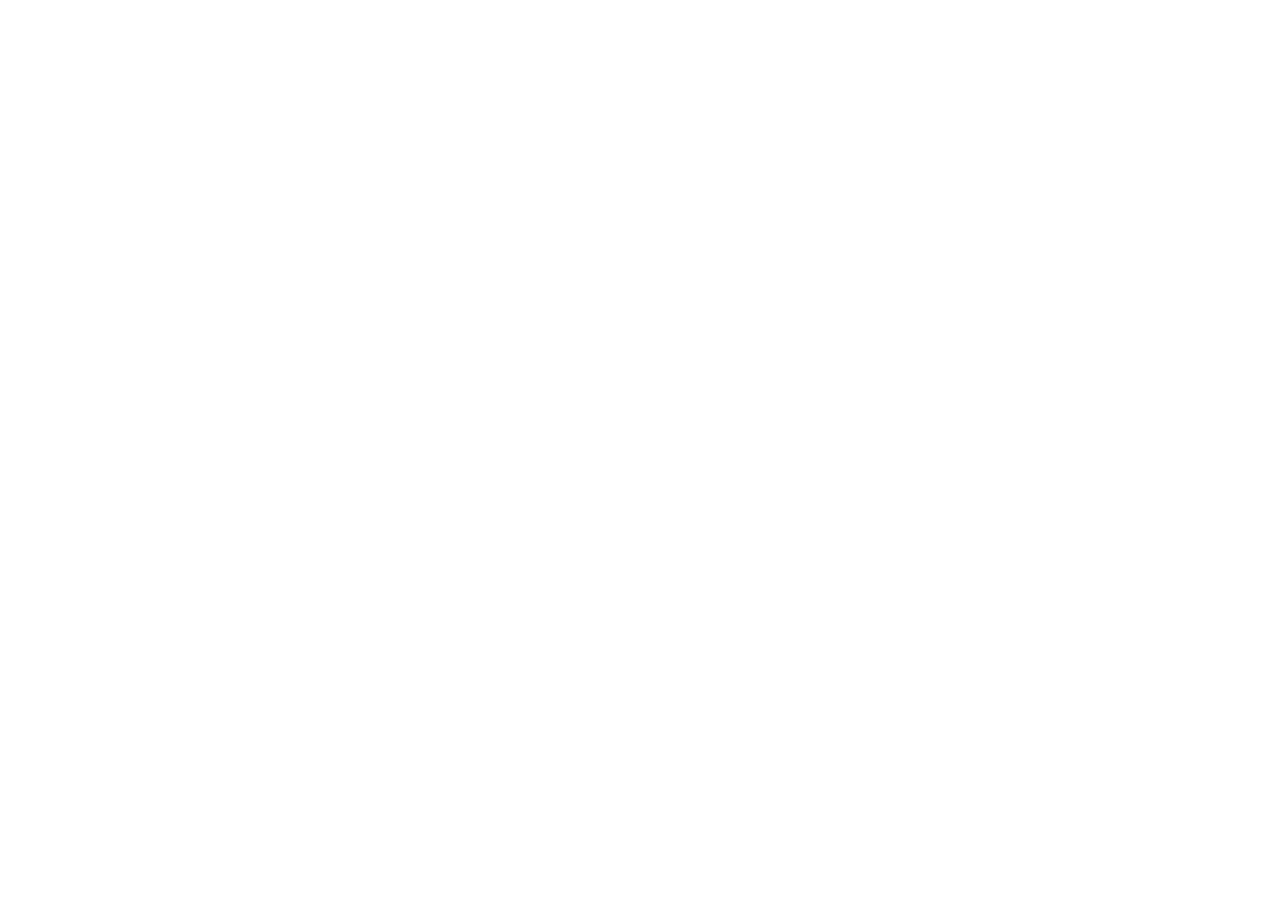
==== index.html @ dc633071 "Add files via upload" ====
<!doctype html>
<html lang="cs">
<head>
<meta charset="UTF-8">
<meta name="robots" content="noindex,nofollow"><meta name="viewport" content="width=device-width,initial-scale=1.0"><meta name="theme-color" content="#f4f0e8">
<title>Kellixír | Provoz a směny</title>
<link rel="stylesheet" href="./assets/styles.css">
<link rel="icon" type="image/svg+xml" href="./assets/favicon.svg">
</head>
<body><div id="app"></div><div id="modal-root"></div><div id="toast-root" class="toastbox"></div>
<script defer src="./assets/app.js"></script>
</body></html>
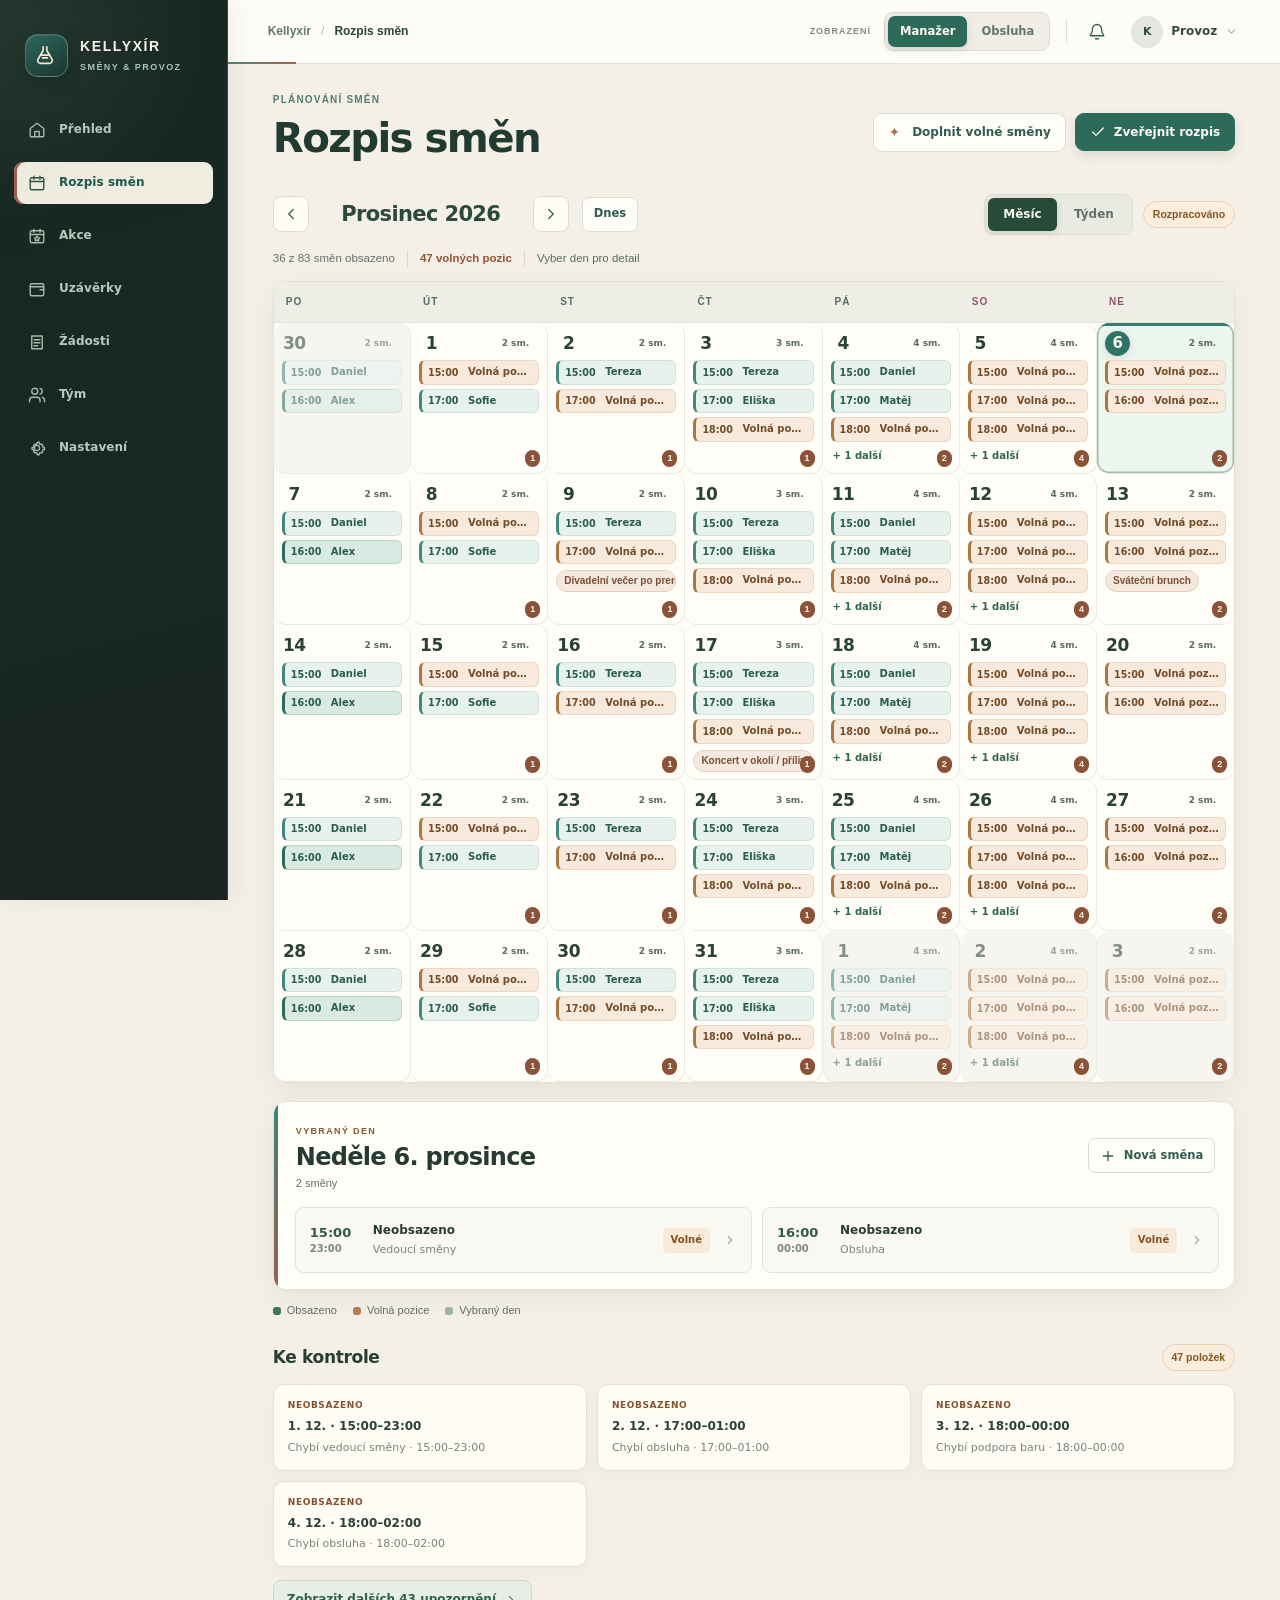
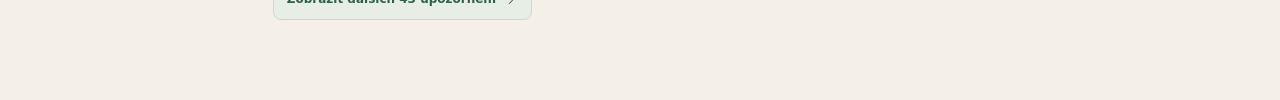
==== commit cad88f9c: "Rename index (1).html to index.html" ====
--- a/index.html
+++ b/index.html
@@ -3,10 +3,1528 @@
 <head>
 <meta charset="UTF-8">
 <meta name="robots" content="noindex,nofollow"><meta name="viewport" content="width=device-width,initial-scale=1.0"><meta name="theme-color" content="#f4f0e8">
-<title>Kellixír | Provoz a směny</title>
-<link rel="stylesheet" href="./assets/styles.css">
-<link rel="icon" type="image/svg+xml" href="./assets/favicon.svg">
+<title>Kellyxír | Provoz a směny</title>
+<style>
+:root{--ink:#162023;--muted:#75807d;--line:#e8ebe7;--bg:#f6f7f4;--white:#fff;--dark:#121c20;--dark2:#1d2a2c;--lime:#d6e9ac;--accent:#527358;--accentlight:#eaf1e5;--amber:#c98d41;--red:#c4665a;--redlight:#fbefeb;--blue:#6d8d9b;--sh:0 16px 45px rgba(26,39,32,.035)}
+*{box-sizing:border-box}html,body{margin:0;min-height:100%;background:var(--bg);font:14px/1.5 Inter,-apple-system,BlinkMacSystemFont,'Segoe UI',Arial,sans-serif;color:var(--ink)}button,input,select,textarea{font:inherit}button{cursor:pointer}button:disabled{opacity:.43;cursor:not-allowed}input,select,textarea{outline:none}input:focus,select:focus,textarea:focus{border-color:#6e9974!important;box-shadow:0 0 0 3px rgba(101,150,106,.12)}
+.app{display:flex;min-height:100vh}.sidebar{width:244px;flex:0 0 244px;background:var(--dark);color:#f4f6f0;display:flex;flex-direction:column;padding:27px 15px;position:sticky;top:0;height:100vh}.brand{display:flex;gap:10px;align-items:center;padding:5px 12px 34px}.mark{display:grid;place-items:center;width:38px;height:38px;border:1px solid rgba(214,233,172,.5);border-radius:11px;color:#d6e9ac;font-size:21px;font-family:Georgia,serif;transform:rotate(-4deg)}.brandtext{font-weight:800;letter-spacing:.11em;font-size:17px;line-height:1.1}.brandtext small{display:block;color:#a3b6ae;font-weight:650;font-size:10px;letter-spacing:.23em;margin-top:5px}.navlabel{font-size:10px;letter-spacing:.16em;color:#7b8e8a;font-weight:750;padding:6px 15px 12px}.nav{display:grid;gap:4px}.navbtn{width:100%;border:none;background:none;color:#a9b9b1;display:flex;align-items:center;gap:13px;padding:12px 14px;border-radius:11px;text-align:left;font-weight:600;transition:.15s}.navbtn:hover{background:#283638;color:#fff}.navbtn.active{background:#d7e8bf;color:#1b3026}.navbtn svg{width:19px;height:19px;stroke-width:1.8;flex-shrink:0}.navbtn .count{margin-left:auto;font-size:11px;font-weight:800;background:rgba(255,255,255,.12);padding:1px 7px;border-radius:20px}.navbtn.active .count{background:#bbd3ae}.side-bottom{margin-top:auto;padding:14px 9px 0}.sidehint{background:#203034;border:1px solid #334345;border-radius:14px;padding:16px;font-size:12px;color:#afc0b7;line-height:1.55}.sidehint b{display:block;color:#e2eecf;margin-bottom:5px;font-size:13px}.side-foot{font-size:11px;color:#657b74;margin:19px 8px 0}.content{min-width:0;flex:1;display:flex;flex-direction:column}.topbar{height:76px;background:rgba(255,255,255,.82);border-bottom:1px solid var(--line);display:flex;align-items:center;justify-content:space-between;padding:0 36px;gap:12px}.breadcrumbs{font-size:12px;color:#95a09c;font-weight:650;letter-spacing:.035em}.breadcrumbs strong{color:#4b5b56;font-weight:750}.topright{display:flex;align-items:center;gap:10px}.mode{display:flex;align-items:center;background:#f0f2ef;padding:3px;border:1px solid #e8ebe6;border-radius:11px}.mode button{border:0;padding:7px 13px;border-radius:8px;background:none;color:#83918a;font-size:12px;font-weight:750}.mode button.active{background:white;color:#27392e;box-shadow:0 2px 7px #1e2c2d13}.avatarbtn{display:flex;align-items:center;gap:10px;background:none;border:none;padding:5px 0 5px 8px;font-weight:750;color:#263830}.avatar{background:#dfe8d8;color:#4a6653;width:34px;height:34px;border-radius:50%;display:inline-grid;place-items:center;font-size:12px;font-weight:850;flex-shrink:0}.bell{display:grid;place-items:center;border:1px solid var(--line);width:37px;height:37px;background:white;border-radius:11px;position:relative}.bell svg{width:17px}.red-dot{width:7px;height:7px;background:#d68b63;position:absolute;right:6px;top:6px;border-radius:50%;border:1px solid white}.main{padding:36px clamp(20px,4.1vw,62px) 72px;max-width:1630px;width:100%;margin:0 auto}.eyebrow{font-size:11px;letter-spacing:.16em;font-weight:850;color:#749278;text-transform:uppercase;margin-bottom:9px}.pagehead{display:flex;justify-content:space-between;align-items:flex-start;gap:20px;margin-bottom:30px}.pagehead h1{font-size:clamp(26px,2.55vw,36px);letter-spacing:-.052em;line-height:1.17;margin:0 0 9px;font-weight:780}.pagehead p{margin:0;color:var(--muted);font-size:13.5px}.headactions,.rowactions{display:flex;flex-wrap:wrap;gap:8px;align-items:center}.btn{background:white;border:1px solid #dce3da;color:#334c3c;border-radius:10px;padding:11px 15px;font-weight:750;font-size:12.5px;display:inline-flex;align-items:center;justify-content:center;gap:8px;transition:.15s;white-space:nowrap}.btn:hover{transform:translateY(-1px);border-color:#a2b3a4}.btn.primary{background:var(--dark);color:#fff;border-color:var(--dark)}.btn.primary:hover{background:#2b423d}.btn.green{background:#d7e8bf;border-color:#d7e8bf;color:#233d2b}.btn.danger{border-color:#ecd1cb;color:#a34e44}.btn.small{padding:7px 11px;font-size:11.5px;border-radius:8px}.btn.ghost{background:transparent;border-color:transparent}.btn svg,.icon svg{width:15px;height:15px;stroke-width:2}.cards{display:grid;grid-template-columns:repeat(4,minmax(0,1fr));gap:15px;margin-bottom:22px}.metric{background:white;border:1px solid var(--line);border-radius:17px;padding:21px;min-width:0;box-shadow:var(--sh)}.metriclabel{font-size:12px;color:#78877c;font-weight:680;display:flex;align-items:center;justify-content:space-between;gap:7px}.metriclabel svg{width:17px;height:17px;color:#9cb09b}.metricnum{font-size:30px;line-height:1.25;letter-spacing:-.055em;font-weight:785;margin-top:13px}.metricfoot{font-size:11.5px;color:#83918a;margin-top:5px}.metricfoot strong{color:#50795a}.two{display:grid;grid-template-columns:minmax(0,1.35fr) minmax(300px,.8fr);gap:20px}.panel{background:white;border:1px solid var(--line);border-radius:17px;box-shadow:var(--sh);overflow:hidden}.panelpad{padding:24px}.paneltitle{display:flex;align-items:center;justify-content:space-between;gap:12px;margin-bottom:22px}.paneltitle h2{font-size:16px;letter-spacing:-.02em;margin:0;font-weight:800}.panelsub{font-size:12px;color:#91a098;margin-top:2px}.mutelink{border:0;background:none;color:#53765b;font-weight:800;font-size:12px;cursor:pointer}.stack{display:grid;gap:10px}.shift-row{display:flex;align-items:center;gap:12px;padding:12px 13px;border:1px solid #edf0e9;background:#fafbf9;border-radius:12px}.shift-row .datebox{min-width:49px;min-height:50px;border-radius:10px;background:#edf2e8;display:grid;place-items:center;align-content:center;color:#48674d}.datebox b{font-size:18px;line-height:1}.datebox small{font-size:10px;font-weight:750}.shift-row .info{flex:1;min-width:0}.shift-row .info b{display:block;font-size:13px}.shift-row .info small{color:#839088;font-size:11px}.pill{border-radius:100px;background:#eff3ec;border:1px solid #e1e9dd;color:#55785c;padding:4px 9px;font-weight:750;font-size:10px;white-space:nowrap}.pill.warn{background:#fff4e8;color:#a57b3f;border-color:#f5dfc8}.pill.red{background:#fcf0ed;color:#ae6157;border-color:#efd6d0}.pill.blue{background:#eef3f6;color:#6b8594;border-color:#dce7ec}.alertrow{display:flex;align-items:flex-start;gap:11px;padding:13px 0;border-bottom:1px solid #eff1ed}.alertrow:last-child{border-bottom:none}.alertico{width:33px;height:33px;display:grid;place-items:center;border-radius:10px;background:#fcf4e8;color:#b18447;flex-shrink:0}.alertico svg{width:16px;height:16px}.alertrow b{font-size:12.5px;display:block;font-weight:800}.alertrow p{font-size:11.5px;color:#839087;margin:2px 0 0}.minihelp{color:#8a968f;font-size:12px;margin-top:12px}.quick{display:grid;grid-template-columns:repeat(3,1fr);gap:10px}.quick button{padding:16px;text-align:left;background:#f7f9f5;border:1px solid #e9eee5;border-radius:13px}.quick button:hover{background:#edf3e9}.quick b{display:block;font-size:12px;margin:8px 0 3px}.quick small{display:block;font-size:11px;color:#809087}.quick svg{width:20px;height:20px;color:#5a7d60}.progress{background:#edf1ec;height:7px;border-radius:30px;overflow:hidden;margin:14px 0 0}.progress>div{background:#a9c593;height:100%;border-radius:30px}.notice{padding:13px 16px;background:#f0f5eb;border:1px solid #dfebd7;border-radius:11px;color:#4b6850;font-size:12px;line-height:1.6;margin-bottom:20px}.notice.warn{background:#fff9ed;border-color:#f3e5cb;color:#916d39}.notice b{font-weight:800}.calendar-toolbar{display:flex;justify-content:space-between;align-items:center;gap:12px;margin-bottom:16px;flex-wrap:wrap}.weekcontrols{display:flex;gap:7px;align-items:center}.arrow{background:white;border:1px solid #e1e7df;border-radius:9px;width:36px;height:36px;display:grid;place-items:center}.arrow svg{width:16px;height:16px}.weekrange{font-weight:800;letter-spacing:-.015em;padding:0 6px}.calendar{display:grid;grid-template-columns:repeat(7,minmax(0,1fr));gap:10px}.day{background:white;border:1px solid var(--line);border-radius:13px;overflow:hidden;min-height:265px}.day.today{border-color:#a0bd99;box-shadow:inset 0 0 0 1px #a0bd99}.dayhdr{padding:16px 12px 11px;border-bottom:1px solid #f0f1ed}.dayhdr .top{display:flex;justify-content:space-between;align-items:baseline}.dayhdr small{font-size:10px;letter-spacing:.055em;text-transform:uppercase;font-weight:800;color:#93a099}.dayhdr b{font-size:20px;line-height:1;letter-spacing:-.05em}.daystatus{font-size:10px;color:#8f9a93;margin-top:8px}.daybody{padding:9px;display:grid;align-content:start;gap:7px}.shiftchip{width:100%;text-align:left;background:#f3f6f0;border:1px solid #e5ece1;border-left:3px solid #91b294;border-radius:8px;padding:9px 8px;transition:.15s}.shiftchip:hover{background:#e8f0e3}.shiftchip.open{border-color:#efdfc6;border-left-color:#d6a362;background:#fff9ef}.shiftchip.mine{background:#eaf1e3;border-left-color:#517959}.shiftchip small{display:block;color:#75907b;font-size:10px;font-weight:750}.shiftchip.open small{color:#b38951}.shiftchip b{display:block;margin:5px 0 2px;font-size:11.5px;line-height:1.2}.shiftchip span{font-size:10.5px;color:#788880}.emptyday{padding:20px 5px;color:#a7b3aa;text-align:center;font-size:11px}.dayadd{width:100%;border:1px dashed #dce7d8;border-radius:8px;background:white;padding:8px;font-size:11px;font-weight:760;color:#729076}.legend{margin-top:14px;display:flex;gap:17px;flex-wrap:wrap;color:#78867d;font-size:11px}.legend span{display:inline-flex;gap:6px;align-items:center}.dot{height:8px;width:8px;border-radius:3px;background:#93b498}.dot.amber{background:#d5a56c}.dot.dark{background:#567b5e}.sectiontop{display:flex;justify-content:space-between;gap:12px;align-items:center;margin:25px 0 13px}.sectiontop h2{font-size:17px;margin:0;letter-spacing:-.02em}.issuegrid{display:grid;grid-template-columns:repeat(3,minmax(0,1fr));gap:11px}.issue{background:white;border:1px solid var(--line);border-radius:11px;padding:14px}.issue b{font-size:12px;display:block}.issue p{font-size:11.5px;color:#7e8982;margin:4px 0 0}.issue .tag{font-size:10px;font-weight:800;display:block;color:#b78541;margin-bottom:6px}.reqs{display:grid;gap:11px}.reqcard{border:1px solid #e9ede7;border-radius:14px;padding:17px;display:flex;justify-content:space-between;align-items:center;gap:15px;background:white}.reqleft{display:flex;gap:12px;align-items:flex-start}.reqleft h3{font-size:13px;margin:0 0 5px}.reqleft p{font-size:12px;color:#7f8c83;margin:0}.reqleft small{display:block;color:#9ca99f;margin-top:6px;font-size:11px}.reqtitle{font-size:12px;font-weight:850}.reqbubble{border-radius:12px;background:#eef3ea;padding:10px;display:grid;place-items:center;color:#537458;flex-shrink:0}.reqbubble svg{width:19px;height:19px}.teamgrid{display:grid;grid-template-columns:repeat(3,minmax(0,1fr));gap:13px}.teamcard{background:white;border:1px solid var(--line);border-radius:15px;padding:20px;cursor:pointer;transition:.15s}.teamcard:hover{border-color:#b0c5b1;transform:translateY(-1px)}.teamperson{display:flex;gap:10px;align-items:center}.teamperson b{font-size:13px;display:block}.teamperson small{font-size:11px;color:#87968b}.teamstats{border-top:1px solid #edf0eb;margin-top:17px;padding-top:13px;display:flex;justify-content:space-between;gap:10px;color:#74847a;font-size:11px}.teamstats strong{display:block;font-size:17px;color:#233a2d;letter-spacing:-.04em}.formgrid{display:grid;grid-template-columns:repeat(2,minmax(0,1fr));gap:15px}.field{display:grid;gap:7px;align-content:start}.field.full{grid-column:1/-1}.field label{font-size:12px;color:#69796f;font-weight:750}.field input,.field select,.field textarea{border:1px solid #dfe6dc;padding:11px 12px;border-radius:10px;background:#fff;width:100%;color:#24372b;min-height:42px;font-size:13px}.field textarea{resize:vertical;min-height:90px}.fieldhelp{font-size:11px;color:#9aa69e}.formactions{margin-top:18px;display:flex;gap:9px;justify-content:flex-end}.availgrid{display:grid;grid-template-columns:repeat(7,minmax(0,1fr));gap:11px}.availday{padding:16px 8px;border:1px solid #e5eae3;border-radius:12px;text-align:center;background:white;cursor:pointer;min-height:145px;display:flex;flex-direction:column;align-items:center;justify-content:center}.availday.off{background:#faf0ee;border-color:#efd6d1}.availday:hover{border-color:#8fab92}.availday b{font-size:24px;letter-spacing:-.06em}.availday .t{font-size:10.5px;font-weight:850;color:#819087;text-transform:uppercase;letter-spacing:.04em}.availday .stat{font-size:11px;font-weight:800;margin-top:14px;color:#597c5e;background:#eef5eb;border-radius:20px;padding:6px 11px}.availday.off .stat{background:#fae4df;color:#aa645b}.hintbox{border:1px solid #e6ece2;background:#f8faf7;border-radius:12px;padding:18px;margin-top:20px;color:#6f7f73;font-size:12px}.myhero{background:#162620;color:white;border-radius:18px;padding:27px;display:flex;justify-content:space-between;gap:18px;align-items:center;margin-bottom:20px;position:relative;overflow:hidden}.myhero:after{content:'✧';position:absolute;font-family:Georgia,serif;font-size:180px;right:110px;top:-88px;color:#ffffff07;pointer-events:none}.myhero .tag{font-size:11px;color:#bad6ae;font-weight:750;letter-spacing:.08em;text-transform:uppercase}.myhero h2{font-size:clamp(23px,2.6vw,34px);letter-spacing:-.04em;margin:7px 0 4px}.myhero p{margin:0;color:#b9cabe;font-size:12px}.myhero .btn{z-index:1}.empty{padding:37px 17px;text-align:center;color:#8e9b92;font-size:13px}.empty svg{display:block;width:34px;height:34px;color:#c4d3c2;margin:0 auto 11px}.profilehero{display:flex;align-items:center;gap:20px}.bigavatar{display:grid;place-items:center;width:76px;height:76px;border-radius:21px;background:#dce9d6;font-size:24px;font-weight:850;color:#4f7656}.profilehero h2{font-size:23px;margin:0 0 3px;letter-spacing:-.03em}.profilehero p{margin:0;color:#849188}.activity{display:flex;gap:12px;padding:13px 0;border-bottom:1px solid #f0f1ed;font-size:12px}.activity:last-child{border:0}.actdot{height:9px;width:9px;border-radius:50%;background:#a8c296;margin-top:5px;flex-shrink:0}.activity small{display:block;color:#99a69e;font-size:11px;margin-top:2px}.money{font-weight:800}.mobmenu{display:none}.mobshade{display:none}.modalcover{position:fixed;z-index:20;inset:0;background:rgba(14,24,18,.48);display:grid;place-items:center;padding:16px;backdrop-filter:blur(3px)}.modal{width:min(100%,520px);max-height:min(90vh,800px);overflow:auto;background:white;border-radius:18px;box-shadow:0 25px 80px #172a2345}.modalheader{padding:23px 25px 18px;border-bottom:1px solid #edf0ea;display:flex;align-items:flex-start;justify-content:space-between;gap:15px}.modalheader h2{font-size:20px;letter-spacing:-.03em;margin:0}.modalheader p{color:#8b988f;font-size:12px;margin:4px 0 0}.modalcontent{padding:23px 25px 25px}.close{border:0;background:#f3f5f1;width:31px;height:31px;display:grid;place-items:center;border-radius:9px;color:#536c59}.close svg{width:17px}.toastbox{position:fixed;bottom:22px;right:22px;z-index:50;display:grid;gap:8px}.toast{background:#1c3227;color:white;padding:13px 16px;border-radius:11px;box-shadow:0 12px 35px #122a2050;font-size:12px;max-width:360px;animation:pop .15s ease}.toast.error{background:#7d3e34}@keyframes pop{from{transform:translateY(8px);opacity:0}to{transform:translateY(0);opacity:1}}.inlinebox{background:#f8faf6;border:1px solid #e7eee5;padding:12px;border-radius:10px;margin:14px 0;font-size:12px;color:#738478}.tabhead{display:flex;gap:10px;align-items:center;margin-bottom:20px;flex-wrap:wrap}.tab{background:#fff;border:1px solid #e2e8dd;padding:8px 14px;border-radius:9px;color:#79887d;font-size:12px;font-weight:760}.tab.active{background:#e6eedf;border-color:#cddfc5;color:#43684a}a{color:#54785c}
+@media(max-width:1160px){.sidebar{width:211px;flex-basis:211px}.topbar{padding:0 23px}.main{padding:30px 25px}.cards{grid-template-columns:repeat(2,1fr)}.calendar{gap:6px}.dayhdr{padding:12px 8px}.daybody{padding:6px}.shiftchip{padding:8px 6px}.teamgrid{grid-template-columns:repeat(2,1fr)}}
+@media(max-width:850px){.sidebar{position:fixed;z-index:12;left:0;top:0;transform:translateX(-100%);transition:transform .2s;height:100dvh}.sidebar.show{transform:none}.mobshade.show{display:block;position:fixed;z-index:11;inset:0;background:#0d18187b}.mobmenu{display:grid;place-items:center;border:0;background:transparent;color:#283b31;margin-right:5px}.mobmenu svg{width:21px}.topbar{height:67px;padding:0 16px}.topbar .breadcrumbs{display:none}.topright{margin-left:auto}.pagehead{flex-wrap:wrap}.two{grid-template-columns:1fr}.calendar{grid-template-columns:repeat(4,minmax(0,1fr))}.day{min-height:210px}.issuegrid{grid-template-columns:repeat(2,1fr)}.main{padding:24px 15px}.pagehead h1{font-size:28px}.teamgrid{grid-template-columns:repeat(2,1fr)}}
+@media(max-width:560px){.avatarbtn .who{display:none}.mode button{font-size:11px;padding:7px 8px}.topright{gap:6px}.topbar{padding:0 11px}.pagehead{margin-bottom:23px}.headactions{width:100%}.headactions .btn{flex:1}.cards{gap:9px}.metric{padding:15px}.metricnum{font-size:25px}.calendar{grid-template-columns:repeat(2,minmax(0,1fr))}.day{min-height:195px}.dayhdr{display:flex;align-items:center;gap:10px}.dayhdr .top{gap:8px;align-items:center}.daystatus{margin:0}.availgrid{grid-template-columns:repeat(2,1fr)}.availday{min-height:115px}.quick{grid-template-columns:1fr}.issuegrid,.teamgrid,.formgrid{grid-template-columns:1fr}.field.full{grid-column:auto}.reqcard{align-items:flex-start;flex-direction:column}.reqcard .rowactions{padding-left:43px}.myhero{padding:23px;align-items:flex-start;flex-direction:column}.myhero .btn{width:100%}.profilehero{gap:13px}.panelpad{padding:18px}.modalheader,.modalcontent{padding:18px}.weekrange{font-size:12px}.weekcontrols{gap:4px}}
+
+/* Kellyxír — refinované rozhraní 02 */
+:root{--ink:#202923;--muted:#79867d;--line:#e7eae4;--bg:#f7f8f5;--white:#fff;--dark:#1e302a;--dark2:#28483c;--lime:#dce9d8;--accent:#33654f;--accentlight:#ecf3ed;--amber:#b88045;--red:#b9685a;--redlight:#fbefec;--blue:#6d8d9b;--sh:0 2px 12px rgba(25,38,29,.018)}
+html,body{font-family:Inter,ui-sans-serif,-apple-system,BlinkMacSystemFont,'Segoe UI',Arial,sans-serif;font-size:14px;line-height:1.45;color:var(--ink);background:var(--bg);-webkit-font-smoothing:antialiased}
+button{-webkit-tap-highlight-color:transparent}
+button:focus-visible,[role="button"]:focus-visible{outline:2px solid #42745b;outline-offset:3px}
+.ui-icon{display:block;width:18px;height:18px;flex:none;vertical-align:middle;stroke-width:1.75}
+svg{vertical-align:middle}
+.app{background:var(--bg)}
+.sidebar{width:228px;flex-basis:228px;background:#fff;color:#293a30;padding:30px 14px 18px;border-right:1px solid #e8ece6;box-shadow:none;z-index:4}
+.brand{padding:3px 10px 56px;gap:11px;align-items:center}
+.mark{width:38px;height:38px;transform:none;border:none;border-radius:11px;background:#213f33;color:#edf7e9;font:italic 26px/1 Georgia,'Times New Roman',serif;position:relative;display:grid;place-items:center;letter-spacing:-.12em;padding-right:4px}
+.mark-dot{position:absolute;right:6px;top:7px;width:4px;height:4px;background:#b4d4a4;border-radius:50%}
+.brandtext{font-size:15px;letter-spacing:.10em;font-weight:840;color:#20372b;line-height:1.12}
+.brandtext small{font-size:9px;letter-spacing:.17em;color:#9ba69c;margin-top:6px;font-weight:700}
+.navlabel,.sidebar-label{color:#9ba69d;font-size:10px;letter-spacing:.125em;font-weight:760;padding:0 12px 14px}
+.nav{gap:5px}
+.navbtn{color:#68776b;min-height:44px;border-radius:9px;padding:11px 12px;font-size:13px;font-weight:620;gap:13px;transition:background .12s ease,color .12s ease}
+.navbtn .ui-icon{width:18px;height:18px;stroke-width:1.85;color:#8c9a8f}
+.navbtn:hover{background:#f4f7f2;color:#274837}
+.navbtn.active{background:#edf3eb;color:#24533d;font-weight:750}
+.navbtn.active .ui-icon{color:#32654c}
+.navbtn .count{background:#f1f2ef;color:#6a816e;font-size:11px;font-weight:700;line-height:1.5;padding:1px 7px}
+.navbtn.active .count{background:#d8e6d5;color:#38634a}
+.side-bottom{border-top:1px solid #edf0ea;margin-top:auto;padding:25px 0 3px}
+.sidebar-label{padding:0 12px 11px}
+.workplace{display:flex;gap:10px;align-items:center;padding:10px 12px;border-radius:10px;background:#f7f8f5}
+.workplace-symbol{width:33px;height:33px;flex:none;display:grid;place-items:center;border-radius:8px;border:1px solid #d8e3d6;background:#ebf1e8;color:#3d6650;font:italic 21px Georgia,serif}
+.workplace strong{display:block;color:#33443b;font-size:12px;font-weight:780;line-height:1.2}
+.workplace small{display:block;color:#9aa59a;font-size:11px;margin-top:3px}
+.workplace-status{width:7px;height:7px;border-radius:50%;background:#90b58f;margin-left:auto}
+.content{min-width:0}
+.topbar{height:70px;min-height:70px;background:#fff;border-color:var(--line);padding:0 clamp(22px,3.1vw,48px)}
+.header-left{display:flex;align-items:center;gap:12px;min-width:0}
+.breadcrumbs{font-size:12px;letter-spacing:0;color:#9da79d;display:flex;align-items:center;gap:10px;white-space:nowrap}
+.breadcrumbs strong{font-weight:720;color:#37483d}
+.crumb-root{color:#89968c;font-weight:650}
+.crumb-slash{color:#c9d0ca;font-weight:450}
+.topright{gap:13px}
+.mode-label{font-size:10px;letter-spacing:.12em;color:#a2ada4;font-weight:780;margin-right:0}
+.mode{border-radius:9px;background:#f4f6f2;border:1px solid #e9eee8;padding:3px;gap:2px}
+.mode button{font-size:11.5px;border-radius:6px;padding:7px 12px;font-weight:700;color:#8c998f;min-height:29px}
+.mode button.active{box-shadow:0 1px 3px rgba(21,38,27,.08);color:#1d4933;background:#fff}
+.header-divider{height:23px;width:1px;background:#e8ebe5;display:block;margin-left:3px}
+.bell{border:0;background:transparent;width:33px;height:35px;border-radius:8px;color:#65766a;display:grid;place-items:center}
+.bell:hover{background:#f1f4ef}
+.bell .ui-icon{width:18px;height:18px}
+.bell .red-dot{display:none}
+.avatarbtn{padding:4px 2px 4px 5px;color:#3e5044;gap:8px;font-size:12px;font-weight:720}
+.avatarbtn .avatar{background:#e8eee5!important;color:#42604d;width:32px;height:32px;font-size:11px}
+.avatarbtn>.ui-icon{width:13px;height:13px;transform:rotate(90deg);color:#94a198}
+.main{padding:37px clamp(22px,3.5vw,52px) 80px;max-width:1580px}
+.eyebrow{font-size:10px;letter-spacing:.13em;color:#5a7d66;margin-bottom:9px;font-weight:770}
+.pagehead{align-items:center;margin-bottom:29px;gap:18px}
+.pagehead-copy{min-width:0}
+.pagehead h1{font-size:clamp(26px,2.3vw,33px);font-weight:750;letter-spacing:-.046em;line-height:1.2;color:#1e2a23;margin:0 0 7px}
+.pagehead p{font-size:13px;line-height:1.45;color:#859086}
+.headactions{gap:9px}
+.btn{min-height:39px;border-radius:8px;padding:10px 14px;font-size:12px;font-weight:710;letter-spacing:0;border:1px solid #dfe6dd;box-shadow:none;color:#355640;gap:9px}
+.btn:hover{transform:none;background:#f8faf6;border-color:#b7cbbb}
+.btn.primary{background:#294d3a;color:#fff;border-color:#294d3a}
+.btn.primary:hover{background:#1e3b2d;border-color:#1e3b2d}
+.btn.green,.btn.outline{background:#fff;color:#2f674c;border:1px solid #c9d9c9}
+.btn.green:hover,.btn.outline:hover{background:#edf4ed;border-color:#9fbea4}
+.btn.small{padding:7px 11px;min-height:31px;font-size:11.5px;border-radius:7px}
+.btn.danger{color:#a85c50;background:#fff;border-color:#eed8d1}
+.btn svg,.btn .ui-icon{width:16px;height:16px;stroke-width:1.9}
+.btn.ghost{background:transparent}
+.week-state{display:flex;align-items:center;gap:18px;padding:16px 19px;border:1px solid #e0e9dc;border-radius:11px;background:#f0f5ef;margin-bottom:18px}
+.week-state-main{display:flex;align-items:center;gap:9px;white-space:nowrap;font-size:12px;color:#6c806f}
+.week-state-main strong{font-weight:800;color:#2c5138}
+.state-indicator{width:8px;height:8px;border-radius:50%;background:#b68a45;flex:none;box-shadow:0 0 0 4px #e8ebdb}
+.state-indicator.published{background:#4a9771;box-shadow:0 0 0 4px #dbeadf}
+.week-state-separator{color:#b6c3b7;margin:0 1px}
+.week-state-track{margin-left:auto;height:6px;background:#dfe8dd;border-radius:20px;min-width:75px;max-width:220px;flex:1;overflow:hidden}
+.week-state-track>span{display:block;height:100%;background:#407b58;border-radius:20px;transition:width .25s}
+.week-state-pct{color:#3e7656;font-weight:780;font-size:12px;min-width:40px;text-align:right}
+.cards{gap:13px;margin-bottom:19px}
+.metric{border-radius:12px;padding:19px 20px 18px;box-shadow:none;background:#fff;border:1px solid #e7ebe5}
+.metric-top{display:flex;align-items:center;justify-content:space-between;gap:8px}
+.metriclabel{font-size:12px;font-weight:660;color:#77877a;display:block}
+.metric-icon{display:grid;place-items:center;width:28px;height:28px;border-radius:8px;color:#86a18d;background:#f3f7f1;flex:none}
+.metric-icon .ui-icon{width:15px;height:15px;stroke-width:1.7}
+.metricnum{font-size:29px;margin-top:8px;font-weight:770;color:#1f3025;letter-spacing:-.055em;line-height:1.15;font-variant-numeric:tabular-nums}
+.metricfoot{font-size:11.5px;margin-top:9px;color:#95a197}
+.metricfoot strong{color:#3e7554}
+.two{grid-template-columns:minmax(0,1.28fr) minmax(310px,.84fr);gap:17px}
+.dashboard-grid{align-items:start}
+.panel{border-radius:12px;box-shadow:none;border:1px solid #e5eae3;background:#fff;overflow:hidden}
+.panelpad{padding:23px}
+.panelheading,.paneltitle{padding:22px 23px 16px;margin:0;display:flex;align-items:center;justify-content:space-between;gap:16px}
+.panelheading h2,.paneltitle h2{font-size:15px;font-weight:770;color:#26372a;line-height:1.3;letter-spacing:-.025em;margin:0}
+.panelheading p,.panelsub{font-size:11.5px;color:#98a49a;margin:5px 0 0}
+.panelpad>.paneltitle{padding:0;margin-bottom:18px}
+.mutelink{font-size:11.5px;font-weight:730;color:#356f51;display:inline-flex;align-items:center;gap:5px;white-space:nowrap;padding:4px 0}
+.mutelink .ui-icon{width:13px;height:13px}
+.mutelink:hover{text-decoration:underline}
+.right-column{gap:17px}
+.daylist{padding:0 10px 11px}
+.dayline{width:100%;border:0;border-bottom:1px solid #eef0ec;background:transparent;text-align:left;display:flex;align-items:center;gap:15px;padding:13px 14px;color:inherit;min-height:73px;transition:background .12s}
+.dayline:last-child{border-bottom:0}
+.dayline:hover{background:#f6f9f4;border-radius:8px}
+.dayline.current .dayline-date{background:#e5efe3;color:#2e6847;border-color:#d1e4cc}
+.dayline-date{width:42px;height:45px;border-radius:8px;border:1px solid #e9ede7;background:#f7f8f6;display:grid;align-content:center;justify-items:center;flex:none}
+.dayline-date b{font-size:17px;line-height:1.12;letter-spacing:-.04em;color:#34493a}
+.dayline-date small{font-size:10px;font-weight:700;color:#879789;line-height:1.35}
+.dayline-info{min-width:0;flex:1}
+.dayline-info b{font-weight:710;font-size:12.5px;display:block;color:#2e3f32;margin-bottom:2px}
+.dayline-info small{font-size:11px;color:#97a399;display:block}
+.dayline-status{font-size:10.5px;font-weight:730;white-space:nowrap;color:#487458;background:#f0f6f0;padding:6px 9px;border-radius:6px}
+.dayline-status.attention{background:#fff5e9;color:#9f7240}
+.dayline>.ui-icon{width:14px;height:14px;color:#b5beb3;margin-left:0}
+.alerts-list{padding:0 13px 10px}
+.alertitem{background:transparent;border:0;border-bottom:1px solid #eef1ed;padding:12px 10px;text-align:left;display:flex;gap:10px;align-items:center;width:100%;min-height:63px;color:inherit}
+.alertitem:last-child{border-bottom:0}
+.alertitem:hover{background:#fafaf7;border-radius:8px}
+.alertico{width:31px;height:31px;border-radius:8px;background:#fcf2e7;color:#b68149;display:grid;place-items:center;flex:none}
+.alertico .ui-icon{width:15px;height:15px}
+.alert-info{flex:1;min-width:0}
+.alert-info b{font-size:11.8px;font-weight:730;display:block;margin-bottom:4px;color:#354336}
+.alert-info small{display:block;font-size:10.8px;color:#93a096;line-height:1.4}
+.alertitem>.ui-icon{width:14px;height:14px;color:#c6cfc5}
+.panelbottom{width:100%;background:#fafbf9;border:0;border-top:1px solid #edf0ea;padding:13px 18px;color:#356c4e;font-size:11.5px;font-weight:720;display:flex;gap:7px;align-items:center;justify-content:center}
+.panelbottom .ui-icon{width:14px;height:14px}
+.budget-panel .panelheading>.ui-icon{color:#a2b5a4}
+.budgetnumbers{display:flex;justify-content:space-between;align-items:baseline;gap:10px;margin:0 23px 8px;flex-wrap:wrap}
+.budgetnumbers b{font-weight:790;font-size:24px;letter-spacing:-.04em;color:#273e2c;line-height:1.15}
+.budgetnumbers span{font-size:11px;color:#788a7c}
+.budget-panel .progress{margin:14px 23px 11px}
+.budgetfoot{padding:0 23px 19px;display:flex;gap:10px;justify-content:space-between;align-items:center;color:#9da99e;font-size:11px}
+.progress{margin:11px 0 0;height:6px;border-radius:6px;background:#eaf0e8}
+.progress>div{background:#5a9475}
+.pill{font-size:10.5px;font-weight:680;padding:5px 9px;color:#467552;background:#eef5ec;border:1px solid #e0eadd}
+.pill.warn{background:#fff4e8;color:#a57943;border-color:#f1e1cf}
+.pill.red{background:#fcf0ed;color:#ae6157;border-color:#efd6d0}
+.pill.blue{background:#eef3f6;color:#6b8594;border-color:#dce7ec}
+.myhero{padding:28px 31px;margin-bottom:19px;border-radius:12px;background:#1e3a30;color:white;min-height:204px;align-items:end;isolation:isolate}
+.myhero:after{display:none}
+.myhero-content{position:relative;z-index:2}
+.hero-kicker{font-size:10px;letter-spacing:.13em;font-weight:730;color:#bfd7c1;display:flex;align-items:center;gap:9px}
+.hero-indicator{height:7px;width:7px;background:#b2d1ad;border-radius:50%;box-shadow:0 0 0 4px #ffffff0e}
+.hero-day{font-size:13px;color:#d1e2d1;margin-top:17px;font-weight:630}
+.myhero h2{font-size:clamp(33px,3.5vw,44px);margin:3px 0 7px;font-weight:760;letter-spacing:-.065em;line-height:1.15;font-variant-numeric:tabular-nums}
+.myhero h2 span{font-weight:390;color:#89ae95}
+.myhero p{color:#c7d8c8;font-size:12px}
+.hero-sep{padding:0 5px;color:#95b69e}
+.myhero .hero-button{position:relative;z-index:2;background:#fff;color:#2e583f;border-color:#fff;min-height:40px}
+.myhero .hero-button:hover{background:#eff5ee}
+.hero-watermark{font:italic 220px/.9 Georgia,serif;position:absolute;right:20%;top:-38px;color:#ffffff08;pointer-events:none;z-index:-1;transform:rotate(-11deg)}
+.panel-inner{padding:0 21px 20px}
+.staff-columns{align-items:start}
+.staff-columns .panelheading{padding-bottom:18px}
+.staff-columns .panel-inner.stack{gap:8px}
+.shift-row{background:#fff;border:1px solid #e9ede8;border-radius:9px;padding:10px 11px;min-height:64px;gap:12px}
+.shift-row:hover{border-color:#d6e2d6}
+.shift-row.interactive{width:100%;text-align:left;color:inherit;cursor:pointer}
+.shift-row.interactive:hover{background:#fafcf9;border-color:#cddfcf}
+.shift-row .info b{font-size:12.5px;color:#2d3e31;font-weight:740}
+.shift-row .info small{color:#93a095;font-size:11px;margin-top:2px;display:block;line-height:1.35}
+.shift-row .datebox,.datebox{width:39px;min-width:39px;height:43px;min-height:43px;border-radius:8px;background:#eff4ee;color:#3d6b49;display:grid;place-items:center;align-content:center}
+.datebox b{font-size:16px}
+.datebox small{font-size:9.5px}
+.shift-duration{color:#738d77;background:#f0f6ed;border-radius:6px;padding:4px 7px;font-size:11px;font-weight:740}
+.shift-row>.ui-icon{width:15px;height:15px;color:#a7b6aa}
+.panelnote{border-top:1px solid #eef1ec;background:#fafbf9;color:#859489;font-size:11px;padding:12px 22px}
+.empty.compact{padding:24px 18px;min-height:115px;display:flex;align-items:center;justify-content:center;flex-direction:column;gap:6px;color:#8c9a8d;text-align:center;font-size:12px;line-height:1.45}
+.empty.compact svg{margin:0 0 3px;width:23px;height:23px;color:#a7bcad}
+.empty.compact strong{font-size:12px;color:#627668}
+.empty.compact span{font-size:11px;color:#9aa69c}
+/* Týdenní rozpis */
+.calendar-toolbar{margin-top:1px;margin-bottom:16px}
+.weekcontrols{gap:7px}
+.arrow{background:#fff;border-color:#e1e7de;width:35px;height:35px;border-radius:8px}
+.arrow:hover{background:#eef5ed}
+.arrow .ui-icon{width:16px;height:16px}
+.weekrange{padding:0 8px;font-weight:740;font-size:13px;color:#34483a}
+.calendar{gap:9px}
+.day{border-radius:10px;min-height:286px;border:1px solid #e7ece5;box-shadow:none}
+.day.today{border-color:#a8c5aa;box-shadow:0 0 0 1px #c8dcca}
+.dayhdr{padding:14px 11px 12px;border-bottom:1px solid #eff1ec;background:#fff;min-height:82px}
+.dayhdr .top{align-items:center}
+.dayhdr small{font-size:10px;color:#899a8d;letter-spacing:.04em}
+.dayhdr b{font-size:20px;color:#293c2f;font-weight:750}
+.daystatus{color:#a0aca1;font-size:10px;margin-top:7px}
+.daybody{padding:8px;gap:7px}
+.shiftchip{background:#f3f7f2;border:1px solid #e1eae1;border-left:3px solid #78a285;border-radius:7px;padding:9px 8px;min-height:71px}
+.shiftchip:hover{background:#eaf3e9}
+.shiftchip.open{background:#fff9f1;border-color:#f1e4d2;border-left-color:#c08b50}
+.shiftchip.mine{background:#e8f1e7;border-left-color:#356a49}
+.shiftchip small{font-size:10px;font-weight:740;color:#70907b}
+.shiftchip b{font-size:11.3px;font-weight:750;letter-spacing:-.01em;margin:6px 0 3px;line-height:1.2}
+.shiftchip span{font-size:10px;color:#819287;line-height:1.3;display:block}
+.shiftchip.open small{color:#ac875e}
+.dayadd{padding:7px 5px;min-height:30px;display:inline-flex;align-items:center;justify-content:center;gap:3px;font-size:10px;color:#6b9273;border-color:#d3e0d3;border-radius:7px}
+.dayadd .ui-icon{width:12px;height:12px}
+.dayadd:hover{background:#f0f6ef}
+.emptyday{color:#a5aea5}
+.legend{font-size:11px;color:#829086;gap:16px}
+.dot,.dot.dark{background:#598b67}.dot.amber{background:#cd9857}
+.issuegrid{gap:10px}
+.issue{border:1px solid #e6ebe4;border-radius:9px;transition:.12s}
+.issue:hover{background:#fafcf8;border-color:#b9d0bd}
+.issue .tag{font-size:9px;color:#ac824c;letter-spacing:.065em}
+.issue b{font-size:12px;color:#344235}
+.issue p{font-size:11px}
+/* Requests, team, availability, profile, settings */
+.stack{gap:10px}
+.panelpad .tabhead{margin-bottom:19px}
+.tab{border-radius:7px;padding:8px 13px;color:#7a8a7e;font-weight:680}
+.tab.active{background:#e9f2e8;color:#346646;border-color:#d1e3d1}
+.reqcard{border:1px solid #eaede9;border-radius:9px;padding:16px;gap:16px}
+.reqleft{align-items:center;gap:13px}
+.reqleft h3{font-weight:750;font-size:12.5px;color:#2f4032}
+.reqleft p{font-size:11.5px}
+.reqleft small{font-size:10.5px}
+.reqbubble{background:#eff5ed;border-radius:8px;width:38px;height:38px;padding:0}
+.reqbubble .ui-icon{width:18px;height:18px}
+.teamgrid{gap:13px}
+.teamcard{border-radius:11px;padding:20px}
+.teamcard:hover{transform:none;background:#fdfefd;border-color:#accaae}
+.teamperson b{font-size:13px}
+.teamperson small{display:block;font-size:11px;margin-top:3px}
+.teamstats{margin-top:18px}
+.teamstats strong{font-size:17px}
+.teamcard .minihelp{font-size:11px}
+.formgrid{gap:16px}
+.field label{font-size:11.5px;color:#526657;font-weight:720}
+.field input,.field select,.field textarea{border-radius:8px;border-color:#dce5dc;min-height:41px;color:#293b2f;font-size:13px}
+.field input:focus,.field select:focus,.field textarea:focus{border-color:#83ad8c!important;box-shadow:0 0 0 3px #e8f2e9}
+.formactions{margin-top:22px}
+.availgrid{gap:11px}
+.availday{min-height:139px;border-radius:10px;border-color:#e3e9e1}
+.availday:hover{border-color:#9dbda2;background:#fbfdfb}
+.availday b{font-size:25px;color:#2e4031}
+.availday .stat{border-radius:6px;padding:6px 9px;font-size:10px;background:#eef5ea;color:#467953}
+.availday.off{background:#fff8f6;border-color:#edd9d2}
+.availday.off .stat{color:#a85f52;background:#fbece7}
+.hintbox{border-radius:9px;background:#fbfcfa;border-color:#e5ebe3;color:#7a8b7d;line-height:1.65}
+.notice{background:#f0f6ee;color:#4e7456;border-color:#ddebdc;border-radius:9px;font-size:12px}
+.notice.warn{background:#fff8ed;border-color:#f4e3c9;color:#976e3c}
+.inlinebox{border-radius:8px;background:#f9fbf8;border-color:#e3ebe0;color:#637969;font-size:12px;line-height:1.55}
+.profilehero h2{font-size:22px}
+.bigavatar{border-radius:14px}
+.activity{font-size:12px;align-items:flex-start}
+.activity small{font-size:11px}
+.modalcover{background:rgba(24,40,29,.55);backdrop-filter:blur(3px);z-index:21}
+.modal{border-radius:13px;box-shadow:0 30px 90px rgba(12,33,21,.2)}
+.modalheader{padding:22px 24px 16px}
+.modalheader h2{font-size:18px}
+.modalheader p{font-size:11.5px}
+.modalcontent{padding:22px 24px 25px}
+.close{background:#f0f4ee;border-radius:8px;width:32px;height:32px}
+.close .ui-icon{width:18px;height:18px}
+.toast{background:#234532;border-radius:9px;font-size:12px}
+@media(max-width:1220px){.sidebar{width:210px;flex-basis:210px}.main{padding:31px 25px 60px}.topbar{padding:0 26px}.metric{padding:17px}.metricnum{font-size:27px}.cards{grid-template-columns:repeat(4,minmax(0,1fr))}.calendar{gap:6px}.dayhdr{padding:13px 8px}.daybody{padding:6px}.shiftchip{padding:8px 6px}}
+@media(max-width:1080px){.cards{grid-template-columns:repeat(2,minmax(0,1fr))}.two{grid-template-columns:1fr}.calendar{grid-template-columns:repeat(4,minmax(0,1fr))}.day{min-height:215px}.right-column{display:grid;grid-template-columns:1.05fr 1fr;gap:13px}.budgetnumbers{flex-direction:column;align-items:start}}
+@media(max-width:850px){.sidebar{width:234px;flex-basis:234px;z-index:15;box-shadow:10px 0 40px #132b2414}.sidebar.show{transform:translateX(0)}.mobshade.show{z-index:14;background:#142b226e}.mobmenu{width:36px;height:36px;display:grid;place-items:center;border:1px solid #e5ebe4;border-radius:8px;background:#fff;margin:0;color:#3d6048}.mobmenu .ui-icon{width:18px;height:18px}.topbar{padding:0 21px;height:65px;min-height:65px}.breadcrumbs{display:flex!important}.main{padding:28px 19px 55px}.pagehead h1{font-size:29px}.right-column{grid-template-columns:1fr 1fr}.teamgrid{grid-template-columns:repeat(2,minmax(0,1fr))}}
+@media(max-width:650px){.mode-label,.header-divider,.crumb-root,.crumb-slash{display:none}.topbar{padding:0 14px}.topright{gap:7px}.mode button{padding:7px 9px;font-size:11px}.avatarbtn{gap:0;padding:3px}.avatarbtn .avatar{width:30px;height:30px}.avatarbtn .who,.avatarbtn>.ui-icon{display:none}.topbar .breadcrumbs{font-size:13px}.bell{width:31px}.main{padding:24px 13px 45px}.pagehead{align-items:flex-start;gap:17px;margin-bottom:21px}.pagehead h1{font-size:27px}.pagehead p{font-size:12px}.eyebrow{font-size:9.5px}.headactions{gap:8px;width:100%}.headactions .btn{flex:1;white-space:normal;line-height:1.15;min-height:42px;padding:9px 10px;text-align:center}.cards{gap:9px;margin-bottom:13px}.metric{padding:14px;min-height:126px}.metriclabel{font-size:11px}.metric-icon{width:25px;height:25px}.metric-icon .ui-icon{width:14px;height:14px}.metricnum{font-size:25px;margin-top:8px}.metricfoot{font-size:10.5px;line-height:1.35}.week-state{flex-wrap:wrap;gap:8px 14px;padding:12px 14px;margin-bottom:12px}.week-state-main{width:100%;font-size:11px;gap:7px}.week-state-track{margin:2px 0;max-width:none;flex:1}.week-state-pct{font-size:11px}.right-column{display:grid;grid-template-columns:1fr}.panelheading{padding:19px 17px 14px}.panelheading h2{font-size:14px}.panelheading p{font-size:11px}.dayline{padding:11px 7px;min-height:68px;gap:11px}.dayline-status{font-size:10px;padding:5px 7px}.dayline-date{width:38px;height:42px}.dayline-info b{font-size:12px}.dayline-info small{font-size:10px}.daylist{padding:0 10px 9px}.myhero{padding:24px 22px;min-height:211px;align-items:start;flex-direction:column;gap:18px}.myhero h2{font-size:37px}.hero-day{font-size:12px}.myhero .hero-button{width:100%;min-height:37px}.hero-watermark{font-size:145px;right:5%;top:0}.panel-inner{padding:0 14px 17px}.calendar{grid-template-columns:repeat(2,minmax(0,1fr));gap:9px}.day{min-height:220px}.calendar-toolbar{gap:13px}.weekrange{font-size:12px}.calendar-toolbar .rowactions{width:100%}.teamgrid,.issuegrid,.formgrid{grid-template-columns:1fr}.reqcard{align-items:flex-start;flex-direction:column}.reqcard .rowactions{padding-left:0;width:100%}.reqcard .rowactions .btn{flex:1}.availgrid{grid-template-columns:repeat(2,minmax(0,1fr))}.availday{min-height:111px}.availday .stat{margin-top:8px}.weekcontrols{gap:5px}.sectiontop h2{font-size:15px}.panelpad{padding:18px}.modalheader,.modalcontent{padding:18px}.toastbox{left:13px;right:13px;bottom:13px}.toast{max-width:none}}
+@media(max-width:375px){.mode button{padding:7px 7px}.topbar{padding:0 9px}.topright{gap:5px}.breadcrumbs{font-size:12px}.main{padding-left:10px;padding-right:10px}.metric{padding:12px}.metricnum{font-size:23px}.week-state-main{flex-wrap:wrap;white-space:normal}}
+@media(prefers-reduced-motion:reduce){*,*:before,*:after{transition:none!important;animation:none!important;scroll-behavior:auto!important}}
+
+
+/* Kellyxír SHIFT · Nocturne, v3 */
+:root{
+ --ink:#e9efeb;--muted:#92a19e;--line:#2b3639;--bg:#101619;--white:#192126;
+ --dark:#0d1316;--dark2:#1a2b29;--lime:#b8dec0;--accent:#a1d6b5;--accentlight:#243b35;
+ --amber:#e1ad77;--red:#ee988c;--redlight:#38272b;--blue:#94aebc;--sh:0 10px 24px rgba(1,5,6,.14);
+}
+html,body{color:var(--ink);background:var(--bg);color-scheme:dark}
+.app{background:radial-gradient(ellipse 64% 43% at 89% -9%,rgba(45,91,78,.19),transparent 77%),linear-gradient(155deg,#10181b 0%,#101619 54%,#101519 100%)}
+button,input,textarea,select{color:inherit}
+button:focus-visible,[role="button"]:focus-visible,input:focus-visible,select:focus-visible,textarea:focus-visible{outline:2px solid #acdcb9;outline-offset:2px}
+.ui-icon{width:18px;height:18px;display:block;flex:0 0 auto;stroke-width:1.8}
+/* Sidebar */
+.sidebar{background:#0b1114;border-right:1px solid #253136;color:#e8efec;box-shadow:none}
+.brand{padding-bottom:52px}
+.mark{background:linear-gradient(145deg,#26493c,#1a342e);border:1px solid #386049;color:#e8f4e9;box-shadow:0 5px 14px #050c0e45}
+.mark-dot{background:#e3b784}
+.brandtext{color:#f2f5f0}
+.brandtext small,.navlabel,.sidebar-label{color:#788b86}
+.navbtn{color:#94a8a0}
+.navbtn .ui-icon{color:#7e958c}
+.navbtn:hover{background:#1d292a;color:#f0f6f1}
+.navbtn.active{background:linear-gradient(100deg,#243d35,#1b2d2c);color:#d3f1df;box-shadow:inset 3px 0 #a6d7b4}
+.navbtn.active .ui-icon{color:#abdfbe}
+.navbtn .count,.navbtn.active .count{background:#34423d;color:#c2e1cf}
+.side-bottom{border-color:#273336}
+.workplace{background:#151e20;border:1px solid #253338}
+.workplace-symbol{background:#1e3731;border-color:#375247;color:#ccecd4}
+.workplace strong{color:#e7f0ea}.workplace small{color:#7d9188}
+.workplace-status{background:#91cc9c;box-shadow:0 0 0 3px #91cc9c20}
+/* Top header */
+.topbar{background:rgba(13,19,22,.86);border-bottom:1px solid #273236;backdrop-filter:blur(14px)}
+.crumb-root,.breadcrumbs{color:#7b8e88}.breadcrumbs strong{color:#d9e7df}.crumb-slash{color:#536460}
+.mode-label{color:#7d8c87}
+.mode{background:#162125;border-color:#2b383a}
+.mode button{color:#839892}.mode button.active{background:#30483f;color:#e3f4e8;box-shadow:none}
+.header-divider{background:#2b3638}.bell{color:#9eafa6;background:transparent}.bell:hover{background:#233330}
+.avatarbtn{color:#d9e7dd}.avatarbtn .avatar{background:#30463c!important;color:#dceede}.avatarbtn>.ui-icon{color:#819a8f}
+/* Page and typography */
+.main{max-width:1720px;padding-top:36px}
+.eyebrow{color:#9ccaac}
+.pagehead h1{color:#f0f4ef;letter-spacing:-.048em;font-weight:760}
+.pagehead p,.metricfoot,.minihelp{color:#93a4a0}
+h1,h2,h3,strong,b{color:inherit}
+.pagehead{margin-bottom:26px}
+/* Buttons */
+.btn{border-radius:9px;background:#222e30;color:#e2eee5;border:1px solid #344245;min-height:39px;box-shadow:none;display:inline-flex;align-items:center;justify-content:center;gap:8px;line-height:1.2;transition:background .15s,border-color .15s,transform .15s}
+.btn .ui-icon{height:16px;width:16px}
+.btn:hover{background:#2c3c3d;border-color:#557468;transform:none}
+.btn.primary,.btn.green{background:linear-gradient(115deg,#bfe5c2,#91cba7);color:#162a20;border:1px solid #bce6c5;font-weight:800}
+.btn.primary:hover,.btn.green:hover{background:linear-gradient(115deg,#d2f1d3,#abd9b6);border-color:#d2f1d3}
+.btn.outline{background:#1b2928;border-color:#355348;color:#c8e8d3}
+.btn.outline:hover{background:#253a34}
+.btn.danger{background:#302528;border:1px solid #664448;color:#f3aaa0}
+.btn.danger:hover{background:#463035;border-color:#b16a68}
+.btn.danger-solid{background:#a85150;border-color:#bb6563;color:#fff3ee}
+.btn.danger-solid:hover{background:#ba5b58}
+.btn:disabled{opacity:.4}
+/* Cards, data panels */
+.metric,.panel,.teamcard,.day,.issue{background:#192226;border:1px solid #2b393d;box-shadow:none;border-radius:12px}
+.metric{background:linear-gradient(153deg,#1d292b,#192226 80%);padding:21px 22px}
+.metriclabel,.metricfoot{color:#8c9e98}
+.metricnum{color:#edf5ee;font-size:28px;margin-top:17px}
+.metric-icon{background:#253831;color:#acd5b8;border-radius:8px}
+.metric-icon .ui-icon{color:#addcbb}
+.panelheading{border-color:#2a3639}
+.panelheading h2,.paneltitle h2,.sectiontop h2{color:#edf3ef}
+.panelheading p,.panelsub{color:#91a09b}
+.mutelink{color:#a8d8b5;display:inline-flex;align-items:center;gap:6px;white-space:nowrap}
+.mutelink:hover{color:#d2f0d8}
+.mutelink .ui-icon{height:14px;width:14px}
+.progress{background:#2b3838}
+.progress>div{background:linear-gradient(90deg,#65a886,#b1dfad)}
+.pill{background:#24372f;color:#b8dec1;border:1px solid #365447}
+.pill.warn{background:#392d24;color:#ecc08b;border-color:#634932}
+.pill.red{background:#3b292e;color:#e7a09a;border-color:#674046}
+.pill.blue{background:#26343c;color:#b0c8d2;border-color:#40525f}
+/* Manager overview */
+.week-state{background:linear-gradient(95deg,#1c2d2b,#1c2628);border:1px solid #30483f;color:#dae9df}
+.week-state-main{color:#b9cec1}.week-state-main strong{color:#e2f5e8}
+.week-state-track{background:#34463c}.week-state-track span{background:linear-gradient(90deg,#629b79,#add8af)}
+.week-state-pct{color:#c3e3c6}
+.daylist{padding-bottom:12px}
+.dayline{color:#dfe9e2;border-color:#2a3739}
+.dayline:hover{background:#223332}
+.dayline-date{background:#232f30;border-color:#344344}
+.dayline-date b,.dayline-info b{color:#e1eee3}
+.dayline-date small,.dayline-info small{color:#839a8d}
+.dayline.current .dayline-date{background:#284639;border-color:#4b7460}
+.dayline.current .dayline-date b{color:#d4f2d8}
+.dayline-status{background:#233e33;color:#a9dfb6}
+.dayline-status.attention{background:#3a3025;color:#ecc394}
+.dayline>.ui-icon{color:#72867f}
+.alertitem{border-color:#2b373a}.alertitem:hover{background:#22302e}
+.alert-info b{color:#e4eee6}.alert-info small{color:#8f9f98}
+.alertitem>.ui-icon{color:#607b70}
+.alertico{background:#392f27;color:#e0ad7a}
+.panelbottom{background:#1a292a;color:#a9d9b9;border-color:#2d3c3c}
+.panelbottom:hover{background:#233834}
+.budget-panel .panelheading>.ui-icon{color:#95b39f}
+.budgetnumbers b{color:#e8f5e8}.budgetnumbers span,.budgetfoot{color:#8ea69a}
+/* Staff overview */
+.myhero{background:radial-gradient(circle at 88% 15%,#4b87653b,transparent 35%),linear-gradient(118deg,#203e35,#17282b 77%);border:1px solid #3b5c4a;min-height:216px;box-shadow:0 10px 24px #020a0a25}
+.myhero .hero-button{background:#d5efd9;color:#1a3527;border-color:#d5efd9}
+.myhero .hero-button:hover{background:#effcf0}
+.hero-kicker{color:#bce0c5}.hero-day,.myhero p{color:#c8dacf}
+.hero-watermark{color:#ffffff0b}
+.shift-row{background:#1c2729;border:1px solid #324041;color:#e5efe8}
+.shift-row:hover,.shift-row.interactive:hover{background:#253534;border-color:#486656}
+.shift-row .info b{color:#ecf3ed}.shift-row .info small{color:#8fa69b}
+.shift-row .datebox,.datebox{background:#2c4239;color:#c5e8cc}
+.shift-duration{background:#294335;color:#c9e9cb}
+.panelnote{background:#1b2727;color:#95aaa0;border-color:#2d3c3c}
+.empty.compact,.empty.compact strong,.empty.compact span{color:#9caea5}
+.empty.compact .ui-icon{color:#8bb69b}
+/* Calendar toolbar and modes */
+.calendar-toolbar{gap:16px;margin:0 0 15px;min-height:42px}
+.weekcontrols{gap:7px}
+.weekrange{color:#e8f0e9;font-size:16px;letter-spacing:-.02em;padding:0 12px;min-width:160px;text-align:center;text-transform:capitalize}
+.arrow{background:#1c282b;border:1px solid #344244;color:#c4d6ca;border-radius:9px}
+.arrow:hover{background:#2a3a39;border-color:#527063}
+.arrow .ui-icon{height:18px;width:18px}
+.goto-now{margin-left:8px;background:#23312f;border-color:#344b42;color:#c9e8cf}
+.calendar-toolbar-right{display:flex;align-items:center;gap:14px}
+.view-switch{display:inline-flex;align-items:center;gap:2px;padding:3px;background:#192326;border:1px solid #344145;border-radius:10px}
+.view-switch button{border:0;background:transparent;color:#9cafa5;padding:8px 16px;font-size:12px;font-weight:730;border-radius:7px;min-width:69px}
+.view-switch button.active{background:#344e40;color:#dff4e6;box-shadow:0 2px 7px #07100d60}
+.view-switch button:hover{color:#edf6ed}
+.calendar-summary{display:flex;align-items:center;gap:14px;flex-wrap:wrap;color:#94a89c;font-size:11.5px;margin:0 0 14px}
+.calendar-summary span+span{border-left:1px solid #384642;padding-left:14px}
+.calendar-summary .text-warn{color:#e5bd8d}
+/* Monthly calendar */
+.month-frame{border:1px solid #304044;border-radius:13px;background:#182125;overflow:hidden;box-shadow:0 8px 28px #03090924}
+.month-headings{display:grid;grid-template-columns:repeat(7,minmax(0,1fr));border-bottom:1px solid #2b3a3c;background:#1b282b}
+.month-headings>span{padding:12px 14px;text-transform:uppercase;letter-spacing:.09em;color:#a7bcb0;font-size:10px;font-weight:750}
+.month-headings>span:nth-child(n+6){color:#ddb68b}
+.month-grid{display:grid;grid-template-columns:repeat(7,minmax(0,1fr))}
+.month-day{position:relative;min-width:0;min-height:132px;border-right:1px solid #2a3639;border-bottom:1px solid #2a3639;padding:8px 8px 6px;overflow:hidden;transition:background .14s}
+.month-day:nth-child(7n){border-right:0}
+.month-day:hover{background:#202e2e}
+.month-day.outside{background:#151c20}
+.month-day.outside .day-select{opacity:.52}
+.month-day.outside .month-shifts{opacity:.5}
+.month-day.selected{background:linear-gradient(165deg,#263e36,#202e2c 77%);box-shadow:inset 0 0 0 1px #75ac89}
+.month-day.today .day-select>span{background:#b4ddb8;color:#162c21;border-radius:6px;box-shadow:0 1px 6px #04110b30}
+.day-select{display:flex;align-items:center;justify-content:space-between;gap:6px;width:100%;border:none;background:transparent;text-align:left;color:#d6e3d8;padding:0 0 6px;min-height:25px}
+.day-select>span{font-size:13px;font-weight:790;display:inline-grid;place-items:center;width:25px;height:25px}
+.day-select small{font-size:9px;font-weight:650;color:#889e91;white-space:nowrap}
+.month-shifts{display:grid;gap:4px}
+.month-chip{border:1px solid #354e44;background:#263d35;border-radius:5px;color:#dcf0de;padding:4px 6px;display:flex;align-items:center;gap:5px;font-size:10px;text-align:left;min-width:0;min-height:22px;width:100%}
+.month-chip:hover{background:#375546;border-color:#6f9a7c}
+.month-chip .chip-time{font-variant-numeric:tabular-nums;color:#a6d4b0;font-size:9.6px;font-weight:740;flex:0 0 35px}
+.month-chip .chip-person{overflow:hidden;text-overflow:ellipsis;white-space:nowrap;min-width:0}
+.month-chip.open{background:#3b3027;border-color:#5e4837;color:#f2c796}
+.month-chip.open .chip-time{color:#ebbd84}
+.month-chip.mine{background:#2e4a3b;border-color:#669a72}
+.more-shifts{border:0;background:transparent;color:#c5d6cb;font-weight:700;font-size:10px;padding:2px 4px;text-align:left}
+.more-shifts:hover{color:#e9f4e9}
+.missing-count{position:absolute;bottom:7px;right:7px;border-radius:7px;padding:1px 5px;background:#56402c;color:#efc390;font-weight:800;font-size:9px}
+.month-dots{display:none}
+/* Daily agenda below month */
+.selected-panel{margin-top:18px}
+.small-eyebrow{font-size:10px;letter-spacing:.11em;color:#9bc5a8;font-weight:760}
+.selected-panel .panelheading{padding-top:19px;padding-bottom:17px}
+.selected-panel .panelheading h2{margin-top:3px;font-size:17px}
+.selected-list{padding:4px 18px 18px;display:grid;grid-template-columns:repeat(2,minmax(0,1fr));gap:9px}
+.selected-shift{width:100%;min-width:0;border:1px solid #344343;background:#202c2e;color:#e8eee9;border-radius:9px;display:flex;align-items:center;text-align:left;padding:13px 14px;gap:13px}
+.selected-shift:hover{border-color:#6e9b7b;background:#2a3c37}
+.selected-time{min-width:50px;display:grid;color:#ccead1;font-weight:800;font-variant-numeric:tabular-nums;font-size:13px}
+.selected-time small{color:#8ca59b;font-size:10px;font-weight:650}
+.selected-info{display:grid;gap:3px;min-width:0;flex:1}
+.selected-info strong{font-size:12px;overflow:hidden;text-overflow:ellipsis;white-space:nowrap}
+.selected-info small{font-size:11px;color:#92a69b}
+.selected-state{font-size:10px;color:#a3d9b1;background:#2b4435;padding:5px 8px;border-radius:5px;white-space:nowrap}
+.selected-state.unfilled{color:#ebbf84;background:#4a3829}
+.selected-shift>.ui-icon{width:14px;height:14px;color:#849c8c}
+.selected-empty{padding:18px;color:#91a49a;grid-column:1/-1;font-size:12px}
+/* Weekly calendar */
+.calendar{gap:9px}
+.day{min-height:284px}
+.day.today{border-color:#6b9778;box-shadow:inset 0 0 0 1px #5f8871}
+.dayhdr{background:#202c2d;border-color:#334142}
+.dayhdr small,.daystatus{color:#9eaFA4}.dayhdr b{color:#e6f2e7}
+.daybody{background:#192225}
+.shiftchip{background:#263a34;border-color:#365b48;border-left-color:#87b99a;color:#e3f0e8}
+.shiftchip:hover{background:#304a3e}
+.shiftchip.open{background:#3d3329;border-color:#685139;border-left-color:#dfaa70}
+.shiftchip.mine{background:#304b3c;border-color:#547f60}
+.shiftchip small{color:#aad8b4}.shiftchip.open small{color:#e8b788}
+.shiftchip span{color:#a2b7a7}.shiftchip b{color:#e4f1e7}
+.dayadd{background:#212c2b;color:#a8dac0;border-color:#4e6b59}
+.dayadd:hover{background:#2a4137}
+.emptyday{color:#81968c}
+.legend{color:#8c9f95;margin-top:13px}
+.dot.dark{background:#85bb98}.dot.amber{background:#dca46d}.dot{background:#a6c5aa}
+.review-section{margin-top:24px}
+.issue{color:#e2eee8;cursor:pointer;text-align:left;transition:border-color .16s,background .16s}
+.issue:hover{background:#22312e;border-color:#557c68}
+.issue .tag{color:#d9ac78}.issue b{color:#e1efe3}.issue p{color:#8fa59a}
+/* Forms and remaining views */
+.reqcard{background:#202b2d;border-color:#324044;color:#e4eee7}
+.reqcard:hover{background:#253336}
+.reqleft h3,.reqtitle{color:#e5eee7}.reqleft p,.reqleft small{color:#91a79c}
+.reqbubble{background:#2b453a;color:#b5ddc2}
+.tabhead{border-color:#2a3a3b}
+.tab{color:#91a69b}
+.tab.active{background:#304639;color:#d6f3dd;border-color:#537960}
+.teamcard:hover{background:#243330;border-color:#5a8970}
+.teamperson b,.teamstats strong{color:#eaf2e9}
+.teamperson small,.teamstats{color:#8eaaa0}
+.teamstats{border-color:#2e3d3e}
+.teamcard .minihelp{color:#a8cbb2}
+.field label{color:#b5c9bb}
+.field input,.field select,.field textarea,.field>textarea{background:#111b1f;border:1px solid #35484a;color:#e3efea;min-height:42px;border-radius:8px}
+.field input::placeholder,.field textarea::placeholder{color:#81948b;opacity:1}
+.field input:focus,.field select:focus,.field textarea:focus{border-color:#99caac!important;box-shadow:0 0 0 3px #7cad9930}
+.field input[type="date"]::-webkit-calendar-picker-indicator,.field input[type="time"]::-webkit-calendar-picker-indicator{filter:invert(1);opacity:.72}
+.formactions{display:flex;align-items:center;justify-content:flex-end;flex-wrap:wrap;gap:9px}
+.formactions-left{margin-right:auto}
+.inlinebox,.hintbox{background:#1c2a2c;border:1px solid #314442;color:#a9beb2}
+.inlinebox b,.hintbox b{color:#d9efdc}
+.notice{background:#20352e;border-color:#3e5849;color:#c3dec9}
+.notice.warn{background:#3e3128;border-color:#624d35;color:#efc695}
+.alertrow{border-color:#324143}.alertrow b{color:#eaf1ea}.alertrow p{color:#98aca2}
+.availday{background:#1c292a;border-color:#334443;color:#e8f1e7}
+.availday:hover{background:#263936;border-color:#679077}
+.availday b{color:#e4f2e8}.availday .stat{background:#2c4937;color:#c2e8c9}
+.availday.off{background:#322729;border-color:#66484a}.availday.off .stat{background:#543638;color:#e9b1a6}
+.profilehero{border-color:#344441}.profilehero h2{color:#e6f1e7}.profilehero p{color:#9aafa4}
+/* Modal dialogs */
+.modalcover{background:#030808be;backdrop-filter:blur(5px)}
+.modal{background:#182225;border:1px solid #3b4b4e;color:#e9f0ea;box-shadow:0 24px 70px #0009;border-radius:15px}
+.modalheader{border-color:#2e3e3e;background:linear-gradient(130deg,#1e302c,#1b2628)}
+.modalheader h2{color:#eef5ee}.modalheader p{color:#a0b8a8}
+.close{background:#263535;color:#b7cbc0;border:1px solid #385147}
+.close:hover{background:#314941}
+.modalcontent{color:#e5f0e6}
+.delete-confirm p{color:#b8c8c0;font-size:13px;line-height:1.65;margin:0 0 18px}
+.delete-confirm strong{color:#f2eee6}
+.delete-confirm-icon{display:grid;place-items:center;width:42px;height:42px;background:#4a3430;border-radius:12px;color:#eab29a;margin-bottom:15px}
+.delete-confirm-icon .ui-icon{height:21px;width:21px}
+.toast{background:#d0f0d4;color:#1b3926;border:1px solid #b2deba;box-shadow:0 15px 30px #0007}
+.toast.error{background:#eec8b5;color:#553329}
+/* mobile */
+@media(max-width:1160px){
+ .month-day{min-height:122px;padding:7px 5px 5px}
+ .month-chip{font-size:9.5px;padding:4px 4px;gap:3px}
+ .month-chip .chip-time{flex-basis:31px;font-size:9px}
+}
+@media(max-width:850px){
+ .sidebar{background:#0d1719}
+ .mobshade.show{background:#020808bd}
+ .month-day{min-height:110px}
+ .selected-list{grid-template-columns:1fr}
+ .weekrange{min-width:0}
+}
+@media(max-width:640px){
+ .main{padding:23px 13px 60px}
+ .topbar{background:#0f181a}
+ .pagehead{gap:14px;margin-bottom:22px}
+ .pagehead h1{font-size:27px}
+ .calendar-toolbar{align-items:stretch}
+ .weekcontrols{width:100%;justify-content:space-between}
+ .weekrange{font-size:15px;flex:1;padding:0 5px}
+ .goto-now{margin-left:0}
+ .calendar-toolbar-right{width:100%;justify-content:space-between}
+ .month-headings>span{padding:8px 3px;text-align:center;font-size:9px}
+ .month-day{min-height:65px;padding:4px 2px 3px}
+ .day-select{justify-content:center;min-height:26px;padding:0}
+ .day-select>span{width:25px;height:25px;font-size:12px}
+ .day-select small{display:none}
+ .month-shifts{display:none}
+ .month-dots{display:flex;gap:3px;justify-content:center;margin-top:6px;align-items:center;max-width:100%;flex-wrap:wrap}
+ .month-dots span{width:5px;height:5px;border-radius:50%;background:#93c7a2}
+ .month-dots span.open{background:#e5aa73}
+ .missing-count{right:2px;bottom:1px;font-size:8px;padding:0 3px;background:transparent;color:#ecba80}
+ .selected-list{padding:0 12px 14px}
+ .selected-panel .panelheading{padding:17px 14px}
+ .selected-panel .panelheading h2{font-size:15px}
+ .selected-panel .btn.small{padding:8px;min-width:0}
+ .selected-state{display:none}
+ .metric{padding:16px}
+ .metricnum{font-size:25px}
+ .mode-label,.header-divider{display:none}
+ .view-switch button{min-width:65px}
+ .cards{gap:10px}
+ .modal{max-height:90dvh;overflow:auto}
+}
+@media(max-width:410px){
+ .main{padding:20px 10px 50px}
+ .month-day{min-height:58px}
+ .month-dots{margin-top:3px}
+ .topright{gap:4px}
+ .mode button{padding:6px}
+ .avatarbtn{padding:3px}
+ .selected-shift{padding:11px;gap:10px}
+ .formactions{gap:8px}
+ .formactions .btn{font-size:11px}
+}
+.more-issues{margin:13px 0 0;display:inline-flex;align-items:center;gap:8px;border:1px solid #375147;background:#1b2a28;color:#b8dfc2;border-radius:8px;padding:10px 13px;font-size:12px;font-weight:700;transition:background .15s}
+.more-issues:hover{background:#284037}
+.more-issues .ui-icon{height:14px;width:14px}
+
+/* Kellyxír · Atelier / warmth and contrast — v4 */
+:root{
+  --ink:#27332e;--muted:#777d73;--line:#e4e1d7;--bg:#f2f0e9;--white:#fffcf4;
+  --dark:#111a18;--dark2:#1d4034;--lime:#eae9da;--accent:#295a47;--accentlight:#e5efe8;
+  --amber:#875327;--red:#ac554a;--redlight:#f8e8e4;--blue:#6c8891;
+  --sh:0 9px 27px rgba(41,39,28,.045);
+  --ivory:#f7f3e8;--forest:#214939;--forest-deep:#15362d;--subtle:#f7f5ef;
+}
+html,body{background:var(--bg);color:var(--ink);color-scheme:light}
+.app{background:radial-gradient(ellipse 48% 21% at 87% 0%,#e6ebe3,transparent 90%),linear-gradient(135deg,#f2f0e9 0%,#f7f5ee 75%)}
+button:focus-visible,[role="button"]:focus-visible,input:focus-visible,select:focus-visible,textarea:focus-visible{outline:2px solid #3e8160;outline-offset:2px}
+/* Dark navigation paired with a warm-paper workspace */
+.sidebar{background:linear-gradient(176deg,#111a18 0%,#17231f 100%);border-right:1px solid #2b3632;color:#f1eddf}
+.brand{padding-bottom:52px}
+.mark{background:linear-gradient(140deg,#285341,#1a382f);color:var(--ivory);border:1px solid #416450}
+.brandtext{color:var(--ivory)}.brandtext small,.navlabel,.sidebar-label{color:#a6b3aa}
+.navbtn{color:#c4ccc3}.navbtn .ui-icon{color:#adbdb3}
+.navbtn:hover{background:#263932;color:#f6f2e8}
+.navbtn.active{background:linear-gradient(105deg,#3b5949,#29483a);color:#fcf7ec;box-shadow:inset 3px 0 #d8dcc6}
+.navbtn.active .ui-icon{color:#f5f1e3}
+.navbtn .count,.navbtn.active .count{background:#557361;color:#faf5eb}
+.navbtn,.btn,.metric,.month-day,.day,.selected-shift,.month-chip,.dayadd{transition:background .19s ease,color .19s ease,border-color .19s ease,box-shadow .19s ease,transform .22s cubic-bezier(.2,.8,.2,1)}
+/* Off-white header, not another dark horizontal band */
+.topbar{background:rgba(250,248,241,.9);border-bottom:1px solid #e3e0d6;backdrop-filter:blur(14px)}
+.crumb-root,.breadcrumbs{color:#7b857a}.breadcrumbs strong{color:#2c4336}.crumb-slash{color:#b6b9ad}
+.mode-label{color:#7d867d}.mode{background:#ebece4;border-color:#dedfd6}
+.mode button{color:#56675b}.mode button.active{background:#244d3d;color:#faf5e9;box-shadow:0 1px 4px #12281922}
+.header-divider{background:#dddcd2}.bell{color:#475b50}.bell:hover{background:#e7ebe1}
+.avatarbtn{color:#354a3e}.avatarbtn .avatar{background:#e6ecdf!important;color:#244b37}.avatarbtn>.ui-icon{color:#738678}
+.mobmenu{color:#284c3a}
+.main{max-width:1730px;padding-top:35px}
+.eyebrow{color:#5c8066}.pagehead h1{color:#203529;font-weight:795}
+.pagehead p,.metricfoot,.minihelp{color:#777f75}
+/* Accessible surface buttons: cream text on green, cream text on ochre */
+.btn{background:#fffcf4;border-color:#dcded3;color:#345645}
+.btn:hover{background:#f0f4eb;border-color:#b3c8b5;box-shadow:0 3px 10px #344b3530}
+.btn.primary,.btn.green{background:linear-gradient(115deg,#204f3c,#2d674d);color:#faf6eb;border-color:#285641;font-weight:760;box-shadow:0 4px 10px #173e2c19}
+.btn.primary:hover,.btn.green:hover{background:linear-gradient(115deg,#183f31,#285b43);color:#fff9ed;border-color:#21503b}
+.btn.outline{background:#fbfaf4;border-color:#b7c9b7;color:#295b43}
+.btn.outline:hover{background:#eaf2e9}
+.btn.danger{background:#fff8f3;border:1px solid #dec7bd;color:#9c4d43}
+.btn.danger:hover{background:#f7e4de}
+.btn.danger-solid{background:#9a4139;border-color:#9a4139;color:#fcf5ed}
+.btn.danger-solid:hover{background:#802e29}
+/* Slightly animated functional cards, limited to hover */
+.metric,.panel,.teamcard,.day,.issue{background:#fffcf6;border:1px solid #e5e1d6;box-shadow:var(--sh);border-radius:14px}
+.metric{background:radial-gradient(ellipse 80% 60% at 120% -15%,#e9eee5,transparent 73%),#fffcf6;position:relative;overflow:hidden}
+.metric:hover{border-color:#becfbe;box-shadow:0 12px 28px #273d2c14;transform:translateY(-2px)}
+.metric-top{position:relative;z-index:1}.metriclabel,.metricfoot{color:#717f73}
+.metricnum{color:#203c2d;font-size:29px}
+.metric-icon{background:#e9f1e8;color:#315f45}
+.metric-icon .ui-icon{color:#315f45}
+.metric:nth-child(2) .metric-icon{background:#f5eadc;color:#895c34}
+.metric:nth-child(3) .metric-icon{background:#e9eae2;color:#53654b}
+.panelheading{border-color:#ebe6dd}.panelheading h2,.paneltitle h2,.sectiontop h2{color:#26372c}
+.panelheading p,.panelsub{color:#828a80}
+.mutelink{color:#2a6647}.mutelink:hover{color:#194734}
+.progress{background:#e0e5dc}.progress>div{background:linear-gradient(90deg,#367858,#a7c7aa)}
+.pill{background:#e3efe3;color:#245640;border:1px solid #b6d0ba;font-weight:740}
+.pill.warn{background:#784922;color:#fff4e5;border-color:#784922}
+.pill.red{background:#933f37;color:#fdf0e6;border-color:#933f37}
+.pill.blue{background:#e5eef0;color:#45616a;border-color:#c9dbdd}
+/* Operations dashboard */
+.week-state{background:linear-gradient(100deg,#24533f,#1d3c33);border:1px solid #2c5746;color:var(--ivory)}
+.week-state-main{color:#e1e4d8}.week-state-main strong{color:#fff8ed}
+.week-state-track{background:#496a58}.week-state-track span{background:#eee5c8}
+.week-state-pct{color:#f7f0dc}
+.dayline{color:#304336;border-color:#eee9df}.dayline:hover{background:#f1f5ee}
+.dayline-date{background:#f1f2ec;border-color:#dde3d9}.dayline-date b,.dayline-info b{color:#304335}
+.dayline-date small,.dayline-info small{color:#879084}
+.dayline.current .dayline-date{background:#e0eee1;border-color:#a4c4aa}.dayline.current .dayline-date b{color:#25563c}
+.dayline-status{background:#e3f0e5;color:#295e41}.dayline-status.attention{background:#835128;color:#fff4e6}
+.dayline>.ui-icon{color:#758a7a}
+.alertitem{border-color:#ece9e0}.alertitem:hover{background:#f5f3ec}
+.alert-info b{color:#293e2f}.alert-info small{color:#788579}
+.alertitem>.ui-icon{color:#738b7b}.alertico{background:#eee2d2;color:#825127}
+.panelbottom{background:#f4f5ee;color:#275a41;border-color:#e3e6dc}.panelbottom:hover{background:#e9eee5}
+.budget-panel .panelheading>.ui-icon{color:#658b72}.budgetnumbers b{color:#294534}
+.budgetnumbers span,.budgetfoot{color:#738376}
+/* Staff overview: vanille text on evergreen, not green-on-green */
+.myhero{background:radial-gradient(circle at 87% 10%,#93b19b30,transparent 45%),linear-gradient(113deg,#204e3a,#19362f 84%);border:1px solid #466b53;box-shadow:0 15px 36px #18352821}
+.myhero .hero-button{background:#f4ebd9;color:#244937;border-color:#f4ebd9}
+.myhero .hero-button:hover{background:#fff6e5;color:#1a382a}
+.hero-kicker,.hero-day,.myhero p{color:#f0ebde}.myhero h2{color:#fff9ef}.hero-kicker{letter-spacing:.12em}
+.hero-watermark{color:#ffffff0e}
+.shift-row{background:#f8f8f1;border:1px solid #e1e6dc;color:#2d4535}
+.shift-row:hover,.shift-row.interactive:hover{background:#f0f4ed;border-color:#b4cab6}
+.shift-row .info b{color:#294332}.shift-row .info small{color:#7b8a7c}
+.shift-row .datebox,.datebox{background:#e9f0e5;color:#2c5a3e}
+.shift-duration{background:#e2f0e4;color:#285c40}
+.panelnote{background:#f4f6ef;color:#6a7a6d;border-color:#e0e7dc}
+.empty.compact,.empty.compact strong,.empty.compact span{color:#708176}.empty.compact .ui-icon{color:#5e9271}
+/* Calendar controls */
+.weekrange{color:#2b4535}.arrow{background:#fcfaf4;border:1px solid #d8dfd4;color:#355643}
+.arrow:hover{background:#eaf1e8;border-color:#97b59c}.goto-now{background:#e8eee4;border-color:#d6e0d3;color:#295c43}
+.view-switch{background:#e8eae1;border:1px solid #d8ded4}
+.view-switch button{color:#596c5f}.view-switch button.active{background:#264d3d;color:#f8f3e5;box-shadow:0 2px 6px #27432f1b}
+.view-switch button:hover{color:#245a40}.view-switch button.active:hover{color:#fff8ee}
+.calendar-summary{color:#657568}.calendar-summary span+span{border-color:#d7dfd4}.calendar-summary .text-warn{color:#8f562b;font-weight:750}
+/* Month as primary canvas */
+.month-frame{background:#fffcf6;border:1px solid #deded3;box-shadow:0 9px 28px #3340320b;border-radius:14px;overflow:hidden}
+.month-headings{background:#eaece3;border-bottom:1px solid #daddd1}
+.month-headings>span{color:#4b6452;font-weight:820}
+.month-headings>span:nth-child(n+6){color:#80572f}
+.month-day{background:#fffdf7;border-right:1px solid #e7e7dc;border-bottom:1px solid #e7e7dc;overflow:hidden}
+.month-day:nth-child(7n){border-right:0}
+.month-day:hover{background:#f0f4e9;box-shadow:inset 0 0 0 1px #bed4bd}
+.month-day.outside{background:#f5f3ed}.month-day.outside:hover{background:#eff0e9}
+.month-day.outside .day-select,.month-day.outside .month-shifts{opacity:.6}
+.month-day.selected{background:linear-gradient(155deg,#e6f1e5,#f5f7ef);box-shadow:inset 0 0 0 1.5px #83ae8b}
+.month-day.today .day-select>span{background:#245440;color:#fff7e8;box-shadow:none}
+.day-select{color:#2b4334;padding-right:27px}
+.day-select>span{font-weight:830}.day-select small{color:#8a9485}
+.month-chip{background:linear-gradient(105deg,#214b3a,#2c5843);border:1px solid #2b5843;color:#f7f2e7;border-radius:6px;min-height:23px}
+.month-chip:hover{background:#183d30;border-color:#183d30;box-shadow:0 2px 6px #1a3f2f26;transform:translateY(-1px)}
+.month-chip .chip-time{color:#fff7e7;font-weight:790}
+.month-chip .chip-person{color:#f7f2e7;font-weight:630}
+.month-chip.open{background:#87542a;border-color:#87542a;color:#fff6e8}
+.month-chip.open .chip-time,.month-chip.open .chip-person{color:#fff6e8}
+.month-chip.open:hover{background:#70401e;border-color:#70401e}
+.month-chip.mine{background:#315d48;border-color:#315d48}
+.more-shifts{color:#386249}.more-shifts:hover{color:#163f2b}
+.missing-count{background:#7c4a21;color:#fff7e9}
+.month-dots{display:none}
+/* Inline + on each calendar date; hover on mouse, always displayed on touch */
+.month-add{position:absolute;z-index:2;top:7px;right:7px;width:27px;height:27px;border-radius:8px;border:1px solid #b9cbb9;background:#f7fbf5;color:#285841;display:grid;place-items:center;opacity:.24;transform:translateY(-2px);box-shadow:0 1px 5px #2646300d}
+.month-add .ui-icon{width:16px;height:16px;stroke-width:2.25}
+.month-day:hover .month-add,.month-day:focus-within .month-add,.month-add:focus-visible{opacity:1;transform:translateY(0)}
+.month-add:hover{background:#234e3b;color:#faf6ec;border-color:#234e3b;box-shadow:0 4px 10px #173b2e20}
+.month-day.outside .month-add{opacity:.14}.month-day.outside:hover .month-add,.month-day.outside:focus-within .month-add{opacity:1}
+/* Selected date — distinct but not an entire dark block */
+.selected-panel{margin-top:18px;background:#fffcf6}
+.small-eyebrow{color:#658571}.selected-panel .panelheading h2{color:#294132}
+.selected-shift{background:#f7f7f0;border:1px solid #dee5db;color:#2c4436}
+.selected-shift:hover{background:#ecf3ea;border-color:#a6c3a9;transform:translateY(-1px)}
+.selected-time{color:#29553d}.selected-time small{color:#7b887d}
+.selected-info strong{color:#263d2e}.selected-info small{color:#778779}
+.selected-state{background:#e2efe5;color:#2b6245}
+.selected-state.unfilled{background:#87552d;color:#fff6e8}
+.selected-shift>.ui-icon{color:#7c9680}.selected-empty{color:#7d897d}
+/* Weekly calendar */
+.day{background:#fffcf6;border:1px solid #e5e4d9}.day.today{border-color:#93b89a;box-shadow:inset 0 0 0 1px #c7ddcb}
+.dayhdr{background:#e9eee7;border-color:#dfe6dc}.dayhdr small,.daystatus{color:#68806c}.dayhdr b{color:#224c36}
+.daybody{background:#fffcf6}
+.shiftchip{background:#e8f0e7;border-color:#cbdccc;border-left-color:#327450;color:#294735}
+.shiftchip:hover{background:#dcebdd}.shiftchip.open{background:#f7eadb;border-color:#e6ccb4;border-left-color:#9c632f}
+.shiftchip.mine{background:#dce8db;border-color:#bdd5c2}
+.shiftchip small{color:#265c40}.shiftchip.open small{color:#88542b}
+.shiftchip span{color:#718276}.shiftchip b{color:#294735}
+.dayadd{background:#e6efe4;color:#315c42;border-color:#b9d1bf}.dayadd:hover{background:#d8e9d7}
+.emptyday{color:#8d9587}.legend{color:#667b6b}.dot.dark{background:#2d7351}.dot.amber{background:#9c672f}.dot{background:#89b79b}
+.issue{background:#fffcf5;color:#293e32}.issue:hover{background:#f0f5eb;border-color:#b7cbb7;transform:translateY(-1px)}
+.issue .tag{color:#86522e}.issue b{color:#2b4234}.issue p{color:#778478}
+.more-issues{background:#e7eee5;border-color:#c8dbc8;color:#2e6247}.more-issues:hover{background:#dbe9dc}
+/* Remaining data and forms */
+.reqcard{background:#f9f8f2;border-color:#e3e6db;color:#2b4031}.reqcard:hover{background:#f0f4ec}
+.reqleft h3,.reqtitle{color:#284034}.reqleft p,.reqleft small{color:#738377}.reqbubble{background:#e5eee3;color:#2e6849}
+.tabhead{border-color:#dfe5da}.tab{color:#66776c}.tab.active{background:#e4f0e5;color:#275c40;border-color:#b6d0ba}
+.teamcard:hover{background:#f6f7ef;border-color:#adc8b3;transform:translateY(-1px)}
+.teamperson b,.teamstats strong{color:#2a4032}.teamperson small,.teamstats{color:#7b867b}
+.teamstats{border-color:#dce4da}.teamcard .minihelp{color:#4b7457}
+.field label{color:#3d5444}
+.field input,.field select,.field textarea,.field>textarea{background:#fffdf8;border:1px solid #d6dfd3;color:#2a4133}
+.field input::placeholder,.field textarea::placeholder{color:#8f9c8e}
+.field input:focus,.field select:focus,.field textarea:focus{border-color:#649775!important;box-shadow:0 0 0 3px #659b7630}
+.field input[type="date"]::-webkit-calendar-picker-indicator,.field input[type="time"]::-webkit-calendar-picker-indicator{filter:none;opacity:.7}
+.inlinebox,.hintbox{background:#f1f4e9;border:1px solid #dce5d9;color:#607266}
+.inlinebox b,.hintbox b{color:#2c6045}
+.notice{background:#e9f1e9;border-color:#cfdfd1;color:#2e6148}.notice.warn{background:#f5eadb;border-color:#e3cbb1;color:#7f512c}
+.alertrow{border-color:#e4e7df}.alertrow b{color:#2b4032}.alertrow p{color:#758576}
+.availday{background:#fffdf7;border-color:#e0e4da;color:#2b4433}.availday:hover{background:#eff5ec;border-color:#b6d0b8}
+.availday b{color:#284b35}.availday .stat{background:#e2f0e5;color:#27603f}
+.availday.off{background:#fbf1ed;border-color:#e8c9c0}.availday.off .stat{background:#eecdc5;color:#893e35}
+.profilehero{border-color:#e0e6dc}.profilehero h2{color:#2b4035}.profilehero p{color:#768a7b}
+/* Dialogs stay softly darkened outside, inside cream with crisp forms */
+.modalcover{background:#071611a7;backdrop-filter:blur(5px)}
+.modal{background:#fffcf6;border:1px solid #efeadf;color:#304236;box-shadow:0 24px 70px #0006}
+.modalheader{background:linear-gradient(115deg,#f2f3e9,#f9f7ef);border-color:#e4e6dc}
+.modalheader h2{color:#273e2e}.modalheader p{color:#728176}
+.close{background:#e9eee5;color:#42634b;border:1px solid #d6e2d4}.close:hover{background:#dce8da}
+.modalcontent{color:#2f4737}.delete-confirm p{color:#6e7d70}.delete-confirm strong{color:#294732}
+.delete-confirm-icon{background:#f1dfd9;color:#a24f43}
+.toast{background:#234c39;color:#f8f4e9;border:1px solid #34624a;box-shadow:0 15px 30px #11231933}
+.toast.error{background:#8f3e35;color:#fff2e8;border-color:#8f3e35}
+/* A couple of human details without introducing novelty clutter */
+.ui-sparkle{display:inline-block;transform:translateY(-.5px);font-size:14px;margin-right:4px}
+.calendar-summary span:last-child{color:#526f5a}
+@media(hover:none){.month-add,.month-day.outside .month-add{opacity:1;transform:none}}
+@media(max-width:850px){.sidebar{background:#14211c}.mobshade.show{background:#0b1816b3}}
+@media(max-width:640px){
+ .main{padding:23px 13px 60px}
+ .topbar{background:#fbf9f2}
+ .month-day{min-height:86px;padding:5px 2px 4px}
+ .day-select{padding:0;justify-content:center;min-height:28px}
+ .month-add{top:auto;right:3px;bottom:4px;width:21px;height:21px;border-radius:6px;opacity:1;transform:none;border-color:#bed4c3;background:#f0f7ef}
+ .month-add .ui-icon{width:13px;height:13px}
+ .month-day.outside .month-add{opacity:.55}
+ .month-dots{margin-top:6px;max-width:calc(100% - 14px);justify-content:center}
+ .missing-count{left:2px;right:auto;bottom:3px;font-size:7px;padding:1px 3px}
+ .month-headings>span{color:#496c55}
+ .weekrange{color:#2a4836}
+ .metric{padding:16px}
+}
+@media(max-width:410px){
+ .month-day{min-height:81px}
+ .month-add{width:20px;height:20px;right:2px}
+ .month-dots{margin-top:5px}
+ .missing-count{font-size:7px}
+}
+@media(prefers-reduced-motion:reduce){*,*::before,*::after{animation:none!important;transition:none!important;scroll-behavior:auto!important}}
+.skill-label{font-weight:650;color:#476250;font-size:12px;display:inline-flex;align-items:center;gap:7px}
+.skill-label input{accent-color:#276448}
+@media(max-width:640px){
+ .month-dots{display:flex;gap:3px;flex-wrap:wrap;align-items:center;max-width:calc(100% - 17px);margin-top:6px;justify-content:center}
+ .month-dots span{width:5px;height:5px;border-radius:50%;background:#327353;flex:none}
+ .month-dots span.open{background:#a36a32}
+}
+
+/* KELLYXÍR SHIFT / Edition 05 — a quiet, tactile operations journal.
+   Signature: ink, linen, juniper, aged copper. Built on functional v4. */
+:root {
+ --ink:#232923;--muted:#757b70;--line:#dfdfd2;--bg:#f4f1e9;--white:#fffcf6;
+ --dark:#171e1b;--dark2:#204337;--accent:#285d48;--accentlight:#e4eee4;
+ --amber:#94502d;--red:#a45145;--redlight:#f8e9e3;--blue:#536c78;
+ --ivory:#f6f0e3;--forest:#1e4639;--forest-deep:#182f28;
+ --copper:#a76240;--sage:#d9e2d5;--paper:#fbf9f3;
+ --sh:0 8px 28px rgba(39,42,31,.045);
+}
+html,body{background:var(--bg);color:var(--ink);font-family:Inter,'Avenir Next','Segoe UI',system-ui,-apple-system,sans-serif;font-size:14px;-webkit-font-smoothing:antialiased}
+button{cursor:pointer}
+button:focus-visible,[role=button]:focus-visible,input:focus-visible,select:focus-visible,textarea:focus-visible{outline:2px solid #af784d;outline-offset:2px}
+.app{background:radial-gradient(ellipse 47% 25% at 90% 3%,rgba(204,218,198,.3),transparent 80%),radial-gradient(ellipse 30% 24% at 30% 78%,rgba(222,201,175,.19),transparent 85%),var(--bg)}
+/* Sidebar: an ink-black spine with an engraved monogram */
+.sidebar{background:linear-gradient(165deg,#19231e,#111b18 72%);border-right:1px solid #26382d;color:#ebe8dd;box-shadow:6px 0 22px #182b2310}
+.sidebar::before{content:'';position:absolute;inset:0 0 auto;height:230px;background:radial-gradient(circle at 5% 10%,rgba(144,178,143,.11),transparent 65%);pointer-events:none}
+.brand{padding:12px 11px 57px;position:relative;align-items:center}
+.mark{width:43px;height:43px;border:1px solid rgba(199,171,126,.45);border-radius:50% 50% 47% 47%;background:radial-gradient(circle at 25% 0%,#37674e 0%,#16372c 66%);color:#f0e3c9;box-shadow:inset 0 0 0 3px #1a392f,0 6px 16px #060e0b40;font:italic 29px/1 Georgia,'Times New Roman',serif;letter-spacing:-.11em}
+.mark-dot{width:4px;height:4px;background:#d2a879;right:8px;top:9px}
+.brandtext{font-size:14px;font-weight:800;letter-spacing:.15em;color:#f7f0e1}.brandtext small{color:#b8c1ad;letter-spacing:.21em;font-size:8px;margin-top:7px}
+.navlabel{color:#b0baab;letter-spacing:.16em;font-size:9px;margin-left:13px}
+.navbtn{margin:3px 0;min-height:44px;padding:12px 14px;color:#c5cec1;border-radius:8px;font-weight:570;letter-spacing:.005em}
+.navbtn .ui-icon{color:#a7b9ab;width:18px;height:18px}
+.navbtn:hover{background:#2a392f;color:#fff8eb}.navbtn:hover .ui-icon{color:#f4eddf}
+.navbtn.active{background:#dce3d5;color:#1b4231;box-shadow:inset 3px 0 #bd835d;font-weight:740}
+.navbtn.active .ui-icon{color:#27543d}
+.navbtn .count,.navbtn.active .count{background:#82634a;color:#fff4df}
+/* Header: quieter than calendar; divide with a warm hairline */
+.topbar{background:rgba(252,250,245,.94);border-bottom:1px solid #e7e1d4;backdrop-filter:blur(16px)}
+.topbar:after{content:'';position:absolute;left:0;bottom:-1px;width:90px;height:1px;background:#aa8165}
+.breadcrumbs,.crumb-root{color:#7c8779}.breadcrumbs strong{color:#2d4636}
+.mode-label{color:#818c7d;font-size:9px;letter-spacing:.11em}
+.mode{background:#efeee7;border:1px solid #e0ded3;border-radius:9px}
+.mode button{color:#5e7061;border-radius:7px}.mode button.active{background:#264c3d;color:#f7f1e2;box-shadow:0 3px 8px #203b2a20}
+.bell,.mobmenu{color:#405846}.bell:hover,.mobmenu:hover{background:#e9eee6}
+.avatarbtn .avatar{background:#e4e7dd!important;color:#2b4e3e}.avatarbtn .who{color:#344c3d}
+.main{padding-top:36px;max-width:1680px}
+/* Editorial type hierarchy: serif only where it's expressive, never for controls */
+.eyebrow,.small-eyebrow,.hero-kicker{color:#6d796a;letter-spacing:.17em;font-size:10px;font-weight:810}
+.eyebrow:before{content:'✧';font:normal 17px/0 Georgia,serif;color:#ae7856;margin-right:8px;vertical-align:-2px}
+.pagehead{margin-bottom:25px;align-items:center;gap:22px}
+.pagehead h1{font:normal clamp(35px,3.5vw,48px)/1.02 Georgia,'Iowan Old Style','Times New Roman',serif;letter-spacing:-.048em;color:#26392d;margin:9px 0 10px}
+.pagehead h1::after{content:'';display:inline-block;width:7px;height:7px;margin-left:9px;margin-bottom:4px;background:#c28d6b;border-radius:50%}
+.pagehead p{color:#757b70;font-size:12.5px}
+.headactions{gap:9px}
+.btn{border-radius:8px;min-height:39px;background:#fbfaf4;color:#2e5541;border-color:#d9dfd3;font-weight:700;box-shadow:none}
+.btn:hover{background:#eef2e9;border-color:#bfcfbd;box-shadow:0 5px 12px #213e2d12;transform:translateY(-1px)}
+.btn.primary,.btn.green{background:#244e3c;color:#fbf5e8;border:1px solid #244e3c;box-shadow:0 5px 12px #1f3b2b1b}
+.btn.primary:hover,.btn.green:hover{background:#1a3c2e;color:#fff9ea;border-color:#1a3c2e}
+.btn.outline{background:#fffcf6;color:#315f49;border-color:#bacbb7}
+.btn.danger{background:#fffbf6;color:#a34a40;border-color:#e4d0c7}
+.btn.danger-solid{background:#a3473f;color:#fff8ee;border-color:#a3473f}
+.btn.small{min-height:35px}
+.ui-sparkle{color:#aa7251;font-size:14px;margin-right:4px}
+/* Calendar toolbar: month becomes a proper editorial section title */
+.calendar-toolbar{margin:2px 0 15px;gap:14px;align-items:center}
+.weekcontrols{gap:9px}
+.weekrange{font:normal 24px/1.1 Georgia,'Iowan Old Style',serif;color:#293d30;letter-spacing:-.035em;min-width:206px;padding:0 8px}
+.arrow{background:#fffcf6;border:1px solid #dddcd0;color:#3e624c;width:36px;height:36px;border-radius:8px}
+.arrow:hover{background:#e9efe6;border-color:#b8ceb7}
+.goto-now{margin-left:4px;background:#e9ede5;border:1px solid #dce2d5;color:#2e5640;border-radius:8px}
+.calendar-toolbar-right{gap:10px}
+.view-switch{background:#e9eae1;border:1px solid #dcded4;border-radius:9px;padding:3px}
+.view-switch button{padding:8px 15px;color:#637266;font-weight:740;border-radius:6px}
+.view-switch button.active{background:#264b3b;color:#faf4e8;box-shadow:0 2px 7px #20362824}
+.view-switch button:hover{color:#27523d}.view-switch button.active:hover{color:#fff8ec}
+.calendar-summary{color:#6b776b;gap:12px;font-size:11.5px;margin-bottom:14px}
+.calendar-summary span+span{border-color:#d6dbcf;padding-left:12px}.calendar-summary .text-warn{color:#965333}
+.pill.warn{background:#f0dfce;border:1px solid #ebcfb5;color:#8a4828;font-weight:750}
+.pill{background:#e5ede0;color:#2a6448;border:1px solid #c9dac8}
+/* Calendar: loose paper grid, contrast through shape rather than blocks of color */
+.month-frame{background:#fffdf7;border:1px solid #d7d8cb;box-shadow:0 17px 40px #2e3e3010;border-radius:12px;overflow:hidden}
+.month-headings{background:#e6e9dc;border-bottom:1px solid #dadbcd}
+.month-headings>span{font-size:10px;color:#435f4b;letter-spacing:.18em;font-weight:800;padding:13px 12px}
+.month-headings>span:nth-child(n+6){color:#9c6340}
+.month-day{min-height:130px;padding:7px 8px 7px;background:#fffcf6;border-color:#ebe7dd;overflow:hidden;transition:background .16s ease,box-shadow .16s ease}
+.month-day:hover{background:#f6f7ef;box-shadow:inset 0 0 0 1px rgba(123,157,119,.3)}
+.month-day.outside{background:#f7f5ee}.month-day.outside:hover{background:#f0f2e9}
+.month-day.outside .day-select,.month-day.outside .month-shifts{opacity:.57}
+.month-day.selected{background:#eef2e8;box-shadow:inset 0 0 0 1.5px #9bb7a0}
+.month-day.selected:before{content:'';height:3px;position:absolute;top:0;left:0;right:0;background:#37624c}
+.day-select{display:flex;justify-content:space-between;align-items:center;min-height:30px;padding:0 20px 4px 0;color:#274233}
+.day-select>span{font:normal 17px/1 Georgia,'Times New Roman',serif;width:25px;height:25px;letter-spacing:-.025em}
+.day-select small{font-size:9px;font-weight:650;color:#8b9486}
+.month-day.today .day-select>span{background:#214e3b;color:#faf2e4;border-radius:50%;font:normal 15px/1 Georgia,serif;box-shadow:0 2px 9px #183e3020}
+.month-shifts{gap:4px}
+.month-chip{min-height:23px;padding:4px 6px;border:1px solid #d5e4d5;border-left:3px solid #3b7659;background:#e8f0e6;border-radius:4px;color:#284b39;font-size:10px;gap:5px;box-shadow:none;transform:none}
+.month-chip .chip-time{color:#315e45;font-size:9.6px;font-weight:850;flex-basis:35px}
+.month-chip .chip-person{color:#294d38;font-weight:720}
+.month-chip.open{background:#faede1;border-color:#ecd2bf;border-left:3px solid #ab7049;color:#7b462b}
+.month-chip.open .chip-time,.month-chip.open .chip-person{color:#7b462b}
+.month-chip.mine{background:#d9e8d8;border-color:#a6c6aa;border-left-color:#27543c}
+.month-chip:hover,.month-chip.open:hover{background:#f0f0de;border-color:#a9c1a6;box-shadow:0 2px 8px #234f361a;transform:translateX(2px)}
+.month-chip.open:hover{background:#f7e4d1;border-color:#cba07e}
+.more-shifts{color:#2e6648;padding:3px 2px;font-size:10px}
+.missing-count{background:#895239;color:#fff6e9;bottom:6px;right:7px;font-size:9px;padding:2px 5px;border-radius:20px}
+/* Tiny, unobtrusive plus. Desktop hover/focus, no needless permanent controls. */
+.month-add{top:5px;right:5px;bottom:auto;left:auto;width:25px;height:25px;min-width:25px;min-height:25px;border:0;border-radius:50%;box-shadow:none;background:transparent;color:#315d47;opacity:0;transform:scale(.86);transition:opacity .16s ease,background .16s ease,transform .16s ease;color-scheme:light}
+.month-add .ui-icon{width:13px;height:13px;stroke-width:2.15}
+.month-day:hover .month-add,.month-day:focus-within .month-add,.month-add:focus-visible{opacity:1;transform:scale(1)}
+.month-add:hover{background:#25543f;color:#fff7eb;box-shadow:none}
+.month-day.outside .month-add{opacity:0}.month-day.outside:hover .month-add,.month-day.outside:focus-within .month-add{opacity:1}
+/* Context panel visually anchors the chosen day; also the add action on touch */
+.selected-panel{margin-top:18px;background:#fffaf2;border:1px solid #dedacd;border-radius:12px;box-shadow:0 9px 25px #2f3c3010;overflow:hidden;position:relative}
+.selected-panel:before{content:'';position:absolute;left:0;top:0;bottom:0;width:4px;background:linear-gradient(#b58a64,#315b44)}
+.selected-panel .panelheading{padding:17px 19px 15px 22px}
+.small-eyebrow{color:#986e4b;letter-spacing:.15em;font-size:9px}
+.selected-panel .panelheading h2{font:normal 24px/1.13 Georgia,'Times New Roman',serif;letter-spacing:-.025em;color:#273d30;margin:5px 0 5px}
+.selected-panel .panelheading p{font-size:11px}
+.selected-list{padding:0 15px 16px 21px;gap:10px}
+.selected-shift{background:#f7f5ed;color:#344737;border-color:#e2e2d6;border-radius:8px;min-height:66px}
+.selected-shift:hover{background:#edf3e9;border-color:#b5c9b4;transform:translateY(-1px)}
+.selected-time{color:#315b43}.selected-time small{color:#788b77}.selected-info strong{color:#263e2e}.selected-info small{color:#788577}
+.selected-state{background:#e2ede0;color:#2a5d41}.selected-state.unfilled{background:#f1e2d2;color:#865034}
+.selected-shift>.ui-icon{color:#78917d}
+.legend{font-size:11px;color:#68786b;gap:16px;margin-top:13px}.dot.dark{background:#3b7659}.dot.amber{background:#ba7e56}.dot{background:#9db69c}
+/* Utility surfaces now serve information, not decoration */
+.panel,.teamcard,.metric,.issue{background:#fffcf6;border:1px solid #e3dfd4;border-radius:11px;box-shadow:0 7px 20px #273d2a08}
+.metric{background:#fffcf6;border-radius:10px}
+.metric:hover,.teamcard:hover,.issue:hover{transform:translateY(-2px);box-shadow:0 11px 24px #273d2b13;border-color:#bfd1bd}
+.metric-top{gap:8px}.metriclabel{color:#7b8376}.metricnum{font:normal 31px/1.15 Georgia,serif;color:#253c2e}.metricfoot{color:#83897e}
+.metric-icon{background:#e7eee3;color:#33694e}.metric:nth-child(2) .metric-icon{background:#f5e6d9;color:#945e40}.metric:nth-child(3) .metric-icon{background:#eae8e2;color:#6d6571}
+.panelheading{border-color:#e9e4da}.panelheading h2,.sectiontop h2{color:#2b4232}.panelheading p{color:#7b8779}
+.week-state{background:linear-gradient(105deg,#1c4234,#284e3b);border-color:#3b614a;color:#faf3e7;border-radius:11px}
+.week-state-main,.week-state-main strong,.week-state-pct{color:#faf4e8}.week-state-track{background:#4b6856}.week-state-track span{background:#dbc8a3}
+.dayline-date{background:#f1efe6;border-color:#e3dfd4}.dayline.current .dayline-date{background:#e3ede0;border-color:#aac8ae}
+.dayline-info b,.dayline-date b{color:#314a37}.dayline-status.attention{background:#f3e5d7;color:#895132}.dayline-status.complete{background:#e5f0e5;color:#2c6345}
+.alertico{background:#f2e4d6;color:#925634}.alert-info b{color:#2b4232}.alert-info small{color:#798778}
+.budgetnumbers b{color:#264531}.budgetfoot{color:#818879}
+/* Next shift is a signature piece, not another rectangle with gradients */
+.myhero{background:radial-gradient(ellipse at 90% 0%,rgba(209,188,137,.2),transparent 38%),linear-gradient(112deg,#17372e,#285643 80%);border:1px solid #3b6b54;color:#fff7e8;box-shadow:0 16px 32px #223e2b19;border-radius:12px;min-height:216px}
+.myhero:before{content:'';position:absolute;z-index:1;right:9%;top:-73px;width:250px;height:250px;border:1px solid rgba(224,200,147,.17);border-radius:50%;box-shadow:0 0 0 28px rgba(224,200,147,.04),0 0 0 58px rgba(224,200,147,.025);pointer-events:none}
+.hero-kicker,.hero-day,.myhero p{color:#ede9db}.myhero h2{font:normal clamp(34px,3.2vw,50px)/1.15 Georgia,serif;color:#fff8e9;letter-spacing:-.055em}
+.myhero .hero-button{background:#f5e9d5;color:#204735;border-color:#f5e9d5}.myhero .hero-button:hover{background:#fff5e3;color:#1d3f31}
+.hero-watermark{font-family:Georgia,serif;color:#ffffff0a}
+.shift-row{background:#f6f5ed;border-color:#e2e4d9}.shift-row:hover,.shift-row.interactive:hover{background:#eef1e6;border-color:#b7ceb8}
+.shift-row .info b{color:#2e4835}.shift-row .info small{color:#7a897a}.shift-row .datebox,.datebox{background:#e8eee2;color:#335c42}
+.shift-duration{background:#dfeddf;color:#305c43}
+.reqcard{background:#fffaf3;border-color:#e5e1d6}.reqcard:hover{background:#f5f5ec}
+.reqbubble{background:#e9eddf;color:#365f48}.reqleft h3{color:#344c38}.reqleft small,.reqleft p{color:#748577}
+.tab.active{background:#e3efdf;border-color:#a9c7ab;color:#285b40}
+.teamcard:hover{background:#fbfbf5}.teamperson b{color:#324936}
+.availday{background:#fffcf6;border-color:#e2e3d6}.availday.off{background:#f9eae3;border-color:#e7cfc4}.availday .stat{background:#e6f0e3;color:#2e6244}
+/* Forms: functional contrast and deliberate spacing */
+.modal{background:#fffcf6;border-radius:13px;border:1px solid #eee4d5;box-shadow:0 25px 75px #09150d55}
+.modalheader{background:#f2efe6;border-color:#e5dfd4}.modalheader h2{font:normal 27px/1.12 Georgia,serif;color:#2d4434}
+.field label{color:#3b5441}.field input,.field select,.field textarea,.field>textarea{background:#fffef8;border:1px solid #d6ded1;color:#263e2d;border-radius:7px;font-size:14px;min-height:45px}
+.field input:focus,.field select:focus,.field textarea:focus{border-color:#577f63!important;box-shadow:0 0 0 3px #5a896b22}
+.close{background:#e6e9df;color:#365943;border:1px solid #d4ddcf}.close:hover{background:#d7e4d8}
+.notice.warn{background:#f4e6d7;color:#84512f;border-color:#e9c6ad}
+.toast{background:#1f4836;color:#fff8ed;border-color:#2e644b;border-radius:8px}
+/* Subtle motion only when it reinforces an affordance */
+@keyframes riseIn{0%{opacity:.6;transform:translateY(7px)}100%{opacity:1;transform:translateY(0)}}
+.month-frame,.selected-panel,.myhero{animation:riseIn .35s cubic-bezier(.17,.67,.32,1) both}
+.month-chip,.btn,.tab,.navbtn,.selected-shift{transition:background-color .17s,border-color .17s,box-shadow .17s,transform .17s,color .17s}
+/* Bottom dock for real one-handed use, not a tiny floating menu icon */
+.mobile-dock{display:none}
+@media(max-width:1160px){.main{padding-left:23px;padding-right:23px}.month-day{padding-left:6px;padding-right:6px}.month-chip{padding-left:4px;padding-right:4px;gap:4px}.month-chip .chip-time{flex-basis:31px}.weekrange{min-width:0}}
+@media(max-width:850px){.sidebar{background:linear-gradient(160deg,#17211d,#111b18);box-shadow:14px 0 50px #111e1644}.topbar{height:60px;min-height:60px}.main{padding-top:24px}}
+@media(max-width:700px){
+ .app{background:#f5f2eb}
+ .topbar{height:58px;min-height:58px;padding:0 12px;background:#fdfaf3}
+ .mobmenu{background:#f2f2e9;border:1px solid #e0e2d8;border-radius:8px;height:35px;width:35px}
+ .topright{gap:5px}
+ .topright .mode-label,.topright .header-divider{display:none}
+ .bell{display:none}
+ .avatarbtn{padding:3px}.avatarbtn .who,.avatarbtn>.ui-icon{display:none}
+ .mode{padding:2px;gap:1px}.mode button{font-size:11px;padding:7px 9px;min-height:28px}
+ .main{padding:21px 13px calc(100px + env(safe-area-inset-bottom))}
+ .pagehead{margin:0 0 20px;gap:14px;align-items:flex-start}
+ .eyebrow{font-size:9px;letter-spacing:.14em}.pagehead h1{font-size:36px;line-height:1.07;margin:8px 0 8px}.pagehead p{font-size:12px;max-width:315px;line-height:1.5}
+ .headactions{gap:7px;width:100%;display:grid;grid-template-columns:1fr 1fr}
+ .headactions .btn{width:100%;font-size:11px;min-height:41px;padding:8px 7px;justify-content:center;gap:5px;white-space:normal}
+ .headactions .ui-icon{width:14px;height:14px}
+ .calendar-toolbar{gap:12px;margin:1px 0 11px;align-items:stretch}
+ .weekcontrols{width:100%;gap:6px;justify-content:space-between}
+ .weekrange{flex:1;font:normal 22px Georgia,serif;padding:0 4px;text-align:center}
+ .arrow{width:35px;height:35px;flex:none}.goto-now{margin-left:0;padding:7px 10px}
+ .calendar-toolbar-right{width:100%;display:flex;justify-content:space-between;align-items:center;gap:8px}
+ .view-switch button{padding:7px 14px;font-size:11px}
+ .calendar-summary{display:flex;gap:8px 10px;flex-wrap:wrap;margin:0 0 12px;font-size:11px;line-height:1.25}
+ .calendar-summary span+span{padding-left:10px}
+ .calendar-summary span:last-child{display:none}
+ .month-frame{border-radius:10px}
+ .month-headings>span{font-size:9px;padding:10px 2px;letter-spacing:.1em;text-align:center}
+ .month-day{min-height:66px;padding:4px 1px 4px}
+ .day-select{padding:0;justify-content:center;min-height:28px}
+ .day-select>span{width:27px;height:27px;font-size:16px}
+ .month-day.today .day-select>span{font-size:14px}
+ .month-shifts{display:none}
+ .month-dots{display:flex;margin:5px auto 0;justify-content:center;gap:3px;max-width:90%}
+ .month-dots span{width:5px;height:5px;background:#427a59;border-radius:50%}.month-dots span.open{background:#b2774c}
+ .month-add{display:none!important} /* mobile: tapping a day opens its visible add action below */
+ .missing-count{bottom:5px;left:auto;right:4px;color:#9a5b39;background:transparent;padding:0;font-size:9px;font-weight:850}
+ .month-day.selected:before{height:2px}
+ .month-day.selected{background:#e5ede0;box-shadow:inset 0 0 0 1px #98b59b}
+ .month-day.outside .month-dots{opacity:.48}
+ .selected-panel{margin-top:12px;border-radius:10px}
+ .selected-panel .panelheading{padding:15px 13px 12px 18px;gap:9px;align-items:center}
+ .selected-panel .panelheading h2{font-size:21px}
+ .selected-panel .panelheading .btn{padding:8px;font-size:11px;flex:none;min-height:38px}
+ .selected-list{padding:0 10px 13px 15px;grid-template-columns:1fr}
+ .selected-shift{min-height:59px;padding:11px}
+ .legend{gap:12px;font-size:10px;margin-top:10px}
+ .issuegrid{grid-template-columns:1fr;gap:8px}.issue{padding:14px 15px}
+ .sectiontop{margin-top:22px}.sectiontop h2{font:normal 22px Georgia,serif}
+ .cards{gap:9px}.metric{padding:15px}.metricnum{font-size:26px}.metric-icon{height:32px;width:32px}
+ .panelheading h2{font-size:16px}
+ .myhero{padding:23px 20px;min-height:195px}.myhero h2{font-size:36px}
+ .mobile-dock{display:grid;grid-template-columns:repeat(4,minmax(0,1fr));position:fixed;bottom:0;left:0;right:0;z-index:10;background:rgba(253,250,243,.97);backdrop-filter:blur(17px);border-top:1px solid #dedfd3;box-shadow:0 -9px 28px #1a32231a;padding:8px max(8px,env(safe-area-inset-left)) calc(7px + env(safe-area-inset-bottom)) max(8px,env(safe-area-inset-right));gap:4px}
+ .dock-item{border:0;background:transparent;color:#748176;display:flex;align-items:center;justify-content:center;flex-direction:column;gap:3px;min-height:49px;padding:5px 1px 4px;font-size:10px;font-weight:690;border-radius:8px;position:relative}
+ .dock-item .ui-icon{height:20px;width:20px;stroke-width:1.8}
+ .dock-item.active{background:#e4ecdf;color:#285942}.dock-item.active:before{content:'';position:absolute;top:0;left:25%;right:25%;height:2px;background:#956241;border-radius:0 0 2px 2px}
+ .dock-item:hover{background:#eef0e8;color:#285943}
+ .dock-item:active{transform:scale(.96)}
+ .toastbox{bottom:calc(85px + env(safe-area-inset-bottom));left:12px;right:12px}.toast{max-width:none}
+ .modalcover{padding:10px;align-items:end}
+ .modal{max-height:89dvh;border-radius:16px 16px 8px 8px;width:100%}
+ .formactions{display:flex}.formactions>.btn{min-height:42px}
+}
+@media(max-width:390px){
+ .main{padding-left:10px;padding-right:10px}
+ .pagehead h1{font-size:33px}
+ .month-day{min-height:62px}
+ .month-dots{margin-top:3px;gap:2px}
+ .month-dots span{width:5px;height:5px}
+ .selected-panel .panelheading h2{font-size:19px}
+ .mode button{padding:7px 7px}
+ .headactions .btn{font-size:10.5px}
+}
+@media(prefers-reduced-motion:reduce){*,*::before,*::after{transition-duration:0s!important;animation-duration:0s!important;scroll-behavior:auto!important}}
+/* Final readability pass — small metadata must still work at night on a phone. */
+.pagehead p,.metricfoot,.calendar-summary,.legend{color:#647063}
+.metriclabel,.day-select small{color:#647366}
+.weekrange{color:#243d2f}
+.small-eyebrow{color:#875637}
+.selected-panel{scroll-margin-top:76px;scroll-margin-bottom:100px}
+.selected-panel .panelheading .btn:focus-visible{outline-offset:1px}
+
+
+/* v6 refinements */
+:root{--bg-ink:#15211d;--bg-panel:#fffdf8;--bg-soft:#f3efe6;--bg-tint:#eef3eb;--line:#e5dfd2;--text:#24372d;--muted:#6e7c74;--green:#355d49;--green-soft:#dfeadf;--copper:#b97852;--copper-soft:#f4e4d7;}
+html,body,button,input,select,textarea{font-family:Inter,ui-sans-serif,system-ui,-apple-system,BlinkMacSystemFont,"Segoe UI",sans-serif}
+.pagehead h1,.weekrange,.selected-panel .panelheading h2,.sectiontop h2,.modalheader h2,.metricnum,.myhero h2{font-family:Inter,ui-sans-serif,system-ui,-apple-system,BlinkMacSystemFont,"Segoe UI",sans-serif!important;letter-spacing:-.03em}
+.brand{padding:14px 11px 22px}
+.mark{display:grid;place-items:center;font:inherit;letter-spacing:0;width:44px;height:44px;border-radius:14px;background:linear-gradient(145deg,#204131,#132822);border:1px solid rgba(222,205,166,.28);box-shadow:inset 0 0 0 1px rgba(255,255,255,.03),0 10px 18px rgba(5,10,8,.22)}
+.mark .ui-icon{width:21px;height:21px;color:#f8f1df;stroke-width:1.9}
+.brandtext{letter-spacing:.14em}.brandtext small{letter-spacing:.18em}
+.navlabel,.pagehead h1::after,.hero-watermark,.eyebrow:before{display:none!important}
+.sidebar{background:linear-gradient(175deg,#16211d 0%,#101916 100%)}
+.pagehead p,.panelheading p,.minihelp,.hintbox,.metricfoot,.calendar-summary,.legend,.selected-panel .panelheading p{color:var(--muted)}
+.pagehead h1{font-size:clamp(32px,3.3vw,44px);font-weight:800;color:var(--text)}
+.topbar,.app{background:#f7f3ea}.panel,.selected-panel,.metric,.reqcard,.teamcard,.availday,.month-frame,.modal,.myhero,.shift-row{border-radius:16px}
+.metric,.panel,.selected-panel,.month-frame,.teamcard,.reqcard,.availday,.modal{border-color:var(--line);box-shadow:0 12px 30px rgba(27,39,32,.06)}
+.btn.primary{background:linear-gradient(145deg,#315745,#274637);border-color:#315745}
+.btn.outline,.btn.small{background:#fffdf8;border-color:#d8ded3;color:#2f4c3c}
+.btn.green{background:#e4efe5;border-color:#bdd1bf;color:#29563f}
+.month-day{border-radius:12px;background:#fffdf8}
+.month-day.selected{background:#eff4ed;box-shadow:inset 0 0 0 1.5px #99b39f}
+.day-select{padding:0 10px 3px 0}
+.day-select>span,.month-day.today .day-select>span{font-family:Inter,ui-sans-serif,system-ui,-apple-system,BlinkMacSystemFont,"Segoe UI",sans-serif!important;font-weight:800}
+.day-select small{font-weight:700}
+.month-add{left:6px;right:auto;bottom:6px;top:auto;width:20px;height:20px;min-width:20px;min-height:20px;border-radius:999px;background:#f0f3ed;color:#355d49;border:1px solid #d6dfd4;opacity:0;transform:translateY(2px) scale(.9)}
+.month-add .ui-icon{width:11px;height:11px;stroke-width:2.2}
+.month-day:hover .month-add,.month-day:focus-within .month-add,.month-add:focus-visible{opacity:1;transform:translateY(0) scale(1)}
+.month-add:hover{background:#355d49;color:#fbf8ef;border-color:#355d49}
+.month-events-badge{margin-top:6px;font-size:10px;font-weight:700;line-height:1.2;color:#8a5b3d;background:#f7e9db;border:1px solid #edd2bd;border-radius:999px;padding:4px 7px;display:inline-flex;max-width:100%;overflow:hidden;text-overflow:ellipsis;white-space:nowrap}
+.day-event-strip{padding:0 18px 12px;display:flex;flex-wrap:wrap;gap:8px}
+.day-event-pill{border:1px solid #ecd5c4;background:#fbefe5;color:#69442d;border-radius:12px;padding:9px 11px;display:flex;flex-direction:column;align-items:flex-start;gap:2px;min-width:160px}
+.day-event-pill span{font-size:10px;font-weight:800;letter-spacing:.12em;text-transform:uppercase;opacity:.7}.day-event-pill b{font-size:12px;color:#3b2a22}.day-event-pill small{font-size:11px;color:#80543b}
+.event-metrics .metric:nth-child(1) .metric-icon{background:#e9efe7;color:#2d5a40}.event-metrics .metric:nth-child(2) .metric-icon{background:#efe8f4;color:#68568d}.event-metrics .metric:nth-child(3) .metric-icon{background:#f5e5d9;color:#9c623e}.event-metrics .metric:nth-child(4) .metric-icon{background:#e4efe5;color:#2d5f42}
+.event-layout .month-frame{box-shadow:none}
+.events-frame .month-day{min-height:132px}
+.event-preview-list{display:flex;flex-direction:column;gap:6px;margin-top:8px}
+.event-pill-mini{border:1px solid #dce4da;background:#eef5ee;color:#2f523f;border-radius:10px;padding:6px 8px;font-size:11px;font-weight:700;text-align:left;line-height:1.2}
+.event-pill-mini.warn{background:#fbefe4;border-color:#efcfba;color:#885639}
+.event-pill-mini.more{background:#f8f5ee;color:#6c746d}
+.event-selected .selected-list{grid-template-columns:1fr}
+.event-list{display:grid;gap:10px;padding:0 14px 14px 18px}
+.event-detail-card,.event-card{border:1px solid #e4ddcf;background:#fffdf8;border-radius:14px;padding:14px;display:flex;flex-direction:column;gap:10px}
+.event-card.needs{background:#fff9f4;border-color:#efd6c2}
+.event-detail-head,.event-card-top,.agenda-row{display:flex;justify-content:space-between;gap:10px;align-items:flex-start}
+.event-card h3,.event-detail-card b{font-size:15px;color:#27392f}.event-card p{margin:0;color:#65766d;font-size:12px}
+.event-type,.event-time{font-size:10px;font-weight:800;letter-spacing:.12em;text-transform:uppercase;color:#6e7d74}
+.event-meta,.event-detail-grid{display:flex;flex-wrap:wrap;gap:8px 12px;color:#6d786f;font-size:12px}.event-detail-grid span b{color:#30483a;margin-left:4px}
+.event-status{font-size:11px;font-weight:800;background:#f0f4ef;color:#355745;border-radius:999px;padding:6px 9px}.event-status.warn{background:#faede3;color:#8e5939}.event-status.ok{background:#e5efe5;color:#295b40}
+.agenda-row{padding:10px 0;border-bottom:1px dashed #e4dece}.agenda-row:last-child{border-bottom:0}.agenda-row b{display:block;color:#2a4033}.agenda-row small{display:block;color:#728075;margin-top:3px}
+.month-add-event{left:auto;right:6px;bottom:6px}
+.mobile-dock.manager-yes{grid-template-columns:repeat(5,minmax(0,1fr))}
+@media(max-width:700px){
+ .topbar{background:#fcfaf4}
+ .pagehead h1{font-size:34px}
+ .month-day{min-height:70px}
+ .month-events-badge{display:none}
+ .event-preview-list{display:none}
+ .day-event-strip{padding:0 14px 10px}
+ .mobile-dock.manager-yes .dock-item span{font-size:9px}
+ .event-layout{grid-template-columns:1fr}
+ .event-list{padding:0 11px 12px 14px}
+ .event-detail-card{padding:12px}
+ .events-frame .month-day{min-height:74px}
+ .month-add{display:none!important}
+}
+@media(max-width:390px){.mobile-dock.manager-yes{gap:2px}.dock-item .ui-icon{width:18px;height:18px}}
+
+
+/* KELLYXIR / CASH & SHIFT — refinement 07 */
+.month-add,.month-add-event{display:grid!important;place-items:center!important;align-items:center!important;justify-content:center!important;padding:0!important;line-height:1!important;box-sizing:border-box;}
+.month-add .ui-icon,.month-add-event .ui-icon{display:block!important;width:12px!important;height:12px!important;margin:0!important;flex:none!important;transform:none!important;vertical-align:middle!important;}
+.month-day .day-select>span,.month-day.today .day-select>span{font-weight:650!important}
+.metricnum,.dayline-date b,.datebox b,.day-select span,.week-state-pct,.month-chip,.selected-time,.selected-state,.event-detail-grid b,.myhero h2{font-weight:650!important}
+.pagehead h1{font-weight:720!important;letter-spacing:-.043em!important}
+.calculator-banner{display:flex;align-items:center;justify-content:space-between;gap:16px;background:linear-gradient(115deg,#1b382e,#244b3a);color:#f8f2e6;padding:22px 25px;border-radius:17px;border:1px solid #315743;box-shadow:0 15px 38px #183b2b21;margin:0 0 23px;overflow:hidden;position:relative}
+.calculator-banner:before{content:'';position:absolute;right:-28px;top:-45px;width:180px;height:180px;border:1px solid #a4bd9e2d;border-radius:50%;box-shadow:0 0 0 30px #ffffff05,0 0 0 60px #ffffff04;pointer-events:none}
+.calculator-banner>div,.calculator-banner>button{position:relative;z-index:1}
+.calculator-banner small{color:#ceded0;font-size:11px;font-weight:750;letter-spacing:.12em;text-transform:uppercase}.calculator-banner h2{font-size:23px;letter-spacing:-.03em;font-weight:680;line-height:1.25;color:#fbf6ea;margin:7px 0 6px}.calculator-banner p{font-size:12px;line-height:1.5;color:#d9e6d6;max-width:530px}.calculator-banner .btn{background:#f4ede0;border:1px solid #f4ede0;color:#254635}
+.cash-headrow{display:flex;flex-wrap:wrap;gap:12px;align-items:center;justify-content:space-between;margin-bottom:16px}.cash-headrow .field{display:flex;gap:9px;align-items:center}.cash-headrow .field label{margin:0;white-space:nowrap}.cash-headrow input{width:165px}
+.cash-status{display:inline-flex;gap:6px;align-items:center;border-radius:100px;padding:7px 11px;font-weight:700;font-size:11px;background:#e9ece5;color:#5c6b60}
+.cash-status.pending{background:#f6e7d6;color:#8c5232}.cash-status.approved{background:#dcecdf;color:#2d6643}.cash-status.draft{background:#e9ece5;color:#5c6b60}
+.cash-metrics{display:grid;grid-template-columns:repeat(4,minmax(0,1fr));gap:12px;margin:0 0 22px}
+.cash-stat{padding:18px 17px;border:1px solid #e3dfd4;border-radius:14px;background:#fffcf7;box-shadow:0 6px 24px #1d33200a;min-width:0}.cash-stat small{display:block;color:#657568;font-size:11px;font-weight:700;line-height:1.3}.cash-stat strong{font-size:clamp(20px,2.2vw,28px);font-weight:670;letter-spacing:-.04em;display:block;margin:8px 0 4px;white-space:nowrap;color:#254434}.cash-stat em{display:block;font-size:11px;color:#718075;font-style:normal}.cash-stat.alert strong{color:#925135}.cash-stat.ok strong{color:#276a45}
+.cash-layout{display:grid;grid-template-columns:minmax(0,1.17fr) minmax(320px,.83fr);gap:16px;align-items:start}
+.cash-panel{background:#fffcf7;border:1px solid #e5e0d5;border-radius:16px;overflow:hidden;box-shadow:0 8px 26px #1a302411}
+.cash-panel-head{padding:18px 20px 16px;border-bottom:1px solid #ebe5dc;display:flex;align-items:center;justify-content:space-between;gap:8px}.cash-panel-head h2{color:#293e32;font-weight:690;font-size:17px;margin:0}.cash-panel-head p{font-size:11px;color:#748178;margin:5px 0 0;line-height:1.45}.cash-panel-body{padding:18px 20px}
+.cash-form-grid{display:grid;grid-template-columns:repeat(2,minmax(0,1fr));gap:14px}.cash-field{min-width:0}.cash-field.full{grid-column:1/-1}.cash-field label{font-size:11px;font-weight:700;color:#4b6254;display:flex;justify-content:space-between;gap:5px;margin-bottom:7px}.cash-field label span{font-size:10px;font-weight:550;color:#829087}.cash-field input,.cash-field textarea{width:100%;box-sizing:border-box;border:1px solid #d7ded3;background:#fffefa;color:#203a2c;border-radius:9px;padding:10px 12px;min-height:42px;font:500 14px/1.3 Inter,system-ui,sans-serif;outline:none}.cash-field input:focus,.cash-field textarea:focus{border-color:#477759;box-shadow:0 0 0 3px #47775920}.cash-field input:disabled,.cash-field textarea:disabled{background:#f1f1ed;color:#6f7b71}.cash-field textarea{min-height:76px;resize:vertical}.cash-section-label{display:flex;align-items:center;gap:8px;grid-column:1/-1;font-size:11px;color:#8a6146;font-weight:780;letter-spacing:.08em;text-transform:uppercase;margin:11px 0 0}.cash-section-label:after{content:'';height:1px;flex:1;background:#e8ded3}
+.cash-actions{display:flex;gap:9px;align-items:center;justify-content:flex-end;flex-wrap:wrap;margin-top:19px;border-top:1px solid #ebe8df;padding-top:18px}.cash-note{font-size:11px;line-height:1.55;color:#697a6e;margin:12px 0 0}
+.cash-reconcile{display:flex;flex-direction:column;gap:0;padding:4px 19px 12px}.cash-reconcile-row{display:flex;gap:12px;align-items:center;justify-content:space-between;padding:12px 2px;border-bottom:1px solid #eeeadf;font-size:12px;color:#607165}.cash-reconcile-row b{font-weight:720;color:#294436;font-size:14px;white-space:nowrap}.cash-reconcile-row.total{background:#edf3eb;margin:9px -9px 0;padding:13px 11px;border:1px solid #d3e1d1;border-radius:10px}.cash-reconcile-row.total.alert{background:#fbefe6;border-color:#edcdb8}.cash-reconcile-row.total.alert b{color:#a25b37}.cash-reconcile-row.total.ok b{color:#277048}
+.cash-split{margin-top:17px}.cash-split .cash-panel-head{align-items:center}.cash-split-intro{margin:0 20px 15px;color:#657366;font-size:12px;line-height:1.55}.cash-pool{display:grid;grid-template-columns:repeat(3,1fr);gap:9px;margin:0 19px 18px}.cash-pool>div{padding:12px;background:#f1f3eb;border:1px solid #e0e8dd;border-radius:10px}.cash-pool small{font-size:10px;color:#627669;display:block;line-height:1.45}.cash-pool b{font-size:20px;font-weight:700;color:#315641;letter-spacing:-.035em;margin-top:5px;display:block}
+.cash-table-scroll{overflow-x:auto;-webkit-overflow-scrolling:touch;padding:0 18px 16px}.cash-table{width:100%;min-width:610px;border-collapse:collapse;font-size:12px}.cash-table th{text-transform:uppercase;font-size:10px;letter-spacing:.075em;color:#758479;font-weight:780;text-align:right;white-space:nowrap;border-bottom:1px solid #e9e5de;padding:11px 10px}.cash-table td{text-align:right;border-bottom:1px solid #eeebe5;padding:12px 10px;white-space:nowrap;color:#294337}.cash-table th:first-child,.cash-table td:first-child{text-align:left;padding-left:0}.cash-table th:last-child,.cash-table td:last-child{padding-right:0}.cash-table td strong{font-weight:690}.cash-table td small{display:block;margin-top:3px;color:#879187}.cash-table td .btn{min-height:30px;padding:6px 8px;font-size:11px}.cash-table tr:last-child td{border-bottom:0}
+.cash-legend{background:#f7f4eb;padding:13px 19px;border-top:1px solid #e9e3d5;color:#6b786a;font-size:11px;line-height:1.6}.cash-legend strong{color:#315c41}
+.cash-own{padding:18px;border:1px solid #e1e8df;border-radius:13px;background:#f2f5ee;margin:13px 0}.cash-own h3{font-size:15px;color:#2d4b39;margin:0 0 12px}.cash-own .cash-reconcile-row{padding:9px 0}
+.cash-quiet{color:#637466;font-size:12px;line-height:1.6}
+.cash-float{font-variant-numeric:tabular-nums}
+@media(max-width:1080px){.cash-layout{grid-template-columns:1fr}.cash-metrics{grid-template-columns:repeat(2,minmax(0,1fr))}}
+@media(max-width:700px){.calculator-banner{padding:18px;align-items:flex-start;flex-direction:column;gap:15px}.calculator-banner h2{font-size:21px}.cash-headrow{gap:12px}.cash-headrow .field{width:100%}.cash-headrow input{flex:1}.cash-metrics{gap:8px}.cash-stat{padding:13px}.cash-stat strong{font-size:22px}.cash-layout{gap:12px}.cash-panel-head{padding:15px}.cash-panel-body{padding:15px}.cash-form-grid{gap:11px}.cash-reconcile{padding:4px 15px 12px}.cash-pool{margin:0 14px 15px;grid-template-columns:repeat(3,minmax(0,1fr))}.cash-pool>div{padding:8px;min-width:0}.cash-pool b{font-size:15px}.cash-table-scroll{padding:0 12px 14px}.cash-split-intro{margin:0 15px 13px}.cash-headrow .cash-status{max-width:100%}}
+@media(max-width:390px){.cash-metrics{grid-template-columns:repeat(2,minmax(0,1fr))}.cash-stat strong{font-size:20px}}
+@media(max-width:700px){.month-add,.month-add-event{display:none!important}.mobile-dock.manager-yes{grid-template-columns:repeat(6,minmax(0,1fr))!important}.mobile-dock.manager-no{grid-template-columns:repeat(5,minmax(0,1fr))!important}.mobile-dock .dock-item{min-width:0;padding:6px 1px}.mobile-dock .dock-item span{font-size:9px;white-space:nowrap;letter-spacing:-.02em}}
+.cash-eligible-toggle{border:0;background:transparent;color:#587561;font-weight:650;font-size:10px;text-decoration:underline;text-underline-offset:3px;padding:2px 0;cursor:pointer}.cash-eligible-toggle:hover{color:#315b43}
+.cash-queue{display:flex;align-items:center;gap:8px;flex-wrap:wrap;padding:11px 15px;background:#fcf6ec;border:1px solid #eed9c0;border-radius:12px;margin-bottom:15px}.cash-queue>b{font-size:12px;color:#845333}.cash-queue button{border-radius:999px;border:1px solid #dec6aa;background:#fffaf3;color:#85512f;padding:5px 10px;font-size:11px;font-weight:700;cursor:pointer}.cash-queue button:hover{background:#f5e5d4}
+
+
+/* Kellyxír 08 / Oxidised copper, oxblood and mineral linen */
+:root{--ink:#25332f;--text:#25332f;--muted:#626f68;--line:#e3dfd4;--bg:#f4f0e8;--white:#fffcf7;--dark:#172521;--dark2:#203a33;--accent:#38776a;--accentlight:#e6f0ec;--amber:#996a30;--red:#7a3d50;--redlight:#f6e8eb;--blue:#537c7a;--sh:0 8px 25px rgba(26,43,37,.042)}
+html,body{background:#f4f0e8;color:#25332f;font-family:Inter,ui-sans-serif,-apple-system,BlinkMacSystemFont,"Segoe UI",Arial,sans-serif;font-weight:450;font-size:14px}
+body{font-variant-numeric:tabular-nums}
+.app{background:#f4f0e8}
+.sidebar{background:linear-gradient(166deg,#172823 4%,#182822 66%,#211d24 140%);border-right:1px solid #2c4c43;padding-top:20px}
+.brand{padding:14px 11px 29px;gap:12px}.mark{width:43px;height:43px;border-radius:13px;background:linear-gradient(148deg,#2e675b,#1b3630);border:1px solid rgba(191,219,202,.31);box-shadow:inset 0 1px rgba(255,255,255,.08),0 6px 16px #061b1644}
+.mark .ui-icon{color:#f2e9d7;stroke-width:1.75;width:22px;height:22px}
+.brandtext{font-size:14px;letter-spacing:.115em;font-weight:760;color:#f6f1e9}.brandtext small{font-size:9px;letter-spacing:.16em;color:#a6c7bc}
+.nav{gap:5px}.navbtn{font-size:12px;min-height:42px;font-weight:600;color:#b9c9be;border-radius:9px}.navbtn svg{stroke-width:1.8;width:17px;height:17px;color:#9eb8ad}
+.navbtn:hover{background:#263f37;color:#f8f3e8}.navbtn.active{background:#efece0;color:#1f5748;box-shadow:inset 3px 0 #9c5d4d}.navbtn.active svg{color:#2e7361}
+.navbtn .count{background:#793b50;color:#fff2ed;font-weight:650}.navbtn.active .count{background:#eaded9;color:#773a4d}
+.topbar{background:rgba(255,253,248,.9);border-bottom:1px solid #e2dfd3;backdrop-filter:blur(12px);height:64px;min-height:64px}
+.topbar:after{width:68px;height:2px;background:linear-gradient(90deg,#458679,#a7654e)}
+.crumb-root{color:#62796e}.breadcrumbs strong{color:#2a453a}.mode{background:#f0ede6;border:1px solid #dddacf}.mode button{font-weight:620;color:#61776a}.mode button.active{background:#2e6a5a;color:#fffaf1;font-weight:650}
+.avatarbtn,.bell{color:#315e50}.main{padding-top:29px}
+.eyebrow{font-size:10px;color:#547c71;font-weight:700;letter-spacing:.12em}
+.pagehead{margin-bottom:22px}.pagehead h1{font-size:clamp(29px,3.15vw,41px);font-weight:660!important;line-height:1.11;letter-spacing:-.04em!important;color:#213a32}
+.pagehead p{font-size:12px;color:#6d7770}.pagehead h1::after{display:none}.eyebrow:before{display:none}
+.weekrange{font-size:21px;font-weight:640;color:#2b4a3c}
+.metricnum{font-weight:630!important;font-size:29px;color:#273f35}.metriclabel{color:#65776c;font-weight:600;font-size:11px}.metricfoot{color:#78837c}
+.cards{gap:12px}.metric,.panel,.cash-panel,.cash-stat,.reqcard,.teamcard,.modal,.month-frame,.selected-panel{background:#fffdf8;border-color:#e4dfd3;border-radius:13px;box-shadow:0 9px 27px #1e382411}
+.metric{padding:18px}.metric-icon{background:#e4f0eb!important;color:#2d7467!important}.metric:nth-child(2) .metric-icon{background:#f5e8d7!important;color:#895f2d!important}.metric:nth-child(3) .metric-icon{background:#f2e6eb!important;color:#793d51!important}.metric:nth-child(4) .metric-icon{background:#e9f1ed!important;color:#366d66!important}
+.panelheading,.cash-panel-head{border-color:#eae5dc}.panelheading h2,.sectiontop h2,.cash-panel-head h2,.paneltitle h2{font-weight:670;color:#283e35;letter-spacing:-.02em}
+.panelheading p,.cash-panel-head p{color:#748078}
+.btn{border-radius:9px;font-weight:650;min-height:36px;box-shadow:none}.btn.primary{background:#2e6a59!important;color:#fffaf3!important;border-color:#2e6a59!important}.btn.primary:hover{background:#245546!important}
+.btn.outline,.btn.small{background:#fffdf8;border-color:#d8dfd7;color:#315d50}.btn.outline:hover,.btn.small:hover{background:#eaf1eb;border-color:#abc7bc}
+.btn.danger,.btn.danger-solid{color:#7e3d50}.btn.danger-solid{background:#7d4155;color:#fff8f3;border-color:#7d4155}
+.week-state{background:linear-gradient(115deg,#245d52,#356d5d);border-color:#3c7767}.week-state-track span{background:#d6b078}.week-state-main strong,.week-state-main,.week-state-pct{color:#fff7ec}
+.pill{font-weight:650;color:#2b6f60;background:#e6f1ed;border-color:#cbded6}.pill.warn{background:#fbeddc;color:#885520;border-color:#e9d1b2}.pill.red{background:#f8e9eb;color:#7e4052;border-color:#eacbd3}
+.dayline-date{background:#f0efe9;border-color:#dddccd}.dayline-date b{font-weight:640}.dayline-status.attention{background:#f8e7da;color:#885628}.dayline-status.complete{background:#e4f0e9;color:#286a50}
+.alertico{background:#f3e5e9;color:#7d4052}.alert-info b{color:#253b32}.budgetnumbers b{color:#2a5c4b}.budgetfoot{color:#667971}
+.month-frame{background:#fffdf8}.month-headings{background:#eeeee7;border-color:#e3e2d9}.month-headings>span{color:#526c60;font-weight:670;letter-spacing:.1em}.month-headings>span:nth-child(n+6){color:#8a5564}
+.month-day{background:#fffdf8;min-height:126px;border-color:#ebe8e0}.month-day.outside{background:#f7f5f0}.month-day.selected{background:#edf5ef;box-shadow:inset 0 0 0 1.5px #9fbcb0}.month-day.selected:before{background:#3a7c70}
+.day-select>span,.month-day.today .day-select>span{font-weight:640!important;color:#2a4138}.month-day.today .day-select>span{color:#f9f5eb;background:#2f7466}
+.month-chip{border-radius:6px;background:#e7f1ed;border-color:#cfe2da;border-left:3px solid #43887a;color:#26594b}.month-chip .chip-person,.month-chip .chip-time{color:#295d50;font-weight:650}
+.month-chip.open{background:#f7e9db;border-color:#edd5bf;border-left-color:#a9773f}.month-chip.open .chip-time,.month-chip.open .chip-person{color:#744b28}
+.month-chip.mine{background:#d9eae3;border-color:#b7d2c5;border-left-color:#2c6b5b}
+.month-add,.month-add-event{bottom:6px;left:6px;top:auto;right:auto;width:20px;height:20px;min-height:20px;min-width:20px;padding:0!important;display:grid!important;place-items:center!important;line-height:1!important;box-sizing:border-box;background:#edf4ed;border:1px solid #c9dcd0;color:#2c6c59;border-radius:50%}
+.month-add .ui-icon,.month-add-event .ui-icon{width:11px!important;height:11px!important;margin:0!important;display:block!important;transform:none!important;stroke-width:2.1!important}
+.month-add:hover,.month-add-event:hover{background:#2c6c5c;color:#fffaf2;border-color:#2c6c5c}
+.month-add-event{left:auto;right:6px}
+.month-events-badge{background:#f4e9df;color:#7f4d35;border-color:#e9cebc}
+.month-dots span,.month-dots span.filled{background:#3c8977}.month-dots span.open{background:#b47c45}
+.selected-panel:before{background:linear-gradient(#3b8579,#9d5d51)}.selected-panel .panelheading h2{font-weight:650;color:#243a32}.selected-shift{background:#faf8f3;border-color:#e5e3d8}.selected-shift:hover{background:#edf5ee;border-color:#b7d0c1}
+.selected-state.unfilled{color:#875121;background:#f8ead9}
+.event-pill-mini{background:#e6f1ec;border-color:#cce2d8;color:#2b6757}.event-pill-mini.warn{background:#f8e9dc;border-color:#ebd0b9;color:#845429}.event-detail-card{background:#fffdf8;border-color:#e7e0d5}
+.event-status.warn{background:#fae9dc;color:#8d5428}.event-status.ok{background:#e4f1e9;color:#286951}
+.myhero{background:radial-gradient(circle at 95% 0%,rgba(184,130,83,.18),transparent 34%),linear-gradient(118deg,#225c50,#2e6d5c 84%);border:1px solid #498273;border-radius:14px}.myhero h2{font-weight:650;color:#fff6eb}
+.myhero .hero-button{background:#f7f0e5;color:#275c4c;border-color:#f7f0e5}
+.calculator-banner{background:linear-gradient(112deg,#274f47,#385d54);border:1px solid #4e7669;box-shadow:none;border-radius:13px;padding:15px 19px;min-height:76px;margin-bottom:15px}
+.calculator-banner:before{display:none}.calculator-banner h2{font-size:18px;font-weight:640;margin:2px 0}.calculator-banner small{display:none}.calculator-banner .btn{font-weight:650}.calculator-banner p{display:none}
+.cash-status.pending{color:#885321;background:#f8e7d8}.cash-status.approved{color:#266950;background:#e1efe6}.cash-status.draft{color:#576c60;background:#ecefe9}
+.cash-stat{padding:16px}.cash-stat strong{font-weight:630;color:#2b5f50;letter-spacing:-.025em}.cash-stat small{font-weight:620;color:#63796c}.cash-stat.alert strong{color:#834052}.cash-stat.ok strong{color:#25694f}
+.cash-panel-head h2{font-weight:650}.cash-section-label{color:#83564a;font-weight:690;letter-spacing:.08em}.cash-section-label:after{background:#e9e0d7}
+.cash-field label,.field label{color:#425d50;font-weight:640}.cash-field input,.cash-field textarea,.field input,.field textarea,.field select{background:#fffdf8;border-color:#d9e0d7;color:#273f34}
+.cash-field input:focus,.field input:focus,.field textarea:focus,.field select:focus{border-color:#3d897b!important;box-shadow:0 0 0 3px #46938324!important}
+.cash-reconcile-row{color:#637469;border-color:#eae8e0}.cash-reconcile-row b{font-weight:650;color:#264d3e}.cash-reconcile-row.total{background:#e9f4ec;border-color:#cbe2d1}.cash-reconcile-row.total.alert{background:#f9e9e9;border-color:#eecdd3}.cash-reconcile-row.total.alert b{color:#834154}
+.cash-pool>div{background:#f0f4ef;border-color:#e2e9df}.cash-pool b{font-weight:640;color:#2e6656}.cash-table th{color:#607669;font-weight:650}.cash-table td{color:#30483b}.cash-table td strong{font-weight:650}.cash-eligible-toggle{color:#367568}
+.toast{background:#214d43;color:#fff9ed;border-color:#376b59}.toast.error{background:#733b4a;color:#fff9f2;border-color:#854e5b}
+.privacy-lock{background:#f6ecec;border:1px solid #e9cbd1;color:#723a4d;border-radius:10px;padding:12px 14px;margin:12px 0;font-size:12px}
+.ops-panel .panelheading{padding-bottom:13px}.ops-items{padding:0 15px 14px;display:grid;gap:7px}.ops-row{border:1px solid #e7e3d7;background:#faf8f2;border-radius:10px;padding:11px 12px;display:flex;align-items:center;gap:11px;text-align:left;color:#263f35;min-height:64px;width:100%;transition:background .15s,border-color .15s}.ops-row:hover{background:#edf4ed;border-color:#bfd4c6}
+.ops-row>span:nth-child(2){flex:1;min-width:0}.ops-row b{display:block;font-size:12px;font-weight:650}.ops-row small{display:block;color:#728078;font-size:11px;margin-top:3px}.ops-row>.ui-icon{color:#718779;width:16px;height:16px}
+.ops-mark{display:grid;place-items:center;width:32px;height:32px;flex:none;border-radius:9px}.ops-mark svg{width:16px;height:16px}.ops-mark.burgundy{background:#f3e4e8;color:#7d3e50}.ops-mark.copper{background:#f5e9dc;color:#915c39}.ops-mark.emerald{background:#e3eee9;color:#2e7260}.ops-empty{padding:14px;color:#60736a;font-size:12px}
+.hintbox,.panelnote,.cash-legend{display:none!important}
+@media(max-width:1160px){.main{padding-left:22px;padding-right:22px}}
+@media(max-width:700px){
+ .main{padding:19px 12px calc(93px + env(safe-area-inset-bottom))}.pagehead h1{font-size:32px}.pagehead p{font-size:11.5px}
+ .metricnum{font-size:25px}.cards{gap:9px}.month-day{min-height:66px}.month-add,.month-add-event{display:none!important}
+ .topbar{background:#fffdf8;min-height:58px}.mobile-dock{background:rgba(255,253,248,.97);border-top:1px solid #dddcd2}
+ .mobile-dock.manager-yes{grid-template-columns:repeat(5,minmax(0,1fr))!important}.mobile-dock.manager-no{grid-template-columns:repeat(5,minmax(0,1fr))!important}
+ .dock-item{gap:4px;color:#63786e;font-size:10px;font-weight:610}.dock-item.active{background:#e4f0ea;color:#266854}.dock-item.active:before{background:#9f6352}.dock-item span{font-size:10px!important}
+ .cash-stat{padding:12px}.cash-stat strong{font-size:21px}.cash-layout{gap:11px}
+ .calculator-banner{padding:14px 15px;margin-bottom:13px}.calculator-banner h2{font-size:17px}
+ .month-headings{background:#ecefe9}.month-headings>span{font-weight:650}
+ .ops-items{padding:0 11px 11px}
+}
+@media(max-width:360px){.dock-item span{font-size:9px!important}.mobile-dock{gap:0}.main{padding-left:9px;padding-right:9px}.pagehead h1{font-size:30px}}
+@media(prefers-reduced-motion:reduce){*,*::before,*::after{animation-duration:0s!important;transition-duration:0s!important;scroll-behavior:auto!important}}
+/* Final accessibility / copy-density pass */
+.metricfoot,.cash-stat em,.cash-table td small,.cash-quiet,.selected-panel .panelheading p,.cash-panel-head p,.minihelp,.weekrange+small{color:#617268}
+.cash-field label span,.field label span,.cash-table th{color:#5f7065}
+.cash-status.draft{color:#485e51}
+.month-chip .chip-time,.month-chip .chip-person{font-weight:630}
+.day-select small{color:#5a6b61}
+
+</style>
+<link rel="icon" type="image/svg+xml" href="[data-uri]">
 </head>
 <body><div id="app"></div><div id="modal-root"></div><div id="toast-root" class="toastbox"></div>
-<script defer src="./assets/app.js"></script>
+<script>
+(()=>{'use strict';
+const icons={home:'<path d="m3 10 9-7 9 7v10a1 1 0 0 1-1 1H4a1 1 0 0 1-1-1z"/><path d="M9 21v-7h6v7"/>',calendar:'<rect x="3" y="5" width="18" height="16" rx="2"/><path d="M16 3v4M8 3v4M3 10h18"/>',clock:'<circle cx="12" cy="12" r="9"/><path d="M12 7v5l3 2"/>',users:'<path d="M16 21v-2a4 4 0 0 0-4-4H6a4 4 0 0 0-4 4v2"/><circle cx="9" cy="7" r="4"/><path d="M22 21v-2a4 4 0 0 0-3-3.87M16 3.13a4 4 0 0 1 0 7.75"/>',user:'<circle cx="12" cy="8" r="4"/><path d="M5 21a7 7 0 0 1 14 0"/>',settings:'<path d="M12 15.5a3.5 3.5 0 1 0 0-7 3.5 3.5 0 0 0 0 7"/><path d="M19.4 15a1.7 1.7 0 0 0 .34 1.88l.06.06-1.86 1.86-.06-.06A1.7 1.7 0 0 0 16 18.4a1.7 1.7 0 0 0-1 1.57V21h-2.6v-1.03a1.7 1.7 0 0 0-1-1.57 1.7 1.7 0 0 0-1.88.34l-.06.06L7.6 16.94l.06-.06A1.7 1.7 0 0 0 8 15a1.7 1.7 0 0 0-1.57-1H5.4v-2.6h1.03A1.7 1.7 0 0 0 8 10.4a1.7 1.7 0 0 0-.34-1.88L7.6 8.46 9.46 6.6l.06.06A1.7 1.7 0 0 0 11.4 7a1.7 1.7 0 0 0 1-1.57V4.4H15v1.03A1.7 1.7 0 0 0 16 7a1.7 1.7 0 0 0 1.88-.34l.06-.06L19.8 8.46l-.06.06A1.7 1.7 0 0 0 19.4 10.4a1.7 1.7 0 0 0 1.57 1H22v2.6h-1.03A1.7 1.7 0 0 0 19.4 15Z"/>',alert:'<path d="m12 3 10 18H2L12 3Z"/><path d="M12 9v5M12 17h.01"/>',check:'<path d="m4 12 5 5L20 6"/>',plus:'<path d="M12 5v14M5 12h14"/>',chevleft:'<path d="m15 18-6-6 6-6"/>',chevright:'<path d="m9 18 6-6-6-6"/>',bell:'<path d="M18 8a6 6 0 0 0-12 0c0 7-3 7-3 9h18c0-2-3-2-3-9M10 21h4"/>',spark:'<path d="m12 3 2.2 6.8L21 12l-6.8 2.2L12 21l-2.2-6.8L3 12l6.8-2.2L12 3Z"/>',shuffle:'<path d="m18 14 4 4-4 4M18 2l4 4-4 4M2 18h2c6 0 6-12 12-12h6M2 6h2c3 0 4.5 3 6 6M14 18h8"/>',arrow:'<path d="M5 12h14M13 6l6 6-6 6"/>',download:'<path d="M12 3v12m-4-4 4 4 4-4M4 17v4h16v-4"/>',info:'<circle cx="12" cy="12" r="9"/><path d="M12 11v6M12 7h.01"/>',menu:'<path d="M3 6h18M3 12h18M3 18h18"/>',x:'<path d="M18 6 6 18M6 6l12 12"/>',wallet:'<rect x="3" y="5" width="18" height="16" rx="2"/><path d="M16 13h5M3 9h18"/>',edit:'<path d="M12 5H5a2 2 0 0 0-2 2v12a2 2 0 0 0 2 2h12a2 2 0 0 0 2-2v-7"/><path d="m16 4 4 4-9 9-4 1 1-4 8-10Z"/>',log:'<path d="M5 4h14v17H5zM8 9h8M8 13h8M8 17h5"/>',send:'<path d="m22 2-7 20-4-9-9-4 20-7ZM22 2 11 13"/>',flask:'<path d="M10 2v4l-5.5 9.3A3 3 0 0 0 7.1 20h9.8a3 3 0 0 0 2.6-4.7L14 6V2"/><path d="M8 11h8M9.2 14h5.6"/>',event:'<rect x="3" y="5" width="18" height="16" rx="2"/><path d="M16 3v4M8 3v4M3 10h18"/><path d="m12 12 1.1 2.2 2.4.3-1.7 1.7.4 2.4L12 17.4l-2.2 1.2.4-2.4-1.7-1.7 2.4-.3L12 12Z"/>'};
+const ico=(name)=>`<svg class="ui-icon" viewBox="0 0 24 24" fill="none" stroke="currentColor" stroke-width="1.8" stroke-linecap="round" stroke-linejoin="round" aria-hidden="true">${icons[name]||icons.info}</svg>`;
+const safe=s=>String(s??'').replace(/[&<>"']/g,c=>({'&':'&amp;','<':'&lt;','>':'&gt;','"':'&quot;',"'":'&#39;'}[c]));
+const names=['Po','Út','St','Čt','Pá','So','Ne'];const fullnames=['Pondělí','Úterý','Středa','Čtvrtek','Pátek','Sobota','Neděle'];
+const fmtMoney=n=>new Intl.NumberFormat('cs-CZ',{maximumFractionDigits:0}).format(Math.round(n))+' Kč';
+const dateISO=d=>{const p=n=>String(n).padStart(2,'0');return d.getFullYear()+'-'+p(d.getMonth()+1)+'-'+p(d.getDate())};
+const parseDate=s=>new Date(s+'T12:00:00');const addDays=(s,n)=>{const d=parseDate(s);d.setDate(d.getDate()+n);return dateISO(d)};
+const mon=s=>{const d=parseDate(s);d.setDate(d.getDate()-((d.getDay()+6)%7));return dateISO(d)};
+const fmtDate=s=>parseDate(s).toLocaleDateString('cs-CZ',{day:'numeric',month:'long'});
+const fmtShort=s=>parseDate(s).toLocaleDateString('cs-CZ',{day:'numeric',month:'numeric'});
+const dateWeekday=s=>fullnames[(parseDate(s).getDay()+6)%7];
+const fmtWeek=s=>fmtShort(s)+' – '+fmtShort(addDays(s,6))+' '+parseDate(s).getFullYear();
+const currentWeek=mon(dateISO(new Date()));
+const roles={lead:'Vedoucí směny',bar:'Obsluha',support:'Podpora baru'};
+
+function seedEvents(){
+ const base=new Date();
+ const y=base.getFullYear(),m=base.getMonth();
+ const mk=d=>dateISO(new Date(y,m,d));
+ return [
+  {id:'ev1',title:'Divadelní večer po premiéře',type:'aftershow',date:mk(Math.min(28,Math.max(3,base.getDate()+3))),start:'18:30',end:'23:30',expected:90,reservations:42,extraLead:0,extraBar:2,extraSupport:1,source:'Hosté po premiéře v divadle',catering:'welcome drink, zkrácené večerní menu',checklist:'více skla · led navíc · hosteska u vstupu',notes:'Počítej s vlnou hostů mezi 21:15 a 22:00.',status:'confirmed',generatedShiftIds:[]},
+  {id:'ev2',title:'Sváteční brunch',type:'special',date:mk(Math.min(28,Math.max(5,base.getDate()+7))),start:'10:00',end:'15:00',expected:56,reservations:28,extraLead:0,extraBar:1,extraSupport:1,source:'Speciální víkendový program',catering:'brunch menu, filtrovaná káva',checklist:'pečivo · džusy · dezerty',notes:'Vyšší poptávka po nealko a snídaňových položkách.',status:'draft',generatedShiftIds:[]},
+  {id:'ev3',title:'Koncert v okolí / příliv hostů',type:'external',date:mk(Math.min(28,Math.max(8,base.getDate()+11))),start:'19:30',end:'23:00',expected:120,reservations:18,extraLead:1,extraBar:2,extraSupport:2,source:'Okolní akce – galerie / koncert',catering:'rychlé snacky a signature highballs',checklist:'rychlá obsluha · doplnit garnishe · venkovní orientace',notes:'Externí akce v okolí. Posílit servis a připravit více míst k sezení.',status:'watch',generatedShiftIds:[]}
+ ];
+}
+
+function seed(){const people=[
+{id:'e1',name:'Tereza Nová',skills:['lead','bar'],rate:195,target:32,max:40,color:'#dae9de',phone:'',unavailable:[1]},
+{id:'e2',name:'Alex Marek',skills:['bar'],rate:170,target:32,max:40,color:'#e7e3d7',phone:'',unavailable:[2]},
+{id:'e3',name:'Sofie Králová',skills:['bar','support'],rate:165,target:28,max:40,color:'#e7e4ef',phone:'',unavailable:[0]},
+{id:'e4',name:'Daniel Horák',skills:['lead','bar'],rate:190,target:36,max:40,color:'#deebea',phone:'',unavailable:[6]},
+{id:'e5',name:'Klára Vítová',skills:['support'],rate:150,target:24,max:36,color:'#f0e5db',phone:'',unavailable:[1]},
+{id:'e6',name:'Matěj Beneš',skills:['lead','bar'],rate:190,target:32,max:40,color:'#e1e7ec',phone:'',unavailable:[3]},
+{id:'e7',name:'Eliška Dvořáková',skills:['bar','support'],rate:170,target:30,max:40,color:'#e8e9d9',phone:'',unavailable:[4]}];
+return {people,shifts:[],initializedWeeks:[],requests:[],unavailable:[],events:seedEvents(),published:[],publishedMonths:[],salesForecast:165000,budgetTarget:25,activity:[{text:'Rozpis připraven k plánování.',at:Date.now()}],nextId:1}};
+const key='kellyxir-shift-demo-v8';let state;
+try{state=JSON.parse(localStorage.getItem(key))||seed();if(!state.people||!state.shifts)state=seed()}catch{state=seed()}
+if(!Array.isArray(state.events))state.events=seedEvents();
+if(!state.closures||typeof state.closures!=='object')state.closures={};
+if(!state.cashSettings)state.cashSettings={sharePct:4,splitMode:'hours'};
+
+if(!Array.isArray(state.initializedWeeks))state.initializedWeeks=[...new Set(state.shifts.map(s=>mon(s.date)))];if(!Array.isArray(state.publishedMonths))state.publishedMonths=[];
+let ui={view:'schedule',mode:'manager',person:'e2',week:currentWeek,month:dateISO(new Date(new Date().getFullYear(),new Date().getMonth(),1)),calendarMode:'month',selectedDay:dateISO(new Date()),cashDate:dateISO(new Date()),modal:null,mobile:false,filter:'pending',issuesExpanded:false};
+function persist(){try{localStorage.setItem(key,JSON.stringify(state))}catch{}}
+function event(msg){state.activity.unshift({text:msg,at:Date.now()});state.activity=state.activity.slice(0,30)}
+const getPerson=id=>state.people.find(e=>e.id===id);
+const initials=name=>String(name||'?').split(' ').map(x=>x[0]).slice(0,2).join('').toUpperCase();
+const avatar=(p,cls='avatar')=>`<span class="${cls}" style="background:${p?.color||'#dce8db'}">${safe(initials(p?.name))}</span>`;
+function timing(s){const make=(date,time)=>new Date(date+'T'+time+':00').getTime();const st=make(s.date,s.start);let en=make(s.date,s.end);if(en<=st)en+=86400000;return {start:st,end:en,hours:(en-st)/3600000}}
+function weekShifts(week=ui.week){const ed=addDays(week,6);return state.shifts.filter(s=>s.date>=week&&s.date<=ed).sort((a,b)=>a.date.localeCompare(b.date)||a.start.localeCompare(b.start))}
+function myShifts(id=ui.person,week=ui.week){return weekShifts(week).filter(s=>s.employeeId===id)}
+function hours(id,week=ui.week,exclude){return Math.round(weekShifts(week).filter(s=>s.employeeId===id&&s.id!==exclude).reduce((n,s)=>n+timing(s).hours,0)*10)/10}
+const isUnavailable=(id,date)=>{const o=state.availableOverride||[];if(o.some(x=>x.employeeId===id&&x.date===date))return false;return state.unavailable.some(u=>u.employeeId===id&&u.date===date)||getPerson(id)?.unavailable?.includes((parseDate(date).getDay()+6)%7)};
+function violations(shift,id,ignore){const p=getPerson(id);if(!p)return [];const errs=[];const tm=timing(shift);const assigned=state.shifts.filter(s=>s.employeeId===id&&s.id!==ignore);
+if(!p.skills.includes(shift.role))errs.push('Chybí kvalifikace pro pozici');
+if(isUnavailable(id,shift.date))errs.push('Zaměstnanec má označenou nedostupnost');
+if(tm.hours>12)errs.push('Směna přesahuje 12 hodin');
+for(const other of assigned){const t=timing(other);if(tm.start<t.end&&t.start<tm.end){errs.push('Překryv s jinou směnou');break}if((tm.start>=t.end&&tm.start-t.end<11*3600000)||(t.start>=tm.end&&t.start-tm.end<11*3600000)){errs.push('Mezi směnami je méně než 11 h odpočinku');break}}
+if(hours(id,mon(shift.date),ignore)+tm.hours>p.max+.01)errs.push('Překročen nastavený týdenní limit '+p.max+' h');
+return [...new Set(errs)]}
+function ensureWeek(w){if(state.initializedWeeks.includes(w))return;if(weekShifts(w).length){state.initializedWeeks.push(w);persist();return}state.initializedWeeks.push(w);const structure=[
+[['15:00','23:00','lead'],['16:00','00:00','bar']],
+[['15:00','23:00','lead'],['17:00','01:00','bar']],
+[['15:00','23:00','lead'],['17:00','01:00','bar']],
+[['15:00','23:00','lead'],['17:00','01:00','bar'],['18:00','00:00','support']],
+[['15:00','23:00','lead'],['17:00','02:00','bar'],['18:00','02:00','bar'],['18:00','01:00','support']],
+[['15:00','23:00','lead'],['17:00','02:00','bar'],['18:00','02:00','bar'],['18:00','01:00','support']],
+[['15:00','23:00','lead'],['16:00','00:00','bar']]];
+structure.forEach((day,i)=>day.forEach(([start,end,role],j)=>state.shifts.push({id:'s'+state.nextId++,date:addDays(w,i),start,end,role,employeeId:null})));
+// Několik rozumně předvyplněných směn, zbytek čeká na návrh obsazení.
+const existing=weekShifts(w);const seedIds=['e4','e2','e1','e3','e6','e7','e4','e5','e6','e2','e1','e4','e5'];
+let si=0;for(let n=0;n<existing.length;n++){if(n%3===2||n>11)continue;const s=existing[n];const ids=[...state.people].filter(p=>p.skills.includes(s.role)&&!violations(s,p.id,s.id).length).sort((a,b)=>hours(a.id,w)-hours(b.id,w));if(ids.length){let pref=seedIds[si++%seedIds.length];s.employeeId=(ids.find(p=>p.id===pref)||ids[0]).id}}
+persist()}
+ensureWeek(currentWeek);ensureWeek(addDays(currentWeek,7));ensureWeek(addDays(currentWeek,14));
+
+const monthStart=s=>dateISO(new Date(parseDate(s).getFullYear(),parseDate(s).getMonth(),1));
+const stepMonth=(s,n)=>{const d=parseDate(s);return dateISO(new Date(d.getFullYear(),d.getMonth()+n,1))};
+const fmtMonth=s=>parseDate(s).toLocaleDateString('cs-CZ',{month:'long',year:'numeric'});
+function calendarWeeks(){if(ui.calendarMode==='week')return [ui.week];const start=mon(ui.month);const last=dateISO(new Date(parseDate(ui.month).getFullYear(),parseDate(ui.month).getMonth()+1,0));const result=[];for(let w=start;w<=last;w=addDays(w,7))result.push(w);return result}
+function ensureCalendar(){calendarWeeks().forEach(ensureWeek)}
+function calendarShifts(){const weeks=new Set(calendarWeeks());return state.shifts.filter(s=>weeks.has(mon(s.date))).sort((a,b)=>a.date.localeCompare(b.date)||a.start.localeCompare(b.start))}
+function periodShifts(){if(ui.calendarMode==='week')return weekShifts();return calendarShifts().filter(s=>s.date>=ui.month&&s.date<stepMonth(ui.month,1))}
+function periodIssues(){const found=calendarWeeks().flatMap(w=>issues(w));return ui.calendarMode==='month'?found.filter(i=>i.date>=ui.month&&i.date<stepMonth(ui.month,1)):found}
+function periodPublished(){if(ui.calendarMode==='month')return state.publishedMonths.includes(ui.month)||calendarWeeks().every(w=>state.published.includes(w));return state.published.includes(ui.week)||Array.from({length:7},(_,i)=>addDays(ui.week,i)).every(d=>state.publishedMonths.includes(monthStart(d)))}
+
+const eventTypes={aftershow:'Aftershow / divadlo',special:'Speciál v podniku',external:'Okolní akce',reservation:'Velká rezervace',private:'Soukromá akce'};
+function eventsOn(date){return (state.events||[]).filter(ev=>ev.date===date).sort((a,b)=>a.start.localeCompare(b.start))}
+function monthEvents(month=ui.month){return (state.events||[]).filter(ev=>ev.date>=month&&ev.date<stepMonth(month,1)).sort((a,b)=>a.date.localeCompare(b.date)||a.start.localeCompare(b.start))}
+function generatedShiftsForEvent(ev){return (ev.generatedShiftIds||[]).map(id=>state.shifts.find(s=>s.id===id)).filter(Boolean)}
+function eventExtraTotal(ev){return Number(ev.extraLead||0)+Number(ev.extraBar||0)+Number(ev.extraSupport||0)}
+function eventStatus(ev){if((ev.generatedShiftIds||[]).length&&generatedShiftsForEvent(ev).length>=eventExtraTotal(ev))return 'propsáno do směn'; if(eventExtraTotal(ev))return 'čeká na propsání'; return 'bez posil';}
+function eventTypeLabel(type){return eventTypes[type]||'Akce';}
+function eventsStats(month=ui.month){const list=monthEvents(month);return {count:list.length,guests:list.reduce((n,ev)=>n+Number(ev.expected||0),0),extras:list.reduce((n,ev)=>n+eventExtraTotal(ev),0),generated:list.filter(ev=>(ev.generatedShiftIds||[]).length).length};}
+function generateEventShifts(id){
+ if(ui.mode!=='manager')return;
+ const ev=state.events.find(x=>x.id===id);if(!ev)return;
+ const already=generatedShiftsForEvent(ev);
+ const req={lead:Number(ev.extraLead||0),bar:Number(ev.extraBar||0),support:Number(ev.extraSupport||0)};
+ const defs=[];
+ for(const role of ['lead','bar','support']){
+  const existing=already.filter(s=>s.role===role).length;
+  for(let i=existing;i<req[role];i++)defs.push(role);
+ }
+ if(!defs.length){toast('Všechny požadované posily už jsou v rozpisu.');return;}
+ if(state.closures[ev.date]?.status==='approved'){toast('Pro tento den je uzávěrka schválená. Nejprve ji otevři.',true);return;}
+ const mins=time=>{const [h,m]=time.split(':').map(Number);return h*60+m};
+ const asClock=m=>{m=((m%1440)+1440)%1440;return String(Math.floor(m/60)).padStart(2,'0')+':'+String(m%60).padStart(2,'0')};
+ const startM=mins(ev.start)-60;let endM=mins(ev.end)+60;
+ if(endM<=startM)endM+=1440;
+ if(endM-startM>720){toast('Akce je příliš dlouhá. Rozděl posily na kratší směny.',true);return;}
+ ensureWeek(mon(ev.date));
+ const created=[];
+ defs.forEach(role=>{const shift={id:'s'+state.nextId++,date:ev.date,start:asClock(startM),end:asClock(endM),role,employeeId:null,eventId:ev.id};state.shifts.push(shift);created.push(shift.id);invalidatePublished(ev.date)});
+ ev.generatedShiftIds=[...(ev.generatedShiftIds||[]),...created];
+ event('Akce '+ev.title+' propsána do směn ('+created.length+' pozic).');persist();render();toast('Vytvořeno '+created.length+' posil do rozpisu.');
+}
+function editEventDialog(ev,isNew=false){ui.modal={type:'event',id:ev.id};modal(`<form id="event-form"><input type="hidden" name="id" value="${ev.id}"><div class="formgrid"><div class="field full"><label>Název akce</label><input name="title" value="${safe(ev.title||'')}" required maxlength="90"></div><div class="field"><label>Datum</label><input name="date" type="date" value="${ev.date}" required></div><div class="field"><label>Typ</label><select name="type">${Object.entries(eventTypes).map(([k,v])=>`<option value="${k}" ${ev.type===k?'selected':''}>${v}</option>`).join('')}</select></div><div class="field"><label>Začátek</label><input name="start" type="time" value="${ev.start}" required></div><div class="field"><label>Konec</label><input name="end" type="time" value="${ev.end}" required></div><div class="field"><label>Očekávaní hosté</label><input name="expected" type="number" min="0" max="1000" value="${Number(ev.expected||0)}"></div><div class="field"><label>Rezervace</label><input name="reservations" type="number" min="0" max="1000" value="${Number(ev.reservations||0)}"></div><div class="field full"><label>Zdroj / kontext</label><input name="source" value="${safe(ev.source||'')}" placeholder="např. divadlo, koncert v okolí, oslava, velká rezervace"></div><div class="field"><label>Vedoucí navíc</label><input name="extraLead" type="number" min="0" max="8" value="${Number(ev.extraLead||0)}"></div><div class="field"><label>Obsluha navíc</label><input name="extraBar" type="number" min="0" max="12" value="${Number(ev.extraBar||0)}"></div><div class="field"><label>Podpora navíc</label><input name="extraSupport" type="number" min="0" max="12" value="${Number(ev.extraSupport||0)}"></div><div class="field full"><label>Občerstvení / nabídka</label><textarea name="catering" placeholder="co je potřeba připravit nebo nabídnout">${safe(ev.catering||'')}</textarea></div><div class="field full"><label>Checklist</label><textarea name="checklist" placeholder="sklo, led, dekorace, venkovní sezení, playlist...">${safe(ev.checklist||'')}</textarea></div><div class="field full"><label>Poznámka</label><textarea name="notes" placeholder="co má manažer vědět">${safe(ev.notes||'')}</textarea></div></div><div class="formactions"><div class="formactions-left">${isNew?'':`<button type="button" class="btn danger" data-action="deleteevent" data-id="${ev.id}">${ico('x')} Smazat akci</button>`}</div><button type="button" class="btn outline" data-action="modalclose">Zrušit</button><button class="btn primary" type="submit">${isNew?'Vytvořit akci':'Uložit akci'}</button></div></form>`,isNew?'Nová akce':'Upravit akci',`${fmtShort(ev.date)} · ${ev.start}–${ev.end}`)}
+function openEvent(id){if(ui.mode!=='manager')return;const ev=state.events.find(x=>x.id===id);if(ev)editEventDialog(ev,false)}
+function confirmDeleteEvent(id){const ev=state.events.find(x=>x.id===id);if(!ev)return;modal(`<div class="delete-confirm"><div class="delete-confirm-icon">${ico('alert')}</div><p>Odstraníš akci <strong>${safe(ev.title)}</strong> naplánovanou na <strong>${dateWeekday(ev.date)} ${fmtShort(ev.date)}</strong>.</p><div class="formactions"><button class="btn outline" data-action="event" data-id="${id}">Zpět k úpravě</button><button class="btn danger-solid" data-action="confirmdeleteevent" data-id="${id}">${ico('x')} Smazat akci</button></div></div>`,'Smazat akci?')}
+function eventBadge(ev){const needs=eventExtraTotal(ev);const status=eventStatus(ev);return `<button class="event-card ${status.includes('čeká')?'needs':''}" data-action="event" data-id="${ev.id}"><div class="event-card-top"><span class="event-type">${safe(eventTypeLabel(ev.type))}</span><span class="event-time">${ev.start}–${ev.end}</span></div><h3>${safe(ev.title)}</h3><p>${safe(ev.source||'Bez doplňujícího kontextu')}</p><div class="event-meta"><span>Hosté ${Number(ev.expected||0)}</span><span>Rezervace ${Number(ev.reservations||0)}</span><span>${needs?`Posily ${needs}`:'Bez posil'}</span></div><div class="event-actions-inline"><span class="event-status ${status.includes('propsáno')?'ok':status.includes('čeká')?'warn':''}">${safe(status)}</span></div></button>`}
+function eventsView(){const stats=eventsStats();const days=calendarWeeks().flatMap(w=>Array.from({length:7},(_,i)=>addDays(w,i)));const today=dateISO(new Date());const picked=ui.selectedDay;const pickedEvents=eventsOn(picked);const grouped=monthEvents().reduce((acc,ev)=>(acc[ev.date]=(acc[ev.date]||[]).concat(ev),acc),{});const agenda=monthEvents().slice(0,6).map(ev=>`<div class="agenda-row"><div><b>${safe(ev.title)}</b><small>${fmtShort(ev.date)} · ${ev.start}–${ev.end}</small></div><span class="pill ${eventStatus(ev).includes('čeká')?'warn':''}">${safe(eventStatus(ev))}</span></div>`).join('')||`<div class="empty compact">${ico('check')}<strong>Žádné akce</strong><span>V tomto měsíci zatím není nic zadané.</span></div>`;return heading('PROVOZNÍ KALENDÁŘ','Akce & provoz','Rezervace, oslavy, koncerty a externí impulzy napojené na směny.',`<button class="btn outline" data-action="autofill">${ico('spark')} Doplnit směny</button><button class="btn primary" data-action="addevent" data-id="${picked}">${ico('plus')} Nová akce</button>`)+`<div class="cards event-metrics">${stat('Akce v měsíci','Naplánované v provozním kalendáři',stats.count,'event')}${stat('Očekávaní hosté','Součet odhadů',stats.guests,'users')}${stat('Posily k řešení','Požadavky z akcí',stats.extras,'spark')}${stat('Propsáno do směn','Akce se založenými posilami',stats.generated,'check')}</div><div class="two event-layout"><section class="panel"><div class="panelheading"><div><h2>Měsíční mapa akcí</h2></div><span class="pill">${parseDate(ui.month).toLocaleDateString('cs-CZ',{month:'long',year:'numeric'})}</span></div><div class="calendar-toolbar" style="padding:0 18px 14px"><div class="weekcontrols"><button class="arrow" data-action="prevweek">${ico('chevleft')}</button><strong class="weekrange">${parseDate(ui.month).toLocaleDateString('cs-CZ',{month:'long',year:'numeric'})}</strong><button class="arrow" data-action="nextweek">${ico('chevright')}</button></div><button class="goto-now" data-action="thisweek">Dnes</button></div><div class="month-frame events-frame"><div class="month-headings">${names.map(n=>`<span>${n}</span>`).join('')}</div><div class="month-grid">${days.map(d=>{const isOther=parseDate(d).getMonth()!==parseDate(ui.month).getMonth();const list=(grouped[d]||[]);return `<div class="month-day event-day ${isOther?'outside':''} ${d===today?'today':''} ${picked===d?'selected':''}"><button class="day-select" data-action="daypick" data-id="${d}"><span>${parseDate(d).getDate()}</span><small>${list.length?list.length+' akcí':''}</small></button><div class="event-preview-list">${list.slice(0,2).map(ev=>`<button class="event-pill-mini ${eventStatus(ev).includes('čeká')?'warn':''}" data-action="event" data-id="${ev.id}"><span class="event-pill-name">${safe(ev.title)}</span></button>`).join('')}${list.length>2?`<button class="event-pill-mini more" data-action="daypick" data-id="${d}">+ ${list.length-2} další</button>`:''}</div><button class="month-add month-add-event" type="button" data-action="addevent" data-id="${d}" aria-label="Přidat akci na ${dateWeekday(d)} ${fmtDate(d)}" title="Přidat akci">${ico('plus')}</button></div>`}).join('')}</div></div></section><div class="stack right-column"><section class="panel selected-panel event-selected" id="selected-day-panel"><div class="panelheading"><div><span class="small-eyebrow">VYBRANÝ DEN</span><h2>${dateWeekday(picked)} ${fmtDate(picked)}</h2><p>${pickedEvents.length} ${pickedEvents.length===1?'akce':pickedEvents.length<5?'akce':'akcí'}</p></div><button class="btn small outline" data-action="addevent" data-id="${picked}">${ico('plus')} Nová akce</button></div><div class="selected-list event-list">${pickedEvents.length?pickedEvents.map(ev=>`<div class="event-detail-card"><div class="event-detail-head"><div><b>${safe(ev.title)}</b><small>${safe(eventTypeLabel(ev.type))} · ${ev.start}–${ev.end}</small></div><span class="pill ${eventStatus(ev).includes('čeká')?'warn':''}">${safe(eventStatus(ev))}</span></div><div class="event-detail-grid"><span>Hosté <b>${Number(ev.expected||0)}</b></span><span>Rezervace <b>${Number(ev.reservations||0)}</b></span><span>Posily <b>${eventExtraTotal(ev)}</b></span><span>Zdroj <b>${safe(ev.source||'—')}</b></span></div>${ev.catering?`<div class="minihelp">Občerstvení: ${safe(ev.catering)}</div>`:''}${ev.checklist?`<div class="minihelp">Checklist: ${safe(ev.checklist)}</div>`:''}<div class="rowactions"><button class="btn small" data-action="event" data-id="${ev.id}">Upravit</button>${eventExtraTotal(ev)?`<button class="btn small green" data-action="generateeventshifts" data-id="${ev.id}">${ico('calendar')} ${eventStatus(ev)==='propsáno do směn'?'Posily vytvořeny':'Propsat do směn'}</button>`:''}</div></div>`).join(''):`<div class="selected-empty">Na tento den zatím není zadaná žádná akce.</div>`}</div></section><section class="panel panelpad"><div class="paneltitle"><h2>Nadcházející agenda</h2></div><div class="stack">${agenda}</div></section></div></div>`}
+
+function invalidatePublished(date){state.published=state.published.filter(w=>w!==mon(date));state.publishedMonths=state.publishedMonths.filter(m=>m!==monthStart(date))}
+function changePeriod(n){if(ui.calendarMode==='month'){ui.month=stepMonth(ui.month,n);ui.week=mon(ui.month);ui.selectedDay=ui.month}else{ui.week=addDays(ui.week,n*7);ui.month=monthStart(ui.week);ui.selectedDay=ui.week}ensureCalendar();closeModal();render()}
+
+function pending(){return state.requests.filter(x=>x.status==='pending')}
+function cost(week=ui.week){return weekShifts(week).reduce((sum,s)=>sum+(s.employeeId?timing(s).hours*(getPerson(s.employeeId)?.rate||0):0),0)}
+function issues(week=ui.week){const arr=[];const ss=weekShifts(week);for(const s of ss){if(!s.employeeId){arr.push({type:'open',date:s.date,shift:s,msg:'Chybí '+roles[s.role].toLowerCase()+' · '+s.start+'–'+s.end});continue}const msgs=violations(s,s.employeeId,s.id);for(const msg of msgs)arr.push({type:'conflict',date:s.date,shift:s,msg:getPerson(s.employeeId).name+': '+msg})}return arr}
+function autoFill(){ensureCalendar();let filled=0;const ss=periodShifts().filter(s=>!s.employeeId&&state.closures[s.date]?.status!=='approved').sort((a,b)=>a.date.localeCompare(b.date)||({lead:0,bar:1,support:2}[a.role]-{lead:0,bar:1,support:2}[b.role]));for(const s of ss){const wk=mon(s.date);const viable=state.people.filter(p=>p.skills.includes(s.role)&&!violations(s,p.id,s.id).length);viable.sort((a,b)=>{const score=p=>hours(p.id,wk)/Math.max(1,p.target)+(hours(p.id,wk)>=p.target?.65:0)+([4,5].includes((parseDate(s.date).getDay()+6)%7)?weekShifts(wk).filter(x=>x.employeeId===p.id&&[4,5].includes((parseDate(x.date).getDay()+6)%7)).length*.17:0);return score(a)-score(b)});if(viable.length){s.employeeId=viable[0].id;filled++;invalidatePublished(s.date)}}if(filled){event('Návrh obsazení doplnil '+filled+' směn.');persist()}render();toast(filled?'Doplněno '+filled+' směn. Před zveřejněním zkontroluj rozpis.':'Žádné další směny se nepodařilo obsadit.',!filled)}
+function tag(status){return `<span class="pill ${status==='pending'?'warn':status==='rejected'?'red':''}">${status==='pending'?'Čeká na schválení':status==='approved'?'Schváleno':'Zamítnuto'}</span>`}
+function roleLabel(s){return roles[s.role]||s.role}
+function navButton(id,name,iconName,n){return `<button type="button" class="navbtn ${ui.view===id?'active':''}" data-action="nav" data-id="${id}" ${ui.view===id?'aria-current="page"':''}>${ico(iconName)}<span>${name}</span>${n?`<span class="count">${n}</span>`:''}</button>`}
+function heading(brow,title,subtitle,actions=''){return `<div class="pagehead"><div class="pagehead-copy"><div class="eyebrow">${brow}</div><h1>${title}</h1>${subtitle?`<p>${subtitle}</p>`:''}</div>${actions?`<div class="headactions">${actions}</div>`:''}</div>`}
+function stat(label,note,value,icon){return `<div class="metric"><div class="metric-top"><div class="metriclabel">${label}</div><span class="metric-icon">${ico(icon)}</span></div><div class="metricnum">${value}</div><div class="metricfoot">${note}</div></div>`}
+
+function frame(inner){
+ const isMgr=ui.mode==='manager';
+ const me=getPerson(ui.person);
+ const pageNames={overview:'Přehled',schedule:isMgr?'Rozpis směn':'Moje směny',events:'Akce & provoz',cash:isMgr?'Uzávěrky':'Uzávěrka kasy',requests:'Žádosti',team:'Tým',availability:'Dostupnost',profile:isMgr?'Nastavení':'Můj profil'};
+ const managerNav=`${navButton('overview','Přehled','home')}${navButton('schedule','Rozpis směn','calendar')}${navButton('events','Akce','event')}${navButton('cash','Uzávěrky','wallet')}${navButton('requests','Žádosti','log',pending().length)}${navButton('team','Tým','users')}${navButton('profile','Nastavení','settings')}`;
+ const staffNav=`${navButton('overview','Přehled','home')}${navButton('schedule','Moje směny','calendar')}${navButton('cash','Uzávěrka kasy','wallet')}${navButton('requests','Žádosti','log',state.requests.filter(r=>r.employeeId===ui.person&&r.status==='pending').length)}${navButton('availability','Dostupnost','clock')}${navButton('profile','Můj profil','user')}`;
+ const dockItems=isMgr?
+  [['overview','Přehled','home'],['schedule','Směny','calendar'],['events','Akce','event'],['cash','Kasa','wallet'],['requests','Žádosti','log']]:
+  [['overview','Přehled','home'],['schedule','Směny','calendar'],['cash','Kasa','wallet'],['requests','Žádosti','log'],['availability','Dostupnost','clock']];
+ return `<div class="app"><aside class="sidebar ${ui.mobile?'show':''}"><div class="brand"><span class="mark" aria-hidden="true">${ico('flask')}</span><span class="brandtext">KELLYXÍR<small>SMĚNY & PROVOZ</small></span></div><nav class="nav" aria-label="Hlavní navigace">${isMgr?managerNav:staffNav}</nav></aside><div class="mobshade ${ui.mobile?'show':''}" data-action="mobileclose"></div><div class="content"><header class="topbar"><div class="header-left"><button class="mobmenu" aria-label="Otevřít nabídku" data-action="mobile">${ico('menu')}</button><div class="breadcrumbs"><span class="crumb-root">Kellyxír</span><span class="crumb-slash">/</span><strong>${pageNames[ui.view]}</strong></div></div><div class="topright"><span class="mode-label">ZOBRAZENÍ</span><div class="mode" role="group" aria-label="Přepnout zobrazení"><button type="button" class="${isMgr?'active':''}" data-action="mode" data-id="manager" aria-pressed="${isMgr}">Manažer</button><button type="button" class="${!isMgr?'active':''}" data-action="mode" data-id="staff" aria-pressed="${!isMgr}">Obsluha</button></div><span class="header-divider"></span><button class="bell" aria-label="Historie změn" title="Historie změn" data-action="activity">${ico('bell')}</button><button class="avatarbtn" data-action="identity" aria-label="Přepnout profil">${avatar(isMgr?{name:'Kellyxír',color:'#e9ece7'}:me)}<span class="who">${isMgr?'Provoz':safe(me.name.split(' ')[0])}</span>${ico('chevright')}</button></div></header><main class="main">${inner}</main><nav class="mobile-dock manager-${isMgr?'yes':'no'}" aria-label="Mobilní navigace">${dockItems.map(([key,label,icon])=>`<button type="button" class="dock-item ${ui.view===key?'active':''}" data-action="nav" data-id="${key}" aria-current="${ui.view===key?'page':'false'}">${ico(icon)}<span>${label}</span></button>`).join('')}</nav></div></div>`}
+function managerActionQueue(){
+ const closeouts=Object.values(state.closures||{}).filter(x=>x.status==='pending').sort((a,b)=>b.date.localeCompare(a.date));
+ const from=dateISO(new Date()),to=addDays(from,7);
+ const eventNeeds=(state.events||[]).filter(ev=>ev.date>=from&&ev.date<=to&&eventExtraTotal(ev)>generatedShiftsForEvent(ev).length).sort((a,b)=>a.date.localeCompare(b.date));
+ const requests=pending().length;
+ const items=[...closeouts.slice(0,2).map(cl=>`<button class="ops-row" data-action="cashjump" data-id="${cl.date}"><span class="ops-mark burgundy">${ico('wallet')}</span><span><b>Uzávěrka ke schválení</b><small>${fmtShort(cl.date)}</small></span>${ico('chevright')}</button>`),...eventNeeds.slice(0,2).map(ev=>`<button class="ops-row" data-action="event" data-id="${ev.id}"><span class="ops-mark copper">${ico('event')}</span><span><b>${safe(ev.title)}</b><small>${fmtShort(ev.date)} · chybí posily</small></span>${ico('chevright')}</button>`),...(requests?[`<button class="ops-row" data-action="nav" data-id="requests"><span class="ops-mark emerald">${ico('log')}</span><span><b>Čekající žádosti</b><small>${requests} k vyřízení</small></span>${ico('chevright')}</button>`]:[])];
+ const total=closeouts.length+eventNeeds.length+(requests?1:0);
+ return `<section class="panel ops-panel"><div class="panelheading"><div><h2>Ke zpracování</h2></div><span class="pill ${total?'warn':''}">${total}</span></div><div class="ops-items">${items.length?items.join(''):'<div class="ops-empty">Vše je vyřízené.</div>'}</div></section>`;
+}
+function overviewMgr(){const ss=weekShifts();const assigned=ss.filter(s=>s.employeeId).length;const need=ss.length-assigned;const all=issues();const conflicts=all.filter(x=>x.type==='conflict').length;const staffingCost=cost();const plannedHours=ss.filter(s=>s.employeeId).reduce((n,s)=>n+timing(s).hours,0);const laborPct=100*staffingCost/state.salesForecast;const isPublished=state.published.includes(ui.week);const days=Array.from({length:7},(_,i)=>{const date=addDays(ui.week,i);const ds=ss.filter(s=>s.date===date);const filled=ds.filter(s=>s.employeeId).length;const open=ds.length-filled;const first=ds.map(s=>s.start).sort()[0]||'';const last=ds.map(s=>s.end).sort().at(-1)||'';return `<button class="dayline ${date===dateISO(new Date())?'current':''}" data-action="nav" data-id="schedule"><span class="dayline-date"><b>${parseDate(date).getDate()}</b><small>${names[i]}</small></span><span class="dayline-info"><b>${dateWeekday(date)}</b><small>${ds.length} ${ds.length===1?'pozice':'pozice'}${first?' · od '+first:''}</small></span><span class="dayline-status ${open?'attention':'complete'}">${open?open+' '+(open===1?'volná':open<5?'volné':'volných'):'Obsazeno'}</span>${ico('chevright')}</button>`}).join('');return heading('PLÁNOVÁNÍ TÝDNE','Přehled provozu',fmtWeek(ui.week),`<button class="btn outline" data-action="autofill">${ico('spark')} Navrhnout obsazení</button><button class="btn primary" data-action="publish">${ico('check')} Zveřejnit rozpis</button>`)+`<div class="week-state"><div class="week-state-main"><span class="state-indicator ${isPublished?'published':''}"></span><strong>${isPublished?'Rozpis zveřejněn':'Rozpis se připravuje'}</strong><span class="week-state-separator">·</span><span>${assigned} z ${ss.length} směn obsazeno</span></div><div class="week-state-track"><span style="width:${100*assigned/Math.max(1,ss.length)}%"></span></div><span class="week-state-pct">${Math.round(100*assigned/Math.max(1,ss.length))} %</span></div><div class="cards">${stat('Obsazené směny',`${ss.length} směn celkem`,assigned,'calendar')}${stat('K obsazení',need?'Vyžadují doplnění':'Všechny směny obsazené',need,'users')}${stat('Nevyřízené žádosti',pending().length?'Čekají na rozhodnutí':'Vše vyřízeno',pending().length,'log')}${stat('Naplánované hodiny','Z obsazených směn',Math.round(plannedHours)+' h','clock')}</div><div class="two dashboard-grid"><section class="panel"><div class="panelheading"><div><h2>Týden po dnech</h2><p>Obsazení všech pozic v přehledu</p></div><button class="mutelink" data-action="nav" data-id="schedule">Otevřít rozpis ${ico('arrow')}</button></div><div class="daylist">${days}</div></section><div class="stack right-column">${managerActionQueue()}<section class="panel"><div class="panelheading"><div><h2>Vyžaduje pozornost</h2><p>${all.length?`${need} neobsazených pozic${conflicts?', '+conflicts+' konfliktů':''}`:'Rozpis je bez upozornění'}</p></div><span class="pill ${all.length?'warn':''}">${all.length}</span></div><div class="alerts-list">${all.length?all.slice(0,4).map(i=>`<button class="alertitem" data-action="shift" data-id="${i.shift.id}"><span class="alertico">${ico('alert')}</span><span class="alert-info"><b>${i.type==='open'?'Neobsazená pozice':'Konflikt ve směně'}</b><small>${fmtShort(i.date)} · ${safe(i.msg)}</small></span>${ico('chevright')}</button>`).join(''):`<div class="empty compact">${ico('check')}<strong>Vše je v pořádku</strong><span>Žádné neobsazené pozice ani konflikty.</span></div>`}</div>${all.length>4?`<button class="panelbottom" data-action="nav" data-id="schedule">Další upozornění ${ico('arrow')}</button>`:''}</section><section class="panel budget-panel"><div class="panelheading"><div><h2>Personální náklady</h2></div>${ico('wallet')}</div><div class="budgetnumbers"><b>${fmtMoney(staffingCost)}</b><span>${laborPct.toFixed(1).replace('.',',')} % z obratu</span></div><div class="progress"><div style="width:${Math.min(100,laborPct/state.budgetTarget*100)}%;background:${laborPct>state.budgetTarget?'#b57452':'#477969'}"></div></div><div class="budgetfoot"><span>Cílový podíl do ${state.budgetTarget} %</span><button class="mutelink" data-action="nav" data-id="profile">Upravit ${ico('chevright')}</button></div></section></div></div>`}
+function overviewStaff(){const me=getPerson(ui.person);const future=state.shifts.filter(s=>s.employeeId===ui.person&&timing(s).end>Date.now()).sort((a,b)=>timing(a).start-timing(b).start);const next=future[0];const mine=myShifts();const available=weekShifts().filter(s=>!s.employeeId&&me.skills.includes(s.role)&&!violations(s,ui.person,s.id).length).slice(0,3);const reqCount=state.requests.filter(r=>r.employeeId===ui.person&&r.status==='pending').length;return heading('OSOBNÍ PŘEHLED','Moje směny',fmtWeek(ui.week),`<button class="btn outline" data-action="nav" data-id="availability">${ico('clock')} Dostupnost</button><button class="btn primary" data-action="leave">${ico('plus')} Požádat o volno</button>`)+`${next?`<div class="myhero"><div class="myhero-content"><span class="hero-kicker"><span class="hero-indicator"></span> NEJBLIŽŠÍ SMĚNA</span><div class="hero-day">${dateWeekday(next.date)} ${fmtShort(next.date)}</div><h2>${next.start} <span>—</span> ${next.end}</h2><p>${roleLabel(next)} <span class="hero-sep">·</span> ${timing(next).hours} hodin</p></div><button class="btn hero-button" data-action="shift" data-id="${next.id}">Detail směny ${ico('arrow')}</button><div class="hero-watermark" aria-hidden="true">✦</div></div>`:`<div class="myhero"><div class="myhero-content"><span class="hero-kicker">NEJBLIŽŠÍ SMĚNA</span><h2>Zatím bez směny</h2><p>Volné směny najdeš níže v nabídce.</p></div></div>`}<div class="calculator-banner"><div><small>PO SMĚNĚ</small><h2>Uzávěrka kasy</h2></div><button class="btn" data-action="nav" data-id="cash">Otevřít uzávěrku ${ico('arrow')}</button></div><div class="cards staff-cards">${stat('Směny tento týden','Přiřazené směny',mine.length,'calendar')}${stat('Naplánované hodiny','Podle rozpisu',hours(ui.person)+' h','clock')}${stat('Čekající žádosti','Volno a výměny',reqCount,'log')}${stat('Vhodné volné směny','Můžeš požádat o převzetí',available.length,'users')}</div><div class="two staff-columns"><section class="panel"><div class="panelheading"><div><h2>Směny tento týden</h2><p>${fmtWeek(ui.week)}</p></div><button class="mutelink" data-action="nav" data-id="schedule">Zobrazit všechny ${ico('arrow')}</button></div><div class="panel-inner stack">${mine.length?mine.map(s=>`<button class="shift-row interactive" data-action="shift" data-id="${s.id}"><span class="datebox"><b>${parseDate(s.date).getDate()}</b><small>${names[(parseDate(s.date).getDay()+6)%7]}</small></span><span class="info"><b>${s.start} – ${s.end}</b><small>${roleLabel(s)}</small></span><span class="shift-duration">${timing(s).hours} h</span>${ico('chevright')}</button>`).join(''):`<div class="empty compact">Žádné přidělené směny pro tento týden.</div>`}</div></section><section class="panel"><div class="panelheading"><div><h2>Volné směny</h2><p>Vhodné podle tvé dostupnosti</p></div><span class="pill">${available.length}</span></div><div class="panel-inner stack">${available.length?available.map(s=>`<div class="shift-row"><div class="datebox"><b>${parseDate(s.date).getDate()}</b><small>${names[(parseDate(s.date).getDay()+6)%7]}</small></div><div class="info"><b>${s.start} – ${s.end}</b><small>${roleLabel(s)}</small></div><button class="btn small outline" data-action="claim" data-id="${s.id}">Mám zájem</button></div>`).join(''):`<div class="empty compact">${ico('calendar')}<strong>Momentálně bez nabídky</strong><span>Žádná volná směna neodpovídá tvé dostupnosti.</span></div>`}</div><div class="panelnote"></div></section></div>`}
+function scheduleView(){
+ const isMgr=ui.mode==='manager', monthMode=ui.calendarMode==='month';
+ ensureCalendar();const ss=periodShifts();const gridSs=calendarShifts();const list=periodIssues();const nOpen=ss.filter(s=>!s.employeeId).length;const today=dateISO(new Date());const days=calendarWeeks().flatMap(w=>Array.from({length:7},(_,i)=>addDays(w,i)));const picked=ui.selectedDay;const pickedShifts=gridSs.filter(s=>s.date===picked).filter(s=>isMgr||s.employeeId===ui.person||(!s.employeeId&&getPerson(ui.person).skills.includes(s.role)));
+ const headingbar=heading('PLÁNOVÁNÍ SMĚN',isMgr?'Rozpis směn':'Moje směny',isMgr?'':'',isMgr?`<button class="btn outline" data-action="autofill"><span class="ui-sparkle" aria-hidden="true">✦</span> Doplnit volné směny</button><button class="btn primary" data-action="publish">${ico('check')} Zveřejnit rozpis</button>`:`<button class="btn outline" data-action="nav" data-id="availability">${ico('clock')} Moje dostupnost</button>`);
+ const toolbar=`<div class="calendar-toolbar"><div class="weekcontrols"><button class="arrow" data-action="prevweek" aria-label="Předchozí ${monthMode?'měsíc':'týden'}">${ico('chevleft')}</button><strong class="weekrange">${monthMode?fmtMonth(ui.month):fmtWeek(ui.week)}</strong><button class="arrow" data-action="nextweek" aria-label="Další ${monthMode?'měsíc':'týden'}">${ico('chevright')}</button><button class="btn small goto-now" data-action="thisweek">Dnes</button></div><div class="calendar-toolbar-right"><div class="view-switch" role="group" aria-label="Zobrazení kalendáře"><button class="${monthMode?'active':''}" data-action="calmode" data-id="month" aria-pressed="${monthMode}">Měsíc</button><button class="${!monthMode?'active':''}" data-action="calmode" data-id="week" aria-pressed="${!monthMode}">Týden</button></div><span class="pill ${periodPublished()?'':'warn'}">${periodPublished()?'Zveřejněno':'Rozpracováno'}</span></div></div>`;
+ const daychip=s=>{const p=getPerson(s.employeeId);const mine=p?.id===ui.person;return `<button class="month-chip ${!p?'open':mine?'mine':''}" data-action="shift" data-id="${s.id}" title="${safe(s.start+'–'+s.end+' · '+(p?.name||'Volná směna'))}"><span class="chip-time">${s.start}</span><span class="chip-person">${p?safe(p.name.split(' ')[0]):'Volná pozice'}</span></button>`};
+ const dayEvents=eventsOn(picked);const detail=`<section class="panel selected-panel" id="selected-day-panel"><div class="panelheading"><div><span class="small-eyebrow">VYBRANÝ DEN</span><h2>${dateWeekday(picked)} ${fmtDate(picked)}</h2><p>${pickedShifts.length} ${pickedShifts.length===1?'směna':pickedShifts.length<5?'směny':'směn'}</p></div>${isMgr?`<button class="btn small outline" data-action="addshift" data-id="${picked}">${ico('plus')} Nová směna</button>`:''}</div>${isMgr&&dayEvents.length?`<div class="day-event-strip">${dayEvents.slice(0,2).map(ev=>`<button class="day-event-pill" data-action="event" data-id="${ev.id}"><span>Akce</span><b>${safe(ev.title)}</b><small>${ev.start}–${ev.end}</small></button>`).join('')}${dayEvents.length>2?`<span class="minihelp">+ ${dayEvents.length-2} další</span>`:''}</div>`:''}<div class="selected-list">${pickedShifts.length?pickedShifts.map(s=>{const p=getPerson(s.employeeId);return `<button class="selected-shift" data-action="shift" data-id="${s.id}"><span class="selected-time">${s.start}<small>${s.end}</small></span><span class="selected-info"><strong>${p?safe(p.name):'Neobsazeno'}</strong><small>${roleLabel(s)}</small></span><span class="selected-state ${p?'':'unfilled'}">${p?'Obsazeno':'Volné'}</span>${ico('chevright')}</button>`}).join(''):`<div class="selected-empty">${isMgr?'Na tento den nejsou naplánované směny.':'Zatím žádné dostupné směny.'}</div>`}</div></section>`;
+ let calendar='';
+ if(monthMode){calendar=`<div class="month-frame"><div class="month-headings">${names.map(n=>`<span>${n}</span>`).join('')}</div><div class="month-grid">${days.map(d=>{const isOther=parseDate(d).getMonth()!==parseDate(ui.month).getMonth();const all=gridSs.filter(s=>s.date===d);const filtered=isMgr?all:all.filter(s=>s.employeeId===ui.person||(!s.employeeId&&getPerson(ui.person).skills.includes(s.role)));const missing=all.filter(s=>!s.employeeId).length;const dayEvents=eventsOn(d);return `<div class="month-day ${isOther?'outside':''} ${d===today?'today':''} ${picked===d?'selected':''}"><button class="day-select" data-action="daypick" data-id="${d}" aria-label="${dateWeekday(d)} ${fmtDate(d)}"><span>${parseDate(d).getDate()}</span><small>${all.length?`${all.length} sm.`:''}</small></button><div class="month-shifts">${filtered.slice(0,3).map(daychip).join('')}${filtered.length>3?`<button class="more-shifts" data-action="daypick" data-id="${d}">+ ${filtered.length-3} další</button>`:''}</div><div class="month-dots">${filtered.slice(0,4).map(s=>`<span class="${s.employeeId?'filled':'open'}"></span>`).join('')}</div>${isMgr&&dayEvents.length?`<div class="month-events-badge">${dayEvents[0]?safe(dayEvents[0].title):''}${dayEvents.length>1?` +${dayEvents.length-1}`:''}</div>`:''}${isMgr?`<button class="month-add" type="button" data-action="addshift" data-id="${d}" aria-label="Přidat směnu na ${dateWeekday(d)} ${fmtDate(d)}" title="Přidat směnu · ${fmtShort(d)}">${ico('plus')}</button>`:''}${isMgr&&missing?`<span class="missing-count" title="Neobsazené pozice">${missing}</span>`:''}</div>`}).join('')}</div></div>${detail}`;}
+ else {calendar=`<div class="calendar">${Array.from({length:7},(_,i)=>{const date=addDays(ui.week,i);const ds=ss.filter(s=>s.date===date);const filtered=isMgr?ds:ds.filter(s=>s.employeeId===ui.person||(!s.employeeId&&getPerson(ui.person).skills.includes(s.role)));const mine=ds.filter(s=>s.employeeId===ui.person).length;return `<div class="day ${date===today?'today':''}"><div class="dayhdr"><div class="top"><small>${names[i]}</small><b>${parseDate(date).getDate()}</b></div><div class="daystatus">${isMgr?ds.filter(s=>s.employeeId).length+'/'+ds.length+' obsazeno':mine+' směn'}</div></div><div class="daybody">${filtered.length?filtered.map(s=>{const p=getPerson(s.employeeId);return `<button class="shiftchip ${!p?'open':p.id===ui.person?'mine':''}" data-action="shift" data-id="${s.id}"><small>${s.start} – ${s.end}</small><b>${p?safe(p.name):'Neobsazeno'}</b><span>${roleLabel(s)}</span></button>`}).join(''):`<div class="emptyday">Bez směn</div>`}${isMgr?`<button class="dayadd" data-action="addshift" data-id="${date}">${ico('plus')} Přidat</button>`:''}</div></div>`}).join('')}</div>`;}
+ const lower=isMgr?`<section class="review-section"><div class="sectiontop"><h2>Ke kontrole</h2><span class="pill ${list.length?'warn':''}">${list.length} ${list.length===1?'položka':list.length<5?'položky':'položek'}</span></div>${list.length?`<div class="issuegrid">${list.slice(0,ui.issuesExpanded?list.length:4).map(i=>`<button class="issue" data-action="shift" data-id="${i.shift.id}"><span class="tag">${i.type==='open'?'NEOBSAZENO':'KONFLIKT'}</span><b>${fmtShort(i.date)} · ${i.shift.start}–${i.shift.end}</b><p>${safe(i.msg)}</p></button>`).join('')}</div>${list.length>4?`<button class="more-issues" data-action="toggleissues">${ui.issuesExpanded?'Zobrazit méně':'Zobrazit dalších '+(list.length-4)+' upozornění'} ${ico('chevright')}</button>`:''}`:`<div class="notice">Rozpis nemá neobsazené pozice ani konflikty.</div>`}</section>`:``;
+ return headingbar+toolbar+`<div class="calendar-summary"><span>${ss.filter(s=>s.employeeId).length} z ${ss.length} směn obsazeno</span>${isMgr?`<span class="${nOpen?'text-warn':''}">${nOpen} volných pozic</span>`:''}<span>${monthMode?'Vyber den pro detail':'Vyber den a směnu'}</span></div>`+calendar+(monthMode?'':detail)+`<div class="legend"><span><i class="dot dark"></i> Obsazeno</span><span><i class="dot amber"></i> Volná pozice</span><span><i class="dot"></i> Vybraný den</span></div>`+lower;
+}
+function reqTitle(r){const s=state.shifts.find(x=>x.id===r.shiftId);return r.type==='leave'?'Žádost o volno · '+fmtShort(r.date):r.type==='claim'?'Zájem o směnu · '+(s?fmtShort(s.date)+' '+s.start:'neznámá'):r.type==='release'?'Uvolnění směny · '+(s?fmtShort(s.date)+' '+s.start:'neznámá'):'Žádost'}
+function reqCards(rs,isMgr){return rs.length?`<div class="reqs">${rs.map(r=>`<div class="reqcard"><div class="reqleft"><div class="reqbubble">${ico(r.type==='leave'?'calendar':'shuffle')}</div><div><h3>${safe(reqTitle(r))}</h3><p>${isMgr?safe(getPerson(r.employeeId)?.name||'—')+' · ':''}${safe(r.note||'Bez poznámky')}</p><small>${new Date(r.created).toLocaleDateString('cs-CZ')} · ${r.type==='leave'?'Volno':r.type==='claim'?'Převzetí směny':'Uvolnění směny'}</small></div></div><div class="rowactions">${tag(r.status)}${isMgr&&r.status==='pending'?`<button class="btn small" data-action="reject" data-id="${r.id}">Zamítnout</button><button class="btn small green" data-action="approve" data-id="${r.id}">Schválit</button>`:''}${!isMgr&&r.status==='pending'?`<button class="btn small" data-action="cancelreq" data-id="${r.id}">Zrušit</button>`:''}</div></div>`).join('')}</div>`:`<div class="empty">${ico('check')} Žádné žádosti v této kategorii.</div>`}
+
+function requestsView(){const isMgr=ui.mode==='manager';const rs=state.requests.filter(r=>isMgr||r.employeeId===ui.person).filter(r=>ui.filter==='all'||r.status===ui.filter).sort((a,b)=>b.created-a.created);return heading('SAMOOBSLUHA TÝMU',isMgr?'Žádosti týmu':'Moje žádosti','Schvalování volna a změn v rozpisu.',!isMgr?`<button class="btn primary" data-action="leave">${ico('plus')} Požádat o volno</button>`:'')+`<section class="panel panelpad"><div class="tabhead"><button class="tab ${ui.filter==='pending'?'active':''}" data-action="filter" data-id="pending">Čekající (${state.requests.filter(r=>r.status==='pending'&&(isMgr||r.employeeId===ui.person)).length})</button><button class="tab ${ui.filter==='all'?'active':''}" data-action="filter" data-id="all">Všechny</button><button class="tab ${ui.filter==='approved'?'active':''}" data-action="filter" data-id="approved">Schválené</button></div>${reqCards(rs,isMgr)}</section>${!isMgr?``:``}`}
+function teamView(){const p=state.people;return heading('LIDÉ A KVALIFIKACE','Členové týmu','Kvalifikace, dostupnost a pracovní vytížení.',`<button class="btn" data-action="export">${ico('download')} Export směn</button>`)+`<div class="teamgrid">${p.map(x=>`<div class="teamcard" data-action="person" data-id="${x.id}" role="button" tabindex="0"><div class="teamperson">${avatar(x)}<div><b>${safe(x.name)}</b><small>${x.skills.map(k=>roles[k]).join(' · ')}</small></div></div><div class="teamstats"><div><strong>${hours(x.id)} h</strong>z ${x.target} h cíle</div><div style="text-align:right"><strong>${x.max} h</strong>týdenní limit</div></div><div class="progress"><div style="width:${Math.min(100,hours(x.id)/x.target*100)}%"></div></div><div class="minihelp">${fmtMoney(x.rate)} / h · Upravit nastavení</div></div>`).join('')}</div>`}
+function availabilityView(){const me=getPerson(ui.person);return heading('KDY MOHU PRACOVAT','Moje dostupnost','Nastav dny, kdy můžeš nebo nemůžeš pracovat.',`<button class="btn" data-action="nextweek">${ico('chevright')} Další týden</button>`)+`<div class="calendar-toolbar"><div class="weekcontrols"><button class="arrow" data-action="prevweek">${ico('chevleft')}</button><strong class="weekrange">${fmtWeek(ui.week)}</strong><button class="arrow" data-action="nextweek">${ico('chevright')}</button></div><span class="pill">Ukládá se automaticky</span></div><div class="availgrid">${Array.from({length:7},(_,i)=>{const d=addDays(ui.week,i);const recurring=me.unavailable.includes(i);const explicit=state.unavailable.some(u=>u.employeeId===me.id&&u.date===d);const off=isUnavailable(me.id,d);return `<button class="availday ${off?'off':''}" data-action="toggleavailable" data-id="${d}"><span class="t">${names[i]}</span><b>${parseDate(d).getDate()}</b><span class="stat">${off?'✕ Nemohu':'✓ Mohu'}</span></button>`}).join('')}</div><div class="two" style="margin-top:20px"><section class="panel panelpad"><div class="paneltitle"><h2>Pravidelná nedostupnost</h2></div><p class="minihelp" style="margin-bottom:12px">Nastavení, které se opakuje každý týden.</p><div style="display:flex;flex-wrap:wrap;gap:7px">${names.map((n,i)=>`<button class="btn small ${me.unavailable.includes(i)?'danger':''}" data-action="recurday" data-id="${i}">${n} ${me.unavailable.includes(i)?'✕':'✓'}</button>`).join('')}</div></section><section class="panel panelpad"><div class="paneltitle"><h2>Potřebuješ celý den volno?</h2></div><p class="minihelp">Odeslat oficiální žádost o volno manažerovi.</p><button class="btn primary" style="margin-top:11px" data-action="leave">${ico('calendar')} Požádat o volno</button></section></div>`}
+function settingsView(){return heading('NASTAVENÍ PROVOZU','Nastavení provozu','Pravidla plánování a rozpočet směn.',`<button class="btn" data-action="reset">${ico('shuffle')} Obnovit údaje</button>`)+`<div class="two"><section class="panel panelpad"><div class="paneltitle"><h2>Rozpočet a pravidla</h2></div><form id="settings-form"><div class="formgrid"><div class="field"><label for="sales">Týdenní odhad obratu (Kč)</label><input id="sales" name="sales" type="number" min="1000" step="1000" value="${state.salesForecast}" required></div><div class="field"><label for="budget">Cílový podíl mzdových nákladů (%)</label><input id="budget" name="budget" type="number" min="1" max="100" step="1" value="${state.budgetTarget}" required></div></div><div class="formactions"><button class="btn primary" type="submit">Uložit nastavení</button></div></form><div class="inlinebox"><b>Automatický návrh:</b> zohledňuje kvalifikaci, nedostupnost, překrývání, modelový odpočinek 11 hodin, maximální délku směny 12 hodin a osobní týdenní limit. Vyvažuje přidělené hodiny mezi týmem.</div></section><section class="panel panelpad"><div class="paneltitle"><h2>Datový a právní režim</h2></div><div class="stack"><div class="alertrow"><div class="alertico">${ico('check')}</div><div><b>Uložení dat</b><p>Tato verze ukládá změny pouze v aktuálním prohlížeči. Údaje nejsou sdílené s ostatními.</p></div></div><div class="alertrow"><div class="alertico">${ico('alert')}</div><div><b>Zjednodušené kontroly</b><p>Bez posuzování výjimek, všech variant odpočinku, typu pracovního vztahu a evidence odpracované doby.</p></div></div><div class="alertrow"><div class="alertico">${ico('download')}</div><div><b>CSV export</b><p>Stáhni aktuální týden pro další použití.</p></div></div></div><button class="btn" data-action="export">${ico('download')} Exportovat týden</button></section></div>`}
+function profileView(){const p=getPerson(ui.person);const mine=myShifts();return heading('OSOBNÍ ÚDAJE','Můj profil','Kontaktní údaje a pracovní nastavení.')+`<div class="two"><section class="panel panelpad"><div class="profilehero">${avatar(p,'bigavatar')}<div><h2>${safe(p.name)}</h2><p>${p.skills.map(s=>roles[s]).join(' · ')}</p></div></div><div class="inlinebox">Kontaktní údaje upravuješ sám. Role a pracovní limity spravuje manažer.</div><form id="myprofile-form"><div class="formgrid"><div class="field full"><label>Jméno</label><input name="name" value="${safe(p.name)}" required maxlength="70"></div><div class="field full"><label>Telefon (nepovinné)</label><input name="phone" value="${safe(p.phone||'')}" placeholder="Např. +420 ..." maxlength="35"></div></div><div class="formactions"><button type="submit" class="btn primary">Uložit profil</button></div></form></section><section class="panel panelpad"><div class="paneltitle"><h2>Moje pracovní nastavení</h2></div><div class="stack"><div class="shift-row"><div class="info"><small>Naplánováno na týden</small><b>${hours(p.id)} hodin / ${mine.length} směn</b></div>${ico('clock')}</div><div class="shift-row"><div class="info"><small>Cílový rozsah</small><b>${p.target} hodin / týden</b></div>${ico('calendar')}</div><div class="shift-row"><div class="info"><small>Pravidelná nedostupnost</small><b>${p.unavailable.length} ${p.unavailable.length===1?'den':'dny'} v týdnu</b></div>${ico('wallet')}</div></div><div class="formactions"><button class="btn" data-action="nav" data-id="availability">Změnit dostupnost</button></div></section></div>`}
+function modal(content,title,sub=''){document.getElementById('modal-root').innerHTML=`<div class="modalcover" data-action="modalclose-cover"><div class="modal" role="dialog" aria-modal="true" aria-label="${safe(title)}"><div class="modalheader"><div><h2>${safe(title)}</h2>${sub?`<p>${safe(sub)}</p>`:''}</div><button class="close" data-action="modalclose" aria-label="Zavřít">${ico('x')}</button></div><div class="modalcontent">${content}</div></div></div>`}
+function closeModal(){document.getElementById('modal-root').innerHTML='';ui.modal=null}
+function editShiftDialog(s,isNew=false){ui.modal={type:'shift',id:s.id};const p=getPerson(s.employeeId),shInfo=fmtShort(s.date)+' · '+s.start+'–'+s.end+' · '+roleLabel(s);modal(`<form id="shift-form"><input type="hidden" name="id" value="${s.id}"><div class="formgrid"><div class="field"><label>Datum</label><input name="date" type="date" value="${s.date}" required></div><div class="field"><label>Pozice</label><select name="role">${Object.keys(roles).map(k=>`<option value="${k}" ${s.role===k?'selected':''}>${roles[k]}</option>`).join('')}</select></div><div class="field"><label>Začátek</label><input name="start" type="time" value="${s.start}" required></div><div class="field"><label>Konec</label><input name="end" type="time" value="${s.end}" required></div><div class="field full"><label>Zaměstnanec</label><select name="employeeId"><option value="">Neobsazeno</option>${state.people.map(e=>`<option value="${e.id}" ${s.employeeId===e.id?'selected':''}>${safe(e.name)} · ${e.skills.map(k=>roles[k]).join(', ')}</option>`).join('')}</select></div></div><div class="formactions"><div class="formactions-left">${isNew?'':`<button type="button" class="btn danger" data-action="deleteshift" data-id="${s.id}">${ico('x')} Smazat směnu</button>`}</div><button type="button" class="btn outline" data-action="modalclose">Zrušit</button><button class="btn primary" type="submit">${isNew?'Vytvořit směnu':'Uložit změny'}</button></div></form>`,isNew?'Nová směna':'Upravit směnu',shInfo)}
+function openShift(id){const s=state.shifts.find(x=>x.id===id);if(!s)return;const isMgr=ui.mode==='manager';const p=getPerson(s.employeeId);const shInfo=fmtShort(s.date)+' · '+s.start+'–'+s.end+' · '+roleLabel(s);if(isMgr){editShiftDialog(s)}else if(p?.id===ui.person){const already=state.requests.some(r=>r.type==='release'&&r.shiftId===s.id&&r.employeeId===ui.person&&r.status==='pending');modal(`<div class="inlinebox"><b>${safe(shInfo)}</b><p>Směna je přiřazená tobě. O uvolnění musí rozhodnout manažer.</p></div>${already?`<div class="notice warn">Žádost už čeká na vyřízení.</div>`:`<form id="release-form"><input type="hidden" name="shiftId" value="${s.id}"><div class="field"><label>Poznámka (nepovinné)</label><textarea name="note" placeholder="Proč potřebuješ směnu uvolnit?"></textarea></div><div class="formactions"><button class="btn primary" type="submit">Nabídnout směnu</button></div></form>`}`,'Moje směna',shInfo)}else if(!p){const errs=violations(s,ui.person,s.id);const already=state.requests.some(r=>r.type==='claim'&&r.shiftId===s.id&&r.employeeId===ui.person&&r.status==='pending');modal(`<div class="inlinebox"><b>${safe(shInfo)}</b><p>Můžeš požádat o převzetí této směny.</p></div>${errs.length?`<div class="notice warn">${safe(errs.join('. '))}</div>`:''}<div class="formactions"><button class="btn primary" ${errs.length||already?'disabled':''} data-action="claim" data-id="${s.id}">${already?'Žádost odeslána':'Mám zájem'}</button></div>`,'Volná směna',shInfo)}else modal(`<div class="inlinebox">Na této směně pracuje ${safe(p.name)}. Změny provádí manažer.</div>`,'Obsazená směna',shInfo)}
+function confirmDelete(id){const s=state.shifts.find(x=>x.id===id);if(!s)return;modal(`<div class="delete-confirm"><div class="delete-confirm-icon">${ico('alert')}</div><p>Odstraníš směnu <strong>${dateWeekday(s.date)} ${fmtShort(s.date)}, ${s.start}–${s.end}</strong>. Tato změna se projeví v rozpisu.</p><div class="formactions"><button class="btn outline" data-action="backshift" data-id="${id}">Zpět k úpravě</button><button class="btn danger-solid" data-action="confirmdelete" data-id="${id}">${ico('x')} Smazat směnu</button></div></div>`,'Smazat směnu?')}
+
+function openPerson(id){if(ui.mode!=='manager')return;const p=getPerson(id);if(!p)return;ui.modal={type:'person',id};modal(`<form id="person-form"><input type="hidden" name="id" value="${p.id}"><div class="formgrid"><div class="field full"><label>Jméno</label><input name="name" value="${safe(p.name)}" required maxlength="70"></div><div class="field"><label>Cílové hodiny / týden</label><input type="number" name="target" min="1" max="60" value="${p.target}" required></div><div class="field"><label>Maximální hodiny / týden</label><input type="number" name="max" min="1" max="60" value="${p.max}" required></div><div class="field full"><label>Hodinová sazba pro výpočet nákladů (Kč)</label><input type="number" name="rate" min="0" max="10000" value="${p.rate}" required></div><div class="field full"><label>Kvalifikace</label><div class="rowactions">${Object.entries(roles).map(([k,label])=>`<label class="skill-label"><input type="checkbox" name="skills" value="${k}" ${p.skills.includes(k)?'checked':''}> ${label}</label>`).join('')}</div></div></div><div class="formactions"><button class="btn primary" type="submit">Uložit zaměstnance</button></div></form>`,'Profil zaměstnance',p.name)}
+function openLeave(){ui.modal={type:'leave'};modal(`<form id="leave-form"><div class="formgrid"><div class="field full"><label>Den volna</label><input name="date" type="date" min="${dateISO(new Date())}" value="${addDays(ui.week,5)}" required></div><div class="field full"><label>Poznámka (nepovinné)</label><textarea name="note" placeholder="Například: domluvená dovolená, osobní volno"></textarea></div></div><div class="formactions"><button type="submit" class="btn primary">Odeslat žádost</button></div></form>`,'Požádat o volno','Manažer žádost posoudí; rozpis se nezmění automaticky.')}
+function approve(id){if(ui.mode!=='manager')return;const r=state.requests.find(x=>x.id===id);if(!r||r.status!=='pending')return;const s=state.shifts.find(x=>x.id===r.shiftId);if(s&&state.closures[s.date]?.status==='approved'){toast('Uzávěrka tohoto dne je schválená.',true);return}if(r.type==='claim'){if(!s||s.employeeId){toast('Směna už není volná.',true);return}const errs=violations(s,r.employeeId,s.id);if(errs.length){toast('Nelze schválit: '+errs[0],true);return}s.employeeId=r.employeeId;invalidatePublished(s.date)}else if(r.type==='release'){if(!s||s.employeeId!==r.employeeId){toast('Směna už změnila vlastníka.',true);return}s.employeeId=null;invalidatePublished(s.date)}else if(r.type==='leave'){if(!state.unavailable.some(u=>u.employeeId===r.employeeId&&u.date===r.date)){state.unavailable.push({employeeId:r.employeeId,date:r.date})}state.shifts.filter(x=>x.employeeId===r.employeeId&&x.date===r.date).forEach(x=>invalidatePublished(x.date))}
+r.status='approved';event('Schválena žádost: '+reqTitle(r)+' · '+getPerson(r.employeeId).name);persist();render();toast('Žádost schválena.')}
+function claim(id){const s=state.shifts.find(x=>x.id===id);if(!s||s.employeeId){toast('Směna už není volná.',true);return}const errs=violations(s,ui.person,s.id);if(errs.length){toast('Nelze požádat: '+errs[0],true);return}if(state.requests.some(r=>r.type==='claim'&&r.shiftId===id&&r.employeeId===ui.person&&r.status==='pending')){toast('Žádost už existuje.',true);return}state.requests.push({id:'r'+state.nextId++,type:'claim',employeeId:ui.person,shiftId:id,note:'Rád/a převezmu tuto směnu.',status:'pending',created:Date.now()});event('Nový zájem o směnu od '+getPerson(ui.person).name);persist();closeModal();render();toast('Žádost o převzetí směny odeslána.')}
+function toast(msg,err){const box=document.getElementById('toast-root');const e=document.createElement('div');e.className='toast'+(err?' error':'');e.textContent=msg;box.append(e);setTimeout(()=>e.remove(),3900)}
+function exportCSV(){const monthly=ui.view==='schedule'&&ui.calendarMode==='month';const header=['Datum','Den','Začátek','Konec','Pozice','Zaměstnanec','Hodiny','Náklad CZK'];const rows=(monthly?periodShifts():weekShifts()).map(s=>[s.date,dateWeekday(s.date),s.start,s.end,roles[s.role],getPerson(s.employeeId)?.name||'Neobsazeno',timing(s).hours,s.employeeId?timing(s).hours*getPerson(s.employeeId).rate:0]);const csv='\ufeff'+[header,...rows].map(r=>r.map(v=>'"'+String(v).replace(/"/g,'""')+'"').join(';')).join('\r\n');const blob=new Blob([csv],{type:'text/csv;charset=utf-8'});const a=document.createElement('a');a.href=URL.createObjectURL(blob);a.download='kellyxir-smeny-'+(monthly?ui.month.slice(0,7):ui.week)+'.csv';a.click();setTimeout(()=>URL.revokeObjectURL(a.href),1000);toast('CSV rozpis stažen.')}
+
+
+// Cash closing: amounts stored as integer haler to avoid fractional-crown drift.
+const moneyH=v=>Math.round((Number(v)||0)*100);
+const moneyCZ=h=>new Intl.NumberFormat('cs-CZ',{style:'currency',currency:'CZK',minimumFractionDigits:0,maximumFractionDigits:2}).format((Number(h)||0)/100);
+const positiveH=v=>Math.max(0,moneyH(v));
+function closureFor(date){return state.closures[date]||{date,status:'draft',opening:0,cash:0,card:0,tipCash:0,tipCard:0,counted:0,terminal:0,otherOut:0,note:'',varianceNote:'',payouts:{},eligible:{},createdBy:'',submittedAt:null,approvedAt:null}}
+function closureFields(cl){return ['opening','cash','card','tipCash','tipCard','counted','terminal','otherOut'].reduce((obj,k)=>(obj[k]=Math.max(0,Math.round(Number(cl[k])||0)),obj),{})}
+function staffForClosure(date){const map=new Map();state.shifts.filter(s=>s.date===date&&s.employeeId).forEach(s=>{const p=getPerson(s.employeeId);if(!p)return;let record=map.get(p.id);if(!record){record={id:p.id,person:p,hours:0,barHours:0,roles:new Set()};map.set(p.id,record)}const t=timing(s);record.hours+=t.hours;record.roles.add(s.role);if(s.role==='bar'||s.role==='lead')record.barHours+=t.hours});return [...map.values()].sort((a,b)=>a.person.name.localeCompare(b.person.name,'cs'))}
+function isEligible(staff,cl){return Object.prototype.hasOwnProperty.call(cl.eligible||{},staff.id)?!!cl.eligible[staff.id]:staff.barHours>0}
+function allocateH(total,workers,weightFn){const answer={};workers.forEach(x=>answer[x.id]=0);const pool=Math.max(0,Math.round(total));if(!pool||!workers.length)return answer;let weights=workers.map(w=>Math.max(0,weightFn(w)));if(!weights.some(Boolean))weights=workers.map(()=>1);const wsum=weights.reduce((a,b)=>a+b,0);const raw=weights.map(w=>pool*w/wsum);const floors=raw.map(Math.floor);let remainder=pool-floors.reduce((a,b)=>a+b,0);const order=workers.map((w,i)=>({i,f:raw[i]-floors[i],id:w.id})).sort((a,b)=>b.f-a.f||a.id.localeCompare(b.id));for(const o of order){if(remainder--<=0)break;floors[o.i]++}workers.forEach((w,i)=>answer[w.id]=floors[i]);return answer}
+function settlement(date,override){const cl=override||closureFor(date);if(cl.status==='approved'&&cl.snapshot&&!override)return cl.snapshot;const c=closureFields(cl);const staff=staffForClosure(date), eligible=staff.filter(x=>isEligible(x,cl));const pct=Number(state.cashSettings?.sharePct??4);const sales=c.cash+c.card;const pool=Math.round(sales*pct/100);const tips=c.tipCash+c.tipCard;const weightFn=x=>state.cashSettings?.splitMode==='equal'?1:x.barHours;const bonuses=allocateH(pool,eligible,weightFn), tipsShares=allocateH(tips,eligible,weightFn);let paidCash=0,paidTransfer=0;
+const rows=staff.map(x=>{const p=cl.payouts?.[x.id]||{};const base=Number.isFinite(Number(p.base))?Math.max(0,Math.round(Number(p.base))):moneyH(x.hours*x.person.rate);const fourPct=bonuses[x.id]||0;const tip=tipsShares[x.id]||0;const due=base+fourPct+tip;const cashPaid=Math.max(0,Math.round(Number(p.paidCash)||0));const transferPaid=Math.max(0,Math.round(Number(p.paidTransfer)||0));paidCash+=cashPaid;paidTransfer+=transferPaid;return {...x,base,fourPct,tip,due,cashPaid,transferPaid,remaining:due-cashPaid-transferPaid,eligible:isEligible(x,cl)}});
+const expectedCash=c.opening+c.cash+c.tipCash-paidCash-c.otherOut;
+const expectedTerminal=c.card+c.tipCard;
+return {c,rows,sales,tips,pool,paidCash,paidTransfer,expectedCash,expectedTerminal,cashDiff:c.counted-expectedCash,cardDiff:c.terminal-expectedTerminal,unpaid:rows.reduce((n,x)=>n+x.remaining,0),hasStaff:staff.length>0,eligibleCount:eligible.length,unallocated:eligible.length===0&&(pool+tips)>0};}
+function cashStatus(status){return `<span class="cash-status ${safe(status)}">${status==='approved'?'Schváleno':status==='pending'?'Čeká na kontrolu':'Rozpracováno'}</span>`}
+function cashField(label,key,value,hint='',full=false,readonly=false){return `<div class="cash-field ${full?'full':''}"><label for="cl-${key}">${label}${hint?`<span>${hint}</span>`:''}</label><input id="cl-${key}" type="number" inputmode="decimal" name="${key}" min="0" max="100000000" step="0.01" value="${(value/100).toFixed(2)}" ${readonly?'disabled':''} required></div>`}
+function cashView(){const isMgr=ui.mode==='manager';const date=ui.cashDate||dateISO(new Date());const cl=closureFor(date), calc=settlement(date);const locked=cl.status==='approved'||(cl.status==='pending'&&!isMgr);const totalPaid=calc.paidCash+calc.paidTransfer;
+ const self=calc.rows.find(x=>x.id===ui.person);
+ const statBlock=(label,number,note,alert=false)=>`<div class="cash-stat ${alert?'alert':''}"><small>${label}</small><strong class="cash-float" id="${label==='Tržba dne'?'cash-live-sales':label==='Spropitné'?'cash-live-tips':label.startsWith('Rozdělení ')?'cash-live-pool':'cash-live-paid'}">${moneyCZ(number)}</strong><em>${note}</em></div>`;
+ const queue=isMgr?Object.values(state.closures||{}).filter(x=>x.status==='pending').sort((a,b)=>b.date.localeCompare(a.date)).slice(0,6):[];const queueStrip=queue.length?`<div class="cash-queue"><b>Ke schválení ${queue.length}</b>${queue.map(x=>`<button data-action="pickclosure" data-id="${x.date}">${fmtShort(x.date)} ${x.date===date?'✓':''}</button>`).join('')}</div>`:'';
+ const controls=`<div class="cash-headrow"><div class="field"><label for="closure-date">Provozní den</label><input id="closure-date" type="date" value="${date}" aria-label="Datum uzávěrky"></div>${cashStatus(cl.status)}</div>`;
+ const info='';
+ const fields=`<form id="closure-form"><input type="hidden" name="date" value="${date}"><div class="cash-form-grid"><div class="cash-section-label">Tržby bez spropitného</div>${cashField('Hotovostní tržba','cash',calc.c.cash,'',false,locked)}${cashField('Karetní tržba','card',calc.c.card,'',false,locked)}<div class="cash-section-label">Spropitné přijaté od hostů</div>${cashField('Spropitné v hotovosti','tipCash',calc.c.tipCash,'vložené do kasy',false,locked)}${cashField('Spropitné kartou','tipCard',calc.c.tipCard,'navíc ke karetní tržbě',false,locked)}<div class="cash-section-label">Fyzická kontrola</div>${cashField('Počáteční hotovost','opening',calc.c.opening,'',false,locked)}${cashField('Hotovost spočítaná na konci','counted',calc.c.counted,'',false,locked)}${cashField('Skutečně zaúčtováno terminálem','terminal',calc.c.terminal,'',false,locked)}${cashField('Jiné hotovostní výdaje','otherOut',calc.c.otherOut,'',false,locked)}<div class="cash-field full"><label for="cl-note">Poznámka k uzávěrce</label><textarea id="cl-note" name="note" placeholder="Např. vratka, storno, inventura, netypický provoz" ${locked?'disabled':''}>${safe(cl.note||'')}</textarea></div><div class="cash-field full"><label for="cl-varianceNote">Vysvětlení případného rozdílu v kase</label><textarea id="cl-varianceNote" name="varianceNote" placeholder="Vyplň, pokud nesouhlasí pokladna nebo terminál" ${locked?'disabled':''}>${safe(cl.varianceNote||'')}</textarea></div></div><div class="cash-actions">${locked?`<span class="cash-quiet">${cl.status==='approved'?'Uzávěrka je schválená.':'Uzávěrka čeká na manažera.'}</span>`:`<button type="submit" class="btn outline" name="intent" value="draft">Uložit rozpracované</button><button type="submit" class="btn primary" name="intent" value="submit">${isMgr?'Uložit a předat ke schválení':'Odeslat manažerovi'}</button>`}</div></form>`;
+ const reconciliation=`<section class="cash-panel"><div class="cash-panel-head"><div><h2>Kontrola peněz</h2></div>${ico('check')}</div><div class="cash-reconcile"><div class="cash-reconcile-row"><span>Očekávaná hotovost</span><b id="cash-expected">${moneyCZ(calc.expectedCash)}</b></div><div class="cash-reconcile-row"><span>Skutečně spočítáno</span><b id="cash-counted">${moneyCZ(calc.c.counted)}</b></div><div class="cash-reconcile-row"><span>V hotovosti již vyplaceno</span><b id="cash-paid">${moneyCZ(calc.paidCash)}</b></div><div class="cash-reconcile-row total ${calc.cashDiff?'alert':'ok'}" id="cash-diff-row"><span>Rozdíl v kase</span><b id="cash-diff">${moneyCZ(calc.cashDiff)}</b></div><div class="cash-reconcile-row"><span>Očekávaná částka na terminálu</span><b id="terminal-expected">${moneyCZ(calc.expectedTerminal)}</b></div><div class="cash-reconcile-row total ${calc.cardDiff?'alert':'ok'}" id="card-diff-row"><span>Rozdíl terminálu</span><b id="terminal-diff">${moneyCZ(calc.cardDiff)}</b></div></div></section>`;
+ const rows=isMgr?calc.rows:[...calc.rows.filter(x=>x.id===ui.person)];
+ const table=`<section class="cash-panel cash-split"><div class="cash-panel-head"><div><h2>${isMgr?'Vyúčtování týmu':'Moje vyúčtování'}</h2><p>${Number(state.cashSettings.sharePct)} % z tržeb rozdělená mezi obsluhu ${state.cashSettings?.splitMode==='equal'?'rovným dílem':'podle naplánovaných hodin'}.</p></div>${isMgr?`<button type="button" class="btn small outline" data-action="splitsettings">${ico('settings')} Pravidla</button>`:''}</div><div class="cash-pool"><div><small>Tržba bez dýšek</small><b id="cash-pool-sales">${moneyCZ(calc.sales)}</b></div><div><small>4 % pro obsluhu</small><b id="cash-pool-bonus">${moneyCZ(calc.pool)}</b></div><div><small>Spropitné celkem</small><b id="cash-pool-tips">${moneyCZ(calc.tips)}</b></div></div>${calc.unallocated?'<div class="notice warn" style="margin:0 18px 15px">Nikdo není označený jako obsluha. Částky zatím nelze rozdělit.</div>':''}<div class="cash-table-scroll"><table class="cash-table"><thead><tr><th>Člověk</th><th>Základ*</th><th>${Number(state.cashSettings.sharePct)} % tržby</th><th>Dýška</th><th>K vyúčtování</th><th>Vyplaceno</th>${isMgr?'<th>Akce</th>':''}</tr></thead><tbody>${rows.length?rows.map(x=>`<tr data-cash-employee="${x.id}"><td><strong>${safe(x.person.name)}</strong><small>${x.hours.toFixed(1).replace('.',',')} h · ${x.eligible?'podíl na rozdělení':'bez podílu'}</small>${isMgr&&cl.status!=='approved'?`<button type="button" class="cash-eligible-toggle" data-action="toggleeligible" data-id="${x.id}">${x.eligible?'Vyřadit z podílu':'Zahrnout do podílu'}</button>`:''}</td><td>${moneyCZ(x.base)}</td><td>${moneyCZ(x.fourPct)}</td><td>${moneyCZ(x.tip)}</td><td><strong>${moneyCZ(x.due)}</strong></td><td>${moneyCZ(x.cashPaid+x.transferPaid)}<small>${x.remaining>0?`Zbývá ${moneyCZ(x.remaining)}`:x.remaining<0?'Přeplaceno':'Vyrovnáno'}</small></td>${isMgr?`<td><button class="btn small outline" data-action="payout" data-id="${x.id}" ${cl.status==='approved'?'disabled':''}>${ico('edit')} Zapsat</button></td>`:''}</tr>`).join(''):`<tr><td colspan="${isMgr?7:6}" class="cash-quiet">${isMgr?'K tomuto dni nejsou přiřazené žádné směny.':'Na vybraný den nemáš přidělenou směnu.'}</td></tr>`}</tbody></table></div></section>`;
+ const history=isMgr?`<section class="cash-panel" style="margin-top:16px"><div class="cash-panel-head"><div><h2>Manažerské schválení</h2></div>${cashStatus(cl.status)}</div><div class="cash-panel-body"><div class="cash-quiet">${cl.submittedAt?'Odesláno: '+new Date(cl.submittedAt).toLocaleString('cs-CZ'):'Záznam zatím nebyl odeslán.'}${cl.approvedAt?' · Schváleno: '+new Date(cl.approvedAt).toLocaleString('cs-CZ'):''}</div><div class="cash-actions">${cl.status==='approved'?`<button class="btn outline" data-action="reopenclosure">Znovu otevřít</button>`:`<button class="btn primary" data-action="approveclosure" ${cl.status!=='pending'?'disabled title="Nejdříve odešli uzávěrku"':''}>${ico('check')} Schválit uzávěrku</button>`}</div></div></section>`:'';
+ return heading('FINANCE A PROVOZ',isMgr?'Uzávěrky':'Uzávěrka kasy','',isMgr?`<button class="btn outline" data-action="exportclosure">${ico('download')} Export CSV</button>`:'')+info+queueStrip+controls+`<div class="cash-metrics">${statBlock('Tržba dne',calc.sales,'hotovost + karty')}${statBlock('Spropitné',calc.tips,'hotově + kartou')}${statBlock('Rozdělení '+Number(state.cashSettings.sharePct)+' %',calc.pool,'z tržby bez dýšek')}${statBlock('Vyplaceno celkem',totalPaid,'hotově + převodem')}</div><div class="cash-layout"><section class="cash-panel"><div class="cash-panel-head"><div><h2>Zápis do uzávěrky</h2></div>${ico('wallet')}</div><div class="cash-panel-body">${fields}</div></section>${reconciliation}</div>${table}${history}`;}
+function payoutDialog(id){if(ui.mode!=='manager')return;const date=ui.cashDate, cl=closureFor(date),calc=settlement(date),item=calc.rows.find(x=>x.id===id);if(!item||cl.status==='approved')return;const actual=cl.payouts?.[id]||{};modal(`<form id="payout-form"><input name="id" type="hidden" value="${id}"><div class="cash-own"><h3>${safe(item.person.name)}</h3><div class="cash-reconcile-row"><span>Rozdělení 4 % tržeb</span><b>${moneyCZ(item.fourPct)}</b></div><div class="cash-reconcile-row"><span>Spropitné</span><b>${moneyCZ(item.tip)}</b></div><div class="cash-reconcile-row"><span>Celkem k vyúčtování</span><b>${moneyCZ(item.due)}</b></div></div><div class="formgrid"><div class="field full"><label>Základ k vyúčtování (Kč)</label><input name="base" type="number" min="0" step="0.01" value="${(item.base/100).toFixed(2)}" required></div><div class="field"><label>Skutečně vyplaceno v hotovosti (Kč)</label><input name="paidCash" type="number" min="0" step="0.01" value="${(item.cashPaid/100).toFixed(2)}" required></div><div class="field"><label>Skutečně vyplaceno převodem (Kč)</label><input name="paidTransfer" type="number" min="0" step="0.01" value="${(item.transferPaid/100).toFixed(2)}" required></div></div><div class="formactions"><button class="btn outline" type="button" data-action="modalclose">Zpět</button><button class="btn primary" type="submit">Uložit výplatu</button></div></form>`,'Vyúčtování zaměstnance',fmtShort(date));}
+function splitSettingsDialog(){if(ui.mode!=='manager')return;modal(`<form id="split-form"><div class="formgrid"><div class="field"><label>Podíl z denní tržby (%)</label><input type="number" step="0.01" min="0" max="100" name="sharePct" value="${Number(state.cashSettings.sharePct)}" required></div><div class="field"><label>Klíč rozdělení</label><select name="splitMode"><option value="hours" ${state.cashSettings.splitMode==='hours'?'selected':''}>Podle naplánovaných hodin</option><option value="equal" ${state.cashSettings.splitMode==='equal'?'selected':''}>Rovným dílem</option></select></div></div><div class="formactions"><button class="btn outline" type="button" data-action="modalclose">Zrušit</button><button class="btn primary" type="submit">Uložit pravidla</button></div></form>`,'Pravidla rozdělení');}
+function updateCashPreview(){const f=document.getElementById('closure-form');if(!f)return;const d=new FormData(f);const cl={...closureFor(ui.cashDate),...Object.fromEntries(['opening','cash','card','tipCash','tipCard','counted','terminal','otherOut'].map(k=>[k,positiveH(d.get(k))]))};const s=settlement(ui.cashDate,cl);const out={'cash-expected':s.expectedCash,'cash-counted':s.c.counted,'cash-paid':s.paidCash,'cash-diff':s.cashDiff,'terminal-expected':s.expectedTerminal,'terminal-diff':s.cardDiff};for(const [key,value]of Object.entries(out)){const el=document.getElementById(key);if(el)el.textContent=moneyCZ(value)}for(const [key,value]of Object.entries({'cash-live-sales':s.sales,'cash-live-tips':s.tips,'cash-live-pool':s.pool})){const el=document.getElementById(key);if(el)el.textContent=moneyCZ(value)}for(const [key,val] of Object.entries({'cash-pool-sales':s.sales,'cash-pool-bonus':s.pool,'cash-pool-tips':s.tips})){const el=document.getElementById(key);if(el)el.textContent=moneyCZ(val)}for(const x of s.rows){const tr=document.querySelector('[data-cash-employee="'+x.id+'"]');if(!tr)continue;tr.cells[2].textContent=moneyCZ(x.fourPct);tr.cells[3].textContent=moneyCZ(x.tip);const due=tr.cells[4].querySelector('strong');if(due)due.textContent=moneyCZ(x.due)}document.getElementById('cash-diff-row')?.classList.toggle('alert',s.cashDiff!==0);document.getElementById('card-diff-row')?.classList.toggle('alert',s.cardDiff!==0);document.getElementById('cash-diff-row')?.classList.toggle('ok',s.cashDiff===0);document.getElementById('card-diff-row')?.classList.toggle('ok',s.cardDiff===0)}
+
+
+function exportClosureCSV(){
+ const date=ui.cashDate,cl=closureFor(date),s=settlement(date);
+ const asNum=n=>((Number(n)||0)/100).toFixed(2).replace('.',',');
+ const header=['Datum','Zaměstnanec','Hodiny dle rozpisu','Základ model Kč','Podíl Kč','Spropitné Kč','Celkem Kč','Vyplaceno hotově Kč','Vyplaceno převodem Kč','Zbývá Kč','Stav uzávěrky','Tržba hotově Kč','Tržba karta Kč','Dýška hotově Kč','Dýška karta Kč','Očekávaná kasa Kč','Spočítaná kasa Kč','Rozdíl kasa Kč','Rozdíl terminál Kč'];
+ const rows=(s.rows.length?s.rows:[null]).map(r=>[date,r?.person.name||'',r?r.hours.toFixed(2).replace('.',','):'',r?asNum(r.base):'',r?asNum(r.fourPct):'',r?asNum(r.tip):'',r?asNum(r.due):'',r?asNum(r.cashPaid):'',r?asNum(r.transferPaid):'',r?asNum(r.remaining):'',cl.status,asNum(s.c.cash),asNum(s.c.card),asNum(s.c.tipCash),asNum(s.c.tipCard),asNum(s.expectedCash),asNum(s.c.counted),asNum(s.cashDiff),asNum(s.cardDiff)]);
+ const esc=v=>'"'+String(v??'').replace(/"/g,'""')+'"';
+ const csv='\ufeff'+[header,...rows].map(row=>row.map(esc).join(';')).join('\r\n');
+ const blob=new Blob([csv],{type:'text/csv;charset=utf-8'}),url=URL.createObjectURL(blob),a=document.createElement('a');
+ a.href=url;a.download='kellyxir-uzaverka-'+date+'.csv';a.click();setTimeout(()=>URL.revokeObjectURL(url),1000);toast('Uzávěrka exportována.');
+}
+
+function render(){
+ if(!['overview','schedule','events','cash','requests','team','availability','profile'].includes(ui.view))ui.view='overview';
+ if(ui.mode==='staff'&&['team','events'].includes(ui.view))ui.view='overview';
+ if(ui.mode==='manager'&&ui.view==='availability')ui.view='team';
+ if(ui.view==='schedule')ensureCalendar();
+ const isMgr=ui.mode==='manager';
+ const viewFns={overview:()=>isMgr?overviewMgr():overviewStaff(),schedule:()=>scheduleView(),events:()=>isMgr?eventsView():overviewStaff(),cash:()=>cashView(),requests:()=>requestsView(),team:()=>isMgr?teamView():availabilityView(),availability:()=>availabilityView(),profile:()=>isMgr?settingsView():profileView()};
+ document.getElementById('app').innerHTML=frame(viewFns[ui.view]())
+}
+function switchWeek(n){ui.week=addDays(ui.week,n*7);ui.month=monthStart(ui.week);ensureWeek(ui.week);closeModal();render()}
+document.addEventListener('click',e=>{const b=e.target.closest('[data-action]');if(!b)return;if(b.dataset.action==='modalclose-cover'&&e.target!==b)return;const action=b.dataset.action,id=b.dataset.id;
+switch(action){case 'nav':ui.view=id;ui.mobile=false;closeModal();render();window.scrollTo(0,0);break;case 'mode':ui.mode=id;ui.view=id==='manager'?'schedule':'overview';ui.mobile=false;closeModal();render();break;case 'mobile':ui.mobile=!ui.mobile;render();break;case 'mobileclose':ui.mobile=false;render();break;
+case 'prevweek':if(ui.view==='schedule'||ui.view==='events')changePeriod(-1);else switchWeek(-1);break;case 'nextweek':if(ui.view==='schedule'||ui.view==='events')changePeriod(1);else switchWeek(1);break;case 'thisweek':ui.week=currentWeek;ui.month=monthStart(currentWeek);ui.selectedDay=dateISO(new Date());ensureCalendar();render();break;case 'calmode':ui.calendarMode=id;ui.week=mon(ui.selectedDay);ui.month=monthStart(ui.selectedDay);ensureCalendar();render();break;case 'toggleissues':ui.issuesExpanded=!ui.issuesExpanded;render();break;case 'daypick':ui.selectedDay=id;render();if(window.innerWidth<640)document.getElementById('selected-day-panel')?.scrollIntoView({block:'start',behavior:'smooth'});break;
+case 'autofill':autoFill();break;case 'publish':{const all=ui.view==='schedule'?periodIssues():issues();if(all.length){toast('Před zveřejněním vyřeš '+all.length+' upozornění.',true);ui.view='schedule';render();break}if(ui.view==='schedule'&&ui.calendarMode==='month'){if(!state.publishedMonths.includes(ui.month))state.publishedMonths.push(ui.month)}else{const weeks=ui.view==='schedule'?calendarWeeks():[ui.week];for(const w of weeks){if(!state.published.includes(w))state.published.push(w)}}event('Rozpis zveřejněn.');persist();render();toast('Rozpis zveřejněn.');break}
+case 'cashjump':if(ui.mode==='manager'){ui.cashDate=id;ui.view='cash';render();window.scrollTo(0,0)}break;case 'exportclosure':if(ui.mode==='manager')exportClosureCSV();break;case 'pickclosure':if(ui.mode==='manager'){ui.cashDate=id;render()}break;case 'toggleeligible':{if(ui.mode!=='manager')break;const cl=closureFor(ui.cashDate);if(cl.status==='approved')break;const st=staffForClosure(ui.cashDate).find(x=>x.id===id);if(!st)break;const old=isEligible(st,cl);cl.eligible??={};cl.eligible[id]=!old;if(cl.status==='pending')cl.status='draft';state.closures[ui.cashDate]=cl;event('Upraveno rozdělení pro '+st.person.name);persist();render();toast('Účast na rozdělení upravena.');break}case 'payout':payoutDialog(id);break;case 'splitsettings':splitSettingsDialog();break;case 'approveclosure':{if(ui.mode!=='manager')break;const cl=closureFor(ui.cashDate);if(cl.status!=='pending')break;const x=settlement(ui.cashDate);if((x.cashDiff||x.cardDiff)&&!String(cl.varianceNote||'').trim()){toast('Doplň vysvětlení rozdílu v kase nebo terminálu.',true);break}if(x.unallocated){toast('Nelze schválit, dokud není určena obsluha pro rozdělení.',true);break}if(x.expectedCash<0){toast('Očekávaná hotovost je záporná. Zkontroluj výplaty a výdaje.',true);break}if(x.rows.some(x=>x.remaining<0)){toast('Nelze schválit přeplatek. Zkontroluj vyúčtování týmu.',true);break}cl.snapshot=settlement(ui.cashDate);cl.status='approved';cl.approvedAt=Date.now();state.closures[ui.cashDate]=cl;event('Uzávěrka '+ui.cashDate+' schválena.');persist();render();toast('Uzávěrka schválena.');break}case 'reopenclosure':{if(ui.mode!=='manager')break;const cl=closureFor(ui.cashDate);cl.status='draft';cl.approvedAt=null;cl.snapshot=null;state.closures[ui.cashDate]=cl;event('Uzávěrka '+ui.cashDate+' znovu otevřena.');persist();render();toast('Uzávěrka otevřena k úpravám.');break}case 'shift':openShift(id);break;case 'event':openEvent(id);break;case 'addevent':{if(ui.mode!=='manager')break;const draft={id:'new',title:'',type:'special',date:id||ui.selectedDay,start:'18:00',end:'22:00',expected:40,reservations:0,extraLead:0,extraBar:1,extraSupport:0,source:'',catering:'',checklist:'',notes:'',status:'draft',generatedShiftIds:[]};editEventDialog(draft,true);break}case 'generateeventshifts':if(ui.mode==='manager')generateEventShifts(id);break;case 'deleteevent':if(ui.mode==='manager')confirmDeleteEvent(id);break;case 'confirmdeleteevent':{if(ui.mode!=='manager')break;const ev=state.events.find(x=>x.id===id);if(ev&&generatedShiftsForEvent(ev).length){toast('Akce má navázané směny. Nejprve je vyřeš v rozpisu.',true);closeModal();break}state.events=state.events.filter(x=>x.id!==id);event('Akce odstraněna.');persist();closeModal();render();toast('Akce smazána.');break}case 'addshift':{if(ui.mode!=='manager')break;const draft={id:'new',date:id,start:'17:00',end:'23:00',role:'bar',employeeId:null};editShiftDialog(draft,true);break}
+case 'deleteshift':if(ui.mode==='manager')confirmDelete(id);break;
+case 'backshift':openShift(id);break;
+case 'confirmdelete':{if(ui.mode!=='manager')break;const s=state.shifts.find(x=>x.id===id);if(!s)break;if(state.closures[s.date]?.status==='approved'){toast('Nejdřív znovu otevři schválenou uzávěrku.',true);closeModal();break}state.shifts=state.shifts.filter(x=>x.id!==id);state.requests.forEach(r=>{if(r.shiftId===id&&r.status==='pending')r.status='rejected'});invalidatePublished(s.date);event('Odstraněna směna '+fmtShort(s.date)+'.');persist();closeModal();render();toast('Směna smazána.');break} 
+case 'person':openPerson(id);break;case 'leave':openLeave();break;case 'claim':claim(id);break;
+case 'approve':approve(id);break;case 'reject':{const r=state.requests.find(x=>x.id===id);if(r&&r.status==='pending'){r.status='rejected';event('Žádost zamítnuta: '+reqTitle(r));persist();render();toast('Žádost zamítnuta.')}break}
+case 'cancelreq':{const r=state.requests.find(x=>x.id===id);if(r&&r.employeeId===ui.person&&r.status==='pending'){r.status='rejected';event('Žádost zrušena: '+reqTitle(r));persist();render();toast('Žádost zrušena.')}break}
+case 'filter':ui.filter=id;render();break;case 'export':exportCSV();break;
+case 'toggleavailable':{const p=getPerson(ui.person);const w=(parseDate(id).getDay()+6)%7;const existing=state.unavailable.findIndex(u=>u.employeeId===p.id&&u.date===id);const recurring=p.unavailable.includes(w);
+// Den s pravidelnou nedostupností lze jednorázově zpřístupnit pomocí značky "availableOverride".
+const override=state.availableOverride??(state.availableOverride=[]);const oi=override.findIndex(x=>x.employeeId===p.id&&x.date===id);
+if(recurring){if(oi<0)override.push({employeeId:p.id,date:id});else override.splice(oi,1)}else{if(existing>=0)state.unavailable.splice(existing,1);else state.unavailable.push({employeeId:p.id,date:id})}event('Dostupnost upravena: '+getPerson(ui.person).name+' · '+fmtShort(id));persist();render();break}
+case 'recurday':{const p=getPerson(ui.person),n=Number(id);p.unavailable=p.unavailable.includes(n)?p.unavailable.filter(x=>x!==n):[...p.unavailable,n].sort();event('Pravidelná dostupnost upravena: '+p.name);persist();render();break}
+case 'reset':modal(`<div class="delete-confirm"><p>Obnovením smažeš místní změny v tomto prohlížeči.</p><div class="formactions"><button class="btn outline" data-action="modalclose">Zrušit</button><button class="btn danger-solid" data-action="confirmreset">Obnovit údaje</button></div></div>`,'Obnovit výchozí údaje?');break;case 'confirmreset':state=seed();state.closures={};state.cashSettings={sharePct:4,splitMode:'hours'};ui.week=currentWeek;ui.month=monthStart(currentWeek);ui.selectedDay=dateISO(new Date());ui.calendarMode='month';ui.view='schedule';ensureCalendar();persist();closeModal();render();toast('Údaje obnoveny.');break;
+case 'modalclose':case 'modalclose-cover':closeModal();break;
+case 'identity':{modal(`<div class="stack"><div class="minihelp">Zvol člena týmu a otevři jeho pracovní přehled.</div><div class="field"><label>Vyber profil</label><select id="ident-select">${state.people.map(p=>`<option value="${p.id}" ${ui.person===p.id?'selected':''}>${safe(p.name)}</option>`).join('')}</select></div><div class="formactions"><button class="btn primary" data-action="switchperson">Přepnout profil</button></div></div>`,'Přepnout profil');break}
+case 'switchperson':{ui.person=document.getElementById('ident-select').value;ui.mode='staff';ui.view='overview';closeModal();render();toast('Přepnuto na '+getPerson(ui.person).name);break}
+case 'activity':modal(state.activity.slice(0,9).map(a=>`<div class="activity"><div class="actdot"></div><div>${safe(a.text)}<small>${new Date(a.at).toLocaleString('cs-CZ')}</small></div></div>`).join('')||'<div class="empty">Žádná aktivita.</div>','Poslední události','Historie změn v tomto prohlížeči.');break;
+}
+});
+document.addEventListener('change',e=>{if(e.target.id==='closure-date'){ui.cashDate=e.target.value;render()}});
+document.addEventListener('input',e=>{if(e.target.closest('#closure-form'))updateCashPreview()});
+document.addEventListener('keydown',e=>{if(e.key==='Escape'&&document.querySelector('.modal')){closeModal()}if((e.key==='Enter'||e.key===' ')&&e.target.matches('[role=button][data-action]')){e.preventDefault();e.target.click()}});
+document.addEventListener('submit',e=>{e.preventDefault();const f=e.target;const d=new FormData(f);
+if(f.getAttribute('id')==='settings-form'){state.salesForecast=Number(d.get('sales'));state.budgetTarget=Number(d.get('budget'));if(state.salesForecast<1000||state.budgetTarget<1||state.budgetTarget>100){toast('Zkontroluj hodnoty.',true);return}persist();event('Nastavení rozpočtu změněno.');render();toast('Nastavení uloženo.');return}
+if(f.getAttribute('id')==='myprofile-form'){const p=getPerson(ui.person);p.name=String(d.get('name')||'').trim();p.phone=String(d.get('phone')||'').trim();if(!p.name){toast('Vyplň jméno.',true);return}persist();render();toast('Profil upraven.');return}
+if(f.getAttribute('id')==='person-form'){const p=getPerson(d.get('id'));if(!p)return;const skill=d.getAll('skills');if(!skill.length){toast('Vyber alespoň jednu kvalifikaci.',true);return}const max=Number(d.get('max')),target=Number(d.get('target'));if(max<target){toast('Týdenní limit musí být alespoň cílové hodiny.',true);return}p.name=String(d.get('name')).trim();p.target=target;p.max=max;p.rate=Number(d.get('rate'));p.skills=skill;event('Profil zaměstnance '+p.name+' upraven.');persist();closeModal();render();toast('Zaměstnanec uložen.');return}
+
+if(f.getAttribute('id')==='event-form'){
+ const isNew=d.get('id')==='new';
+ const existing=isNew?null:state.events.find(x=>x.id===d.get('id'));
+ const candidate={id:isNew?'ev'+state.nextId:existing.id,title:String(d.get('title')||'').trim(),type:String(d.get('type')||'special'),date:String(d.get('date')),start:String(d.get('start')),end:String(d.get('end')),expected:Number(d.get('expected')||0),reservations:Number(d.get('reservations')||0),extraLead:Number(d.get('extraLead')||0),extraBar:Number(d.get('extraBar')||0),extraSupport:Number(d.get('extraSupport')||0),source:String(d.get('source')||'').trim(),catering:String(d.get('catering')||'').trim(),checklist:String(d.get('checklist')||'').trim(),notes:String(d.get('notes')||'').trim(),status:'confirmed',generatedShiftIds:(existing?.generatedShiftIds)||[]};
+ if(!candidate.title||!candidate.date||!candidate.start||!candidate.end){toast('Vyplň název, datum a čas akce.',true);return}
+ if(existing&&generatedShiftsForEvent(existing).length&&(existing.date!==candidate.date||existing.start!==candidate.start||existing.end!==candidate.end)){toast('Nejdřív odstraň navázané posily, potom změň datum nebo čas.',true);return}
+ if(existing&&['lead','bar','support'].some(role=>generatedShiftsForEvent(existing).filter(s=>s.role===role).length>Number(candidate[role==='lead'?'extraLead':role==='bar'?'extraBar':'extraSupport']))){toast('Nelze snížit počet posil pod již vytvořené směny.',true);return}
+ if(candidate.end===candidate.start){toast('Začátek a konec akce nesmí být stejné.',true);return}
+ if(isNew){state.events.push(candidate);state.nextId++}else Object.assign(existing,candidate)
+ ui.selectedDay=candidate.date;event((isNew?'Přidána':'Upravena')+' akce '+candidate.title+'.');persist();closeModal();ui.view='events';render();toast(isNew?'Akce vytvořena.':'Akce uložena.');return}
+
+if(f.getAttribute('id')==='split-form'){if(ui.mode!=='manager')return;const pct=Number(d.get('sharePct'));if(!Number.isFinite(pct)||pct<0||pct>100)return toast('Neplatné procento.',true);state.cashSettings={sharePct:pct,splitMode:d.get('splitMode')==='equal'?'equal':'hours'};event('Pravidla rozdělení změněna.');persist();closeModal();render();toast('Pravidla uložena.');return}
+if(f.getAttribute('id')==='payout-form'){if(ui.mode!=='manager')return;const id=String(d.get('id')),date=ui.cashDate,cl=closureFor(date);if(cl.status==='approved')return;const s=settlement(date).rows.find(x=>x.id===id);if(!s)return;const base=positiveH(d.get('base')),paidCash=positiveH(d.get('paidCash')),paidTransfer=positiveH(d.get('paidTransfer'));if(base>100000000||paidCash>100000000||paidTransfer>100000000){toast('Zkontroluj výši částek.',true);return}if(paidCash+paidTransfer>base+s.fourPct+s.tip){toast('Vyplacená částka převyšuje vyúčtování.',true);return}cl.payouts??={};cl.payouts[id]={base,paidCash,paidTransfer,by:'manager',at:Date.now()};if(cl.status==='pending')cl.status='draft';state.closures[date]=cl;event('Zapsána výplata '+s.person.name+' · '+date);persist();closeModal();render();toast('Výplata zapsána.');return}
+if(f.getAttribute('id')==='closure-form'){const date=String(d.get('date'));if(!date||date!==ui.cashDate)return;const cl={...closureFor(date)};if(ui.mode==='staff'&&!state.shifts.some(s=>s.date===date&&s.employeeId===ui.person)){toast('Pro tento den nemáš přiřazenou směnu.',true);return}if(cl.status==='approved'||(cl.status==='pending'&&ui.mode!=='manager'))return;for(const k of ['opening','cash','card','tipCash','tipCard','counted','terminal','otherOut']){const num=Number(d.get(k));if(!Number.isFinite(num)||num<0||num>100000000){toast('Zkontroluj částky.',true);return}cl[k]=positiveH(num)}cl.note=String(d.get('note')||'').trim().slice(0,500);cl.varianceNote=String(d.get('varianceNote')||'').trim().slice(0,500);const intent=String(e.submitter?.value||'draft');cl.status=intent==='submit'?'pending':'draft';cl.createdBy=ui.mode==='manager'?'Manažer':getPerson(ui.person)?.name||'Obsluha';cl.submittedAt=intent==='submit'?Date.now():cl.submittedAt;const preview=settlement(date,cl);if(preview.unallocated&&intent==='submit'){toast('Nejdřív nastav rozdělení podílu a dýšek.',true);return}if(preview.expectedCash<0&&intent==='submit'){toast('Výsledná očekávaná hotovost je záporná.',true);return}state.closures[date]=cl;event('Uzávěrka '+date+' '+(intent==='submit'?'odeslána ke kontrole.':'uložena.'));persist();render();toast(intent==='submit'?'Uzávěrka odeslána manažerovi.':'Rozpracovaná uzávěrka uložena.');return}
+if(f.getAttribute('id')==='shift-form'){if(ui.mode!=='manager')return;const isNew=d.get('id')==='new';const existing=isNew?null:state.shifts.find(x=>x.id===d.get('id'));if(!isNew&&!existing)return;const candidate={id:isNew?'s'+state.nextId:existing.id,date:String(d.get('date')),start:String(d.get('start')),end:String(d.get('end')),role:String(d.get('role')),employeeId:d.get('employeeId')||null};if(state.closures[candidate.date]?.status==='approved'||(!isNew&&state.closures[existing.date]?.status==='approved')){toast('Nejdřív znovu otevři schválenou uzávěrku.',true);return}const t=timing(candidate);if(!candidate.date||!candidate.start||!candidate.end||t.hours<=0||t.hours>12){toast('Směna musí mít platné datum a maximálně 12 hodin.',true);return}if(candidate.employeeId){const errs=violations(candidate,candidate.employeeId,isNew?null:existing.id);if(errs.length){toast('Nelze uložit. '+errs[0],true);return}}if(isNew){state.shifts.push(candidate);state.nextId++}else{invalidatePublished(existing.date);Object.assign(existing,candidate)}invalidatePublished(candidate.date);ui.selectedDay=candidate.date;event((isNew?'Přidána':'Upravena')+' směna '+fmtShort(candidate.date)+'.');persist();closeModal();render();toast(isNew?'Směna vytvořena.':'Směna uložena.');return}
+if(f.getAttribute('id')==='leave-form'){const date=d.get('date');if(date<dateISO(new Date())){toast('Vyber budoucí datum.',true);return}state.requests.push({id:'r'+state.nextId++,type:'leave',employeeId:ui.person,date,note:String(d.get('note')||'').slice(0,200),status:'pending',created:Date.now()});event('Nová žádost o volno: '+getPerson(ui.person).name+' · '+fmtShort(date));persist();closeModal();ui.view='requests';ui.filter='pending';render();toast('Žádost o volno odeslána.');return}
+if(f.getAttribute('id')==='release-form'){const shiftId=d.get('shiftId');const s=state.shifts.find(x=>x.id===shiftId);if(!s||s.employeeId!==ui.person)return;state.requests.push({id:'r'+state.nextId++,type:'release',shiftId,employeeId:ui.person,note:String(d.get('note')||'').slice(0,200),status:'pending',created:Date.now()});event('Žádost o uvolnění směny: '+getPerson(ui.person).name);persist();closeModal();ui.view='requests';ui.filter='pending';render();toast('Žádost o uvolnění směny odeslána.');return}
+});
+render();
+})();
+
+</script>
 </body></html>
